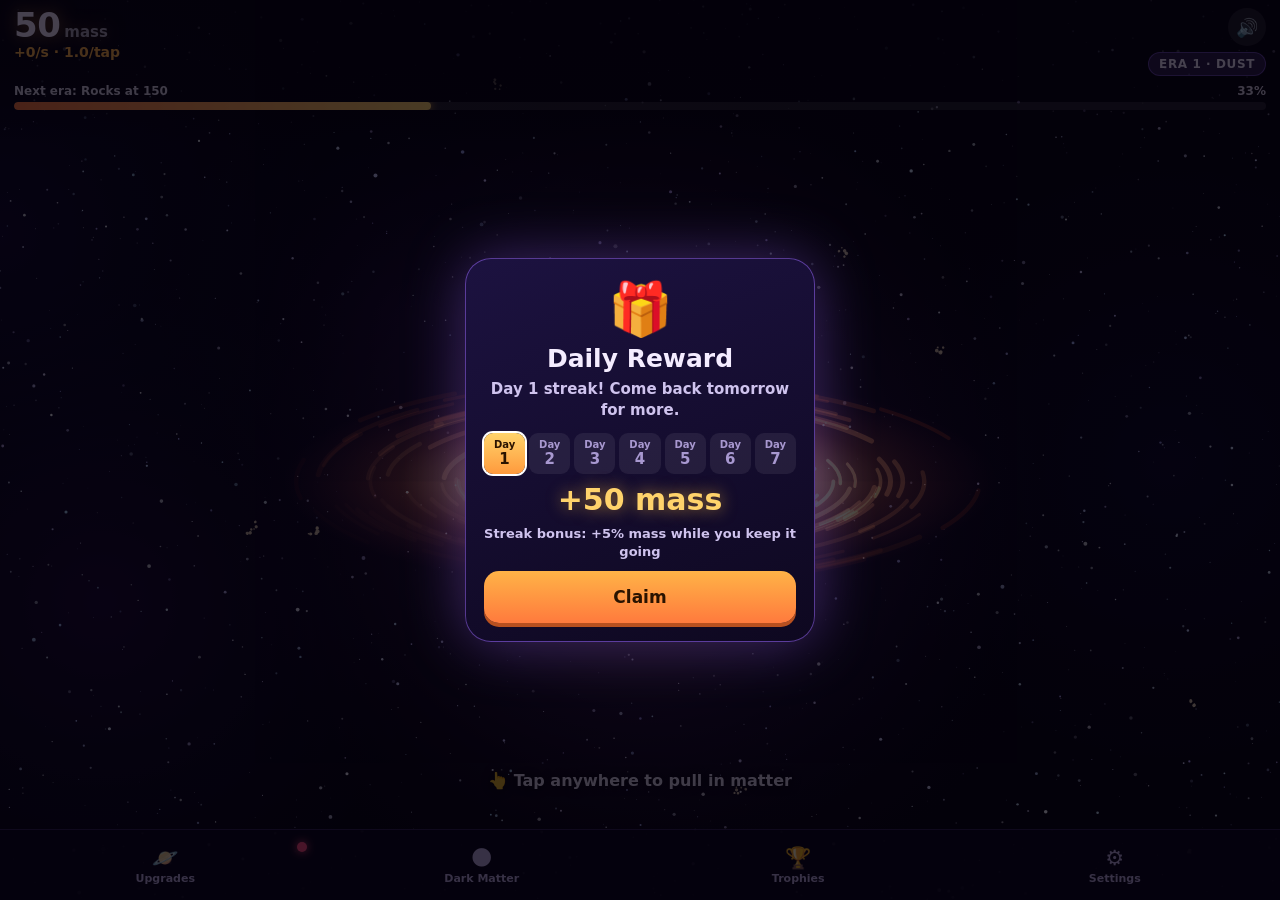
==== blackhole/index.html @ c4976c48 "Add Black Hole incremental game" ====
<!DOCTYPE html>
<html lang="en"><head>
<meta charset="utf-8">
<meta name="viewport" content="width=device-width,initial-scale=1,maximum-scale=1,user-scalable=no,viewport-fit=cover">
<meta name="apple-mobile-web-app-capable" content="yes">
<meta name="mobile-web-app-capable" content="yes">
<meta name="apple-mobile-web-app-status-bar-style" content="black-translucent">
<meta name="apple-mobile-web-app-title" content="Black Hole">
<meta name="theme-color" content="#05030c">
<title>Black Hole</title>
<link rel="icon" href="data:image/svg+xml,%3Csvg xmlns='http://www.w3.org/2000/svg' viewBox='0 0 100 100'%3E%3Crect width='100' height='100' fill='%2305030c'/%3E%3Cellipse cx='50' cy='50' rx='44' ry='14' fill='none' stroke='%23ffa040' stroke-width='6'/%3E%3Ccircle cx='50' cy='50' r='22' fill='%23000' stroke='%23ffe0a0' stroke-width='3'/%3E%3C/svg%3E">
<link rel="apple-touch-icon" id="ati" href="">
<style>
:root{--top:env(safe-area-inset-top,0px);--bot:env(safe-area-inset-bottom,0px);--acc:#ffb347;--pur:#9d6bff}
*{box-sizing:border-box;-webkit-tap-highlight-color:transparent;-webkit-user-select:none;user-select:none;-webkit-touch-callout:none}
html,body{margin:0;padding:0;width:100%;height:100%;overflow:hidden;overscroll-behavior:none;position:fixed;inset:0;background:#05030c}
body{font-family:-apple-system,"SF Pro Display",system-ui,"Segoe UI",sans-serif;color:#f4ecff;touch-action:none}
button{font-family:inherit;color:inherit;border:0;cursor:pointer;touch-action:manipulation;background:none}
#c{position:fixed;inset:0;width:100%;height:100%;display:block;touch-action:none}
#hud{position:fixed;left:0;right:0;top:0;padding:calc(var(--top) + 8px) 14px 6px;pointer-events:none;z-index:3;background:linear-gradient(rgba(5,3,12,.85),rgba(5,3,12,.55) 70%,rgba(5,3,12,0))}
.r1{display:flex;justify-content:space-between;align-items:flex-start}
#mass{font-size:34px;font-weight:800;letter-spacing:-.5px;line-height:1.05;text-shadow:0 0 18px rgba(255,170,80,.55);font-variant-numeric:tabular-nums}
#mass small{font-size:15px;font-weight:700;opacity:.7;margin-left:4px;letter-spacing:0}
#mps{font-size:14px;font-weight:700;color:var(--acc)}
.rt{display:flex;flex-direction:column;align-items:flex-end;gap:6px}
#mute{pointer-events:auto;width:38px;height:38px;border-radius:50%;background:rgba(255,255,255,.1);font-size:18px}
#era{font-size:12px;font-weight:800;letter-spacing:.6px;text-transform:uppercase;background:rgba(157,107,255,.25);border:1px solid rgba(157,107,255,.5);padding:4px 10px;border-radius:999px;white-space:nowrap}
#goal{margin-top:8px}
.gl{display:flex;justify-content:space-between;font-size:12px;font-weight:700;opacity:.9;margin-bottom:4px}
.bar{height:8px;border-radius:5px;background:rgba(255,255,255,.12);overflow:hidden}
.bar i{display:block;height:100%;width:0;border-radius:5px;background:linear-gradient(90deg,#ff7a3d,#ffd36b);box-shadow:0 0 10px #ffb347;transition:width .15s}
#combo{display:flex;align-items:center;gap:8px;margin-top:7px;opacity:0;transition:opacity .2s}
#combo .bar{flex:1;height:6px}
#combo .bar i{background:linear-gradient(90deg,#6bd2ff,#c18bff,#ff6bd6);box-shadow:0 0 10px #c18bff}
#comboTxt{font-size:13px;font-weight:900;color:#d7b8ff;min-width:92px;text-align:right}
#buffs{display:flex;gap:6px;flex-wrap:wrap;margin-top:6px}
.buff{font-size:12px;font-weight:900;padding:3px 9px;border-radius:999px;background:linear-gradient(90deg,#ffcf3d,#ff8a3d);color:#2a1300;box-shadow:0 0 12px rgba(255,190,60,.7)}
.buff.b2{background:linear-gradient(90deg,#ff5f9e,#a46bff);color:#fff}
#hint{position:fixed;left:0;right:0;text-align:center;font-size:16px;font-weight:800;pointer-events:none;z-index:2;opacity:.9;animation:pulse 1.4s ease-in-out infinite;text-shadow:0 0 10px #000}
@keyframes pulse{50%{opacity:.45;transform:scale(.97)}}
#toasts{position:fixed;left:0;right:0;top:calc(var(--top) + 152px);display:flex;flex-direction:column;align-items:center;gap:6px;pointer-events:none;z-index:15}
.toast{background:rgba(30,18,60,.95);border:1px solid rgba(255,211,107,.6);box-shadow:0 0 20px rgba(255,180,70,.35);padding:7px 14px;border-radius:14px;font-size:13px;font-weight:800;animation:tin .35s cubic-bezier(.2,1.5,.4,1),tout .4s 2.6s forwards;max-width:92%;text-align:center}
.toast small{display:block;font-size:12px;font-weight:700;color:#ffd36b}
@keyframes tin{from{transform:translateY(-20px) scale(.8);opacity:0}}
@keyframes tout{to{transform:translateY(-10px);opacity:0}}
#tabs{position:fixed;left:0;right:0;bottom:0;display:grid;grid-template-columns:repeat(4,1fr);gap:6px;padding:8px 10px calc(var(--bot) + 8px);background:rgba(10,6,24,.94);border-top:1px solid rgba(157,107,255,.25);z-index:6}
.tb{position:relative;height:54px;border-radius:14px;display:flex;flex-direction:column;align-items:center;justify-content:center;font-size:11px;font-weight:800;color:#bfb0e0;gap:2px}
.tb i{font-style:normal;font-size:21px}
.tb.on{background:rgba(157,107,255,.25);color:#fff;box-shadow:inset 0 0 0 1px rgba(157,107,255,.6)}
.dot{position:absolute;top:4px;right:14px;width:10px;height:10px;border-radius:50%;background:#ff4d7a;box-shadow:0 0 8px #ff4d7a;display:none}
#panel{position:fixed;left:0;right:0;bottom:0;height:58%;z-index:5;background:rgba(14,9,32,.97);border-radius:24px 24px 0 0;border-top:1px solid rgba(157,107,255,.35);box-shadow:0 -10px 40px rgba(0,0,0,.6);display:flex;flex-direction:column;transform:translateY(110%);transition:transform .28s cubic-bezier(.2,1,.3,1)}
#panel.open{transform:none}
.ph{display:flex;align-items:center;justify-content:space-between;padding:14px 14px 6px 18px}
.ph b{font-size:22px;font-weight:900}
.x{width:38px;height:38px;border-radius:50%;background:rgba(255,255,255,.08);font-size:16px;font-weight:900}
.pb{flex:1;overflow-y:auto;-webkit-overflow-scrolling:touch;touch-action:pan-y;overscroll-behavior:contain;padding:4px 12px 16px}
.seg{display:flex;background:rgba(255,255,255,.07);border-radius:12px;padding:3px;gap:3px}
.seg button{flex:1;height:32px;border-radius:9px;font-weight:800;font-size:13px;color:#bfb0e0;min-width:48px}
.seg button.on{background:var(--pur);color:#fff}
.sh{display:flex;align-items:center;justify-content:space-between;margin:6px 2px 10px;gap:10px}
.sh span{font-size:13px;font-weight:800;color:#a898d0;text-transform:uppercase;letter-spacing:.6px}
.it{display:flex;align-items:center;gap:10px;background:rgba(255,255,255,.05);border:1px solid rgba(255,255,255,.06);border-radius:16px;padding:10px;margin-bottom:8px}
.it.lock{opacity:.45}
.ic{width:44px;height:44px;border-radius:12px;background:rgba(157,107,255,.18);display:flex;align-items:center;justify-content:center;font-size:24px;flex:none;position:relative}
.ic em{position:absolute;bottom:-5px;right:-5px;font-style:normal;font-size:10px;font-weight:900;background:#ffd36b;color:#2a1300;border-radius:7px;padding:1px 4px}
.tx{flex:1;min-width:0}
.tx b{display:block;font-size:15px;font-weight:800;white-space:nowrap;overflow:hidden;text-overflow:ellipsis}
.tx small{display:block;font-size:12px;color:#b5a8d8;font-weight:600;margin-top:1px}
.tx .ms{height:4px;border-radius:2px;background:rgba(255,255,255,.1);margin-top:5px;overflow:hidden}
.tx .ms i{display:block;height:100%;background:#ffd36b}
.bb{min-width:84px;height:46px;border-radius:13px;background:linear-gradient(#ffb347,#ff7a3d);color:#2a1300;font-weight:900;font-size:14px;line-height:1.1;padding:0 8px;flex:none;box-shadow:0 3px 0 #b8501f}
.bb small{display:block;font-size:10px;font-weight:800;opacity:.75}
.bb:active{transform:translateY(2px);box-shadow:0 1px 0 #b8501f}
.bb:disabled{background:rgba(255,255,255,.1);color:#8f84ad;box-shadow:none}
.bb.dm{background:linear-gradient(#b48cff,#7a4fe0);color:#fff;box-shadow:0 3px 0 #4b2bb3}
.bb.qf{background:linear-gradient(#6be4ff,#3a8fe0);color:#04203a;box-shadow:0 3px 0 #1d5aa0}
.card{background:linear-gradient(135deg,rgba(157,107,255,.22),rgba(255,122,61,.15));border:1px solid rgba(157,107,255,.4);border-radius:18px;padding:14px;margin-bottom:12px}
.card h3{margin:0 0 4px;font-size:18px;font-weight:900}
.card p{margin:0 0 8px;font-size:13px;color:#cfc3ee;font-weight:600;line-height:1.4}
.big{width:100%;height:50px;border-radius:14px;background:linear-gradient(#b48cff,#6a3fd6);color:#fff;font-weight:900;font-size:17px;box-shadow:0 4px 0 #3f2296;margin-top:8px}
.big:disabled{background:rgba(255,255,255,.1);color:#8f84ad;box-shadow:none}
.big.qf{background:linear-gradient(#6be4ff,#3a8fe0);color:#04203a;box-shadow:0 4px 0 #1d5aa0}
.dmc{font-size:15px;font-weight:900;color:#d7b8ff}
.row3{display:grid;grid-template-columns:repeat(3,1fr);gap:8px;margin-bottom:6px}
.sk{background:rgba(255,255,255,.05);border:1px solid rgba(255,255,255,.08);border-radius:14px;padding:8px 6px;text-align:center;display:flex;flex-direction:column;align-items:center;gap:3px}
.sk.lock{opacity:.35}
.sk .si{font-size:24px}
.sk b{font-size:12px;font-weight:800;line-height:1.15}
.sk small{font-size:10.5px;color:#b5a8d8;font-weight:600;line-height:1.25;min-height:27px}
.sk .bb{min-width:0;width:100%;height:36px;font-size:13px}
.tier{font-size:11px;font-weight:800;color:#a898d0;text-transform:uppercase;letter-spacing:.6px;margin:10px 2px 6px;text-align:center}
.conn{height:10px;width:2px;background:rgba(157,107,255,.5);margin:0 auto}
.ach{display:grid;grid-template-columns:repeat(2,1fr);gap:8px}
.ac{background:rgba(255,255,255,.04);border-radius:14px;padding:10px;display:flex;gap:8px;align-items:center;border:1px solid rgba(255,255,255,.06)}
.ac.got{background:rgba(255,211,107,.12);border-color:rgba(255,211,107,.45)}
.ac i{font-style:normal;font-size:22px;filter:grayscale(1);opacity:.5}
.ac.got i{filter:none;opacity:1}
.ac b{display:block;font-size:12.5px;font-weight:800}
.ac small{display:block;font-size:11px;color:#b5a8d8;font-weight:600}
.srow{display:flex;justify-content:space-between;align-items:center;background:rgba(255,255,255,.05);border-radius:14px;padding:12px 14px;margin-bottom:8px;font-weight:800}
.tg{width:56px;height:32px;border-radius:16px;background:rgba(255,255,255,.15);position:relative}
.tg::after{content:'';position:absolute;top:3px;left:3px;width:26px;height:26px;border-radius:50%;background:#fff;transition:left .2s}
.tg.on{background:#7a4fe0}.tg.on::after{left:27px}
.stats{font-size:13px;line-height:1.85;color:#cfc3ee;font-weight:600;padding:4px 4px 10px}
.stats b{color:#fff}
.danger{width:100%;height:48px;border-radius:14px;background:rgba(255,77,122,.15);color:#ff6b8f;font-weight:900;font-size:15px;border:1px solid rgba(255,77,122,.4)}
.mod{position:fixed;inset:0;z-index:20;display:none;align-items:center;justify-content:center;background:rgba(3,1,10,.72);padding:22px}
.mod.open{display:flex}
.mbox{background:linear-gradient(160deg,#1c1240,#0e0820);border:1px solid rgba(157,107,255,.5);box-shadow:0 0 60px rgba(157,107,255,.35);border-radius:26px;padding:22px 18px 18px;width:100%;max-width:350px;text-align:center;animation:pop .4s cubic-bezier(.2,1.5,.4,1)}
@keyframes pop{from{transform:scale(.6);opacity:0}}
.mbox .em{font-size:52px;line-height:1.1}
.mbox h2{margin:6px 0;font-size:25px;font-weight:900}
.mbox p{margin:6px 0;font-size:15px;color:#cfc3ee;font-weight:600;line-height:1.4}
.mbox .amt{font-size:30px;font-weight:900;color:#ffd36b;text-shadow:0 0 16px rgba(255,190,60,.6);margin:8px 0}
.mb{display:block;width:100%;min-height:52px;border-radius:15px;background:linear-gradient(#ffb347,#ff7a3d);color:#2a1300;font-weight:900;font-size:17px;margin-top:10px;box-shadow:0 4px 0 #b8501f;padding:6px 10px}
.mb small{display:block;font-size:12px;font-weight:700;opacity:.8}
.mb.alt{background:rgba(255,255,255,.1);color:#fff;box-shadow:none}
.mb.pur{background:linear-gradient(#b48cff,#6a3fd6);color:#fff;box-shadow:0 4px 0 #3f2296}
.mb.red{background:linear-gradient(#ff6b8f,#d63a62);color:#fff;box-shadow:0 4px 0 #8f1f3c}
.mb.blu{background:linear-gradient(#6be4ff,#3a8fe0);color:#04203a;box-shadow:0 4px 0 #1d5aa0}
.days{display:grid;grid-template-columns:repeat(7,1fr);gap:4px;margin:12px 0 4px}
.days div{border-radius:9px;background:rgba(255,255,255,.07);padding:6px 0;font-size:10px;font-weight:800;color:#a898d0}
.days div.d{background:linear-gradient(#ffd36b,#ff9a3d);color:#2a1300}
.days div.t{box-shadow:0 0 0 2px #fff}
.days b{display:block;font-size:15px}
</style>
</head>
<body>
<canvas id="c"></canvas>
<div id="hud">
  <div class="r1">
    <div><div id="mass">0</div><div id="mps">0 mass/s</div></div>
    <div class="rt"><button id="mute">🔊</button><div id="era">Era 1 · Dust</div></div>
  </div>
  <div id="goal"><div class="gl"><span id="goalTxt">Next era</span><span id="goalPct">0%</span></div><div class="bar"><i id="goalBar"></i></div></div>
  <div id="combo"><div class="bar"><i id="comboBar"></i></div><span id="comboTxt">COMBO ×1.0</span></div>
  <div id="buffs"></div>
</div>
<div id="hint">👆 Tap anywhere to pull in matter</div>
<div id="toasts"></div>
<div id="panel"><div class="ph"><b id="ptitle">Upgrades</b><button class="x" id="pclose">✕</button></div><div class="pb" id="pbody"></div></div>
<nav id="tabs">
  <button class="tb" data-t="up"><i>🪐</i>Upgrades<span class="dot" id="d_up"></span></button>
  <button class="tb" data-t="dm"><i>🌑</i>Dark Matter<span class="dot" id="d_dm"></span></button>
  <button class="tb" data-t="ach"><i>🏆</i>Trophies<span class="dot" id="d_ach"></span></button>
  <button class="tb" data-t="set"><i>⚙️</i>Settings<span class="dot" id="d_set"></span></button>
</nav>
<div class="mod" id="modal"><div class="mbox" id="mbox"></div></div>
<script>
(function(){
'use strict';
var KEY='blackhole_v1';
var SUF=['','K','M','B','T','Qa','Qi','Sx','Sp','Oc','No','Dc'];
// ---------- data ----------
var ERAS=[
 {n:'Dust',at:0,hue:230,d:'Specks of cosmic dust'},
 {n:'Rocks',at:150,hue:25,d:'Space rocks tumble in'},
 {n:'Asteroids',at:4e3,hue:35,d:'Cratered asteroids incoming'},
 {n:'Moons',at:9e4,hue:210,d:'Whole moons, swallowed whole'},
 {n:'Planets',at:2.5e6,hue:190,d:'Worlds spiral to their doom'},
 {n:'Stars',at:8e7,hue:45,d:'Stars are now on the menu'},
 {n:'Solar Systems',at:3e9,hue:30,d:'Entire solar systems'},
 {n:'Nebulae',at:1.2e11,hue:300,d:'Stellar nurseries, devoured'},
 {n:'Galaxies',at:5e12,hue:260,d:'Billions of stars per bite'},
 {n:'Galaxy Clusters',at:2.5e14,hue:200,d:'Thousands of galaxies at once'},
 {n:'The Universe',at:1.5e16,hue:320,d:'Nothing is left. Only you.'}
];
var GENS=[
 ['Gravity Well','🌀',15,0.3],['Dust Collector','🧹',120,2.5],['Rock Magnet','🧲',1300,18],['Orbital Tether','🛰️',1.4e4,130],
 ['Tidal Ripper','🌊',1.6e5,1000],['Stellar Siphon','☀️',2e6,8000],['Wormhole Pump','🕳️',2.6e7,6.5e4],['Quasar Jet','💫',3.5e8,5.2e5],
 ['Dark Flow','🌑',5e9,4.2e6],['Cosmic String','🧵',8e10,3.4e7],['Entropy Engine','⚙️',1.4e12,2.8e8],['Hawking Furnace','🔥',2.6e13,2.3e9]
];
var GR=1.15, MILE=[25,50,100,150,200,250,300,400,500,600,700,800,900,1000];
var AUTO=[0,1,2,3,5,8,12];
var SK=[
 {r:0,k:'tap',n:'Dark Fingers',i:'👆',max:10,c:function(l){return Math.pow(2,l);},d:function(l){return 'Taps ×'+Math.pow(2,l+1)+(l?' (now ×'+Math.pow(2,l)+')':'');}},
 {r:0,k:'amp',n:'Gravity Amp',i:'🧲',max:30,c:function(l){return Math.ceil(2*Math.pow(1.6,l));},d:function(l){return 'Mass/sec ×1.5 each (now ×'+fmt(Math.pow(1.5,l))+')';}},
 {r:0,k:'mag',n:'Star Magnet',i:'⭐',max:5,c:function(l){return 3*Math.pow(2,l);},d:function(l){return 'Golden stars +25% more often (now +'+(25*l)+'%)';}},
 {r:1,k:'auto',n:'Phantom Taps',i:'👻',max:6,c:function(l){return Math.ceil(5*Math.pow(2.3,l));},d:function(l){return 'Auto-taps '+AUTO[Math.min(6,l+1)]+'/s'+(l?' (now '+AUTO[l]+')':'');}},
 {r:1,k:'combo',n:'Combo Overdrive',i:'⚡',max:5,c:function(l){return Math.ceil(4*Math.pow(2.2,l));},d:function(l){return 'Max combo ×'+comboMaxMult(l+1).toFixed(0)+' (now ×'+comboMaxMult(l).toFixed(0)+')';}},
 {r:1,k:'fren',n:'Frenzy Mastery',i:'🌟',max:5,c:function(l){return 5*Math.pow(2,l);},d:function(l){return 'Frenzies last '+(30+10*(l+1))+'s (now '+(30+10*l)+'s)';}},
 {r:2,k:'head',n:'Head Start',i:'🚀',max:5,c:function(l){return 10*Math.pow(3,l);},d:function(l){return 'Start runs in '+ERAS[l+1].n+(l?' (now '+ERAS[l].n+')':'');}},
 {r:2,k:'time',n:'Time Dilation',i:'⏳',max:4,c:function(l){return Math.ceil(8*Math.pow(2.5,l));},d:function(l){return 'Offline '+(8+4*(l+1))+'h at '+(50+12.5*(l+1))+'%';}},
 {r:2,k:'cheap',n:'Cheap Physics',i:'💸',max:8,c:function(l){return 6*Math.pow(2,l);},d:function(l){return 'Generators '+(5*(l+1))+'% cheaper (now '+(5*l)+'%)';}},
 {r:3,k:'nova',n:'Supernova Insight',i:'💥',max:3,c:function(l){return 20*Math.pow(3,l);},d:function(l){return 'Supernova rewards ×'+(l+2)+', more often';}},
 {r:3,k:'divi',n:'Dark Dividend',i:'🌑',max:10,c:function(l){return Math.ceil(15*Math.pow(2.2,l));},d:function(l){return 'Dark Matter gain +'+(25*(l+1))+'% (now +'+(25*l)+'%)';}},
 {r:3,k:'luck',n:'Event Horizon',i:'🍀',max:5,c:function(l){return Math.ceil(18*Math.pow(2.2,l));},d:function(l){return 'Golden star rewards ×'+(1+0.5*(l+1));}}
];
var QK=[
 {k:'res',n:'Foam Resonance',i:'🔮',max:10,c:function(l){return Math.pow(2,l);},d:function(l){return 'Dark Matter gain ×'+Math.pow(2,l+1);}},
 {k:'echo',n:'Echo Universe',i:'🔁',max:10,c:function(l){return Math.pow(2,l);},d:function(l){return 'Mass/sec ×'+Math.pow(3,l+1);}},
 {k:'seed',n:'Seed Matter',i:'🌱',max:5,c:function(l){return 2*Math.pow(3,l);},d:function(l){return 'Start multiverses with '+fmt(10*Math.pow(4,l))+' DM';}},
 {k:'eter',n:'Eternal Trophies',i:'🏆',max:1,c:function(){return 3;},d:function(){return 'Trophy bonus ×2';}},
 {k:'pat',n:'Infinite Patience',i:'♾️',max:1,c:function(){return 2;},d:function(){return 'Offline cap 24h at 100%';}}
];
var ACH=[];
function A(id,i,n,d,f){ACH.push({id:id,i:i,n:n,d:d,f:f});}
[[1e3,'Snack'],[1e6,'Hungry'],[1e9,'Ravenous'],[1e12,'Insatiable'],[1e15,'Cosmic Appetite'],[1e18,'Devourer'],[1e21,'Omnivore'],[1e25,'All-Consuming']].forEach(function(a,j){A('m'+j,'🍽️',a[1],'Devour '+fmt(a[0])+' total mass',function(){return S.total>=a[0];});});
ERAS.forEach(function(e,j){if(j)A('e'+j,'🌌',e.n+'!','Reach the '+e.n+' era',function(){return S.maxEra>=j;});});
[[100,'Poke'],[1000,'Tapper'],[10000,'Tap God']].forEach(function(a,j){A('t'+j,'👆',a[1],'Tap '+fmt(a[0])+' times',function(){return S.st.taps>=a[0];});});
[[25,'Combo Starter'],[50,'Combo Master'],[150,'Combo Legend']].forEach(function(a,j){A('c'+j,'⚡',a[1],'Reach a '+a[0]+'x tap combo',function(){return S.st.bestCombo>=a[0];});});
[[1,'Shooting Star'],[10,'Stargazer'],[50,'Star Catcher']].forEach(function(a,j){A('g'+j,'⭐',a[1],'Catch '+a[0]+' golden star'+(a[0]>1?'s':''),function(){return S.st.stars>=a[0];});});
[[1,'Kaboom'],[10,'Nova Addict']].forEach(function(a,j){A('n'+j,'💥',a[1],'Trigger '+a[0]+' supernova'+(a[0]>1?'s':''),function(){return S.st.novas>=a[0];});});
[[10,'Machinery'],[50,'Factory'],[150,'Megastructure'],[400,'Dyson Swarm']].forEach(function(a,j){A('o'+j,'🛠️',a[1],'Own '+a[0]+' generators',function(){return totalGens()>=a[0];});});
A('all','🧩','Full Set','Own every generator',function(){return S.gens.every(function(x){return x>0;});});
[[1,'Big Crunch'],[5,'Cyclic Cosmos'],[25,'Eternal Return']].forEach(function(a,j){A('b'+j,'🌑',a[1],'Big Crunch '+a[0]+' time'+(a[0]>1?'s':''),function(){return S.crunches>=a[0];});});
A('mv','🔮','Multiverse','Collapse the multiverse',function(){return S.mvs>=1;});
A('s3','📅','Regular','3-day streak',function(){return S.streak>=3;});
A('s7','🗓️','Devoted','7-day streak',function(){return S.streak>=7;});
A('off','😴','Nap Time','Return after 1h away',function(){return S.st.napped;});

// ---------- utils ----------
function fmt(n){
  if(!isFinite(n))return '∞';if(n<0)return '-'+fmt(-n);
  if(n<1000){if(n<10&&n%1>0.05)return (Math.floor(n*10)/10).toFixed(1);return String(Math.floor(n));}
  var e=Math.floor(Math.log10(n)/3);
  if(e<SUF.length){var v=n/Math.pow(10,3*e);return (v<10?(Math.floor(v*100)/100).toFixed(2):v<100?(Math.floor(v*10)/10).toFixed(1):String(Math.floor(v)))+SUF[e];}
  var x=Math.floor(Math.log10(n)),m=n/Math.pow(10,x);return (Math.floor(m*100)/100).toFixed(2)+'e'+x;
}
function fmtTime(s){s=Math.floor(s);var h=Math.floor(s/3600),m=Math.floor(s%3600/60),x=s%60;return h?h+'h '+m+'m':m?m+'m '+x+'s':x+'s';}
function srand(seed){seed=Math.floor(seed)%2147483646+1;return function(){seed=(seed*16807)%2147483647;return (seed-1)/2147483646;};}
var $=function(id){return document.getElementById(id);};
function today(d){d=d||new Date();return d.getFullYear()+'-'+(d.getMonth()+1)+'-'+d.getDate();}

// ---------- state ----------
function fresh(){return{mass:0,total:0,run:0,gens:GENS.map(function(){return 0;}),tap:0,grip:0,dm:0,dmTotal:0,dmMv:0,qf:0,qfTotal:0,crunches:0,mvs:0,sk:{},qk:{},ach:{},achSeen:0,era:0,maxEra:0,mvMaxEra:0,day:'',streak:0,last:Date.now(),sound:true,vib:true,buy:1,st:{taps:0,stars:0,novas:0,bestCombo:0,time:0,runTime:0,napped:false}};}
var S=fresh();
var combo=0,lastTap=-9,buffs=[],T=0,autoAcc=0,starT=40,novaT=200,achT=0;
var events=[];
function sk(k){return S.sk[k]||0;}
function qk(k){return S.qk[k]||0;}
function achCount(){var n=0;for(var k in S.ach)if(S.ach[k])n++;return n;}
function totalGens(){return S.gens.reduce(function(a,b){return a+b;},0);}
function comboMaxMult(l){return 2+l;}
function comboMax(){return 50*(1+sk('combo'));}
function comboMult(){return 1+combo/comboMax()*(comboMaxMult(sk('combo'))-1);}
function G(){return (1+0.02*achCount()*(qk('eter')?2:1))*(1+0.1*S.dmTotal)*(1+0.05*Math.min(7,S.streak));}
function buffMult(kind){var m=1;buffs.forEach(function(b){if(b.k==='frenzy')m*=7;if(b.k==='shock'&&kind==='gps')m*=5;if(b.k==='tapf'&&kind==='tap')m*=10;});return m;}
function mileMult(l){var m=1;for(var i=0;i<MILE.length;i++)if(l>=MILE[i])m*=2;return m;}
function nextMile(l){for(var i=0;i<MILE.length;i++)if(l<MILE[i])return MILE[i];return 0;}
function genProd(i){return GENS[i][3]*S.gens[i]*mileMult(S.gens[i]);}
function gpsBase(){var s=0;for(var i=0;i<GENS.length;i++)s+=genProd(i);return s*Math.pow(1.5,sk('amp'))*Math.pow(3,qk('echo'))*G();}
function gps(){return gpsBase()*buffMult('gps');}
function tapBase(){return (1+S.tap)*Math.pow(2,Math.floor(S.tap/25))*Math.pow(2,sk('tap'))*G()+gpsBase()*0.01*S.grip;}
function tapVal(withCombo){return tapBase()*(withCombo?comboMult():1)*buffMult('tap');}
function disc(){return 1-0.05*sk('cheap');}
function genCost(i,lv){return GENS[i][2]*Math.pow(GR,lv)*disc();}
function tapCost(l){return 20*Math.pow(1.55,l);}
function gripCost(l){return 2000*Math.pow(4,l);}
var GRIPMAX=30;
function bulk(c0,r,mode,cap){
  if(mode==='max'){var n=Math.floor(Math.log(1+S.mass*(r-1)/c0)/Math.log(r));n=Math.max(0,Math.min(n,cap));if(n<1)return{n:1,cost:c0,ok:false};return{n:n,cost:c0*(Math.pow(r,n)-1)/(r-1),ok:true};}
  var k=Math.min(mode,cap);if(k<1)k=1;var c=c0*(Math.pow(r,k)-1)/(r-1);return{n:k,cost:c,ok:S.mass>=c};
}
var CR=1.3e9;
function dmMult(){return (1+0.25*sk('divi'))*Math.pow(2,qk('res'));}
var DMK=3.5;
function dmBase(){return Math.floor(DMK*Math.cbrt(S.run/CR)+1e-9);}
function dmAt(b){return CR*Math.pow(b/DMK,3);}
function dmGain(){return Math.floor(dmBase()*dmMult());}
function canMv(){return S.mvMaxEra>=10;}
function qfGain(){return Math.max(canMv()?1:0,Math.floor(Math.sqrt(S.dmMv/1000)));}
function offlineCap(){return qk('pat')?24*3600:(8+4*sk('time'))*3600;}
function offlineEff(){return qk('pat')?1:0.5+0.125*sk('time');}
function addMass(v){S.mass+=v;S.total+=v;S.run+=v;}
function eraOf(m){var e=0;for(var i=0;i<ERAS.length;i++)if(m>=ERAS[i].at)e=i;return e;}
function eraProg(){var e=S.era;if(e>=ERAS.length-1)return 1;var a=Math.max(1,ERAS[e].at),b=ERAS[e+1].at;var p=(Math.log(Math.max(1,S.run))-Math.log(a))/(Math.log(b)-Math.log(a));if(e===0)p=S.run/b;return Math.max(0,Math.min(1,p));}

// ---------- actions ----------
function doTap(x,y,auto,bonus){
  var v=tapVal(!auto)*(bonus||1);addMass(v);
  if(!auto){combo=Math.min(comboMax(),combo+1);lastTap=T;S.st.taps++;if(combo>S.st.bestCombo)S.st.bestCombo=Math.floor(combo);}
  if(x!==undefined){fx.tap(x,y,v,auto,bonus);}
  return v;
}
function buyGen(i){
  var c0=genCost(i,S.gens[i]),b=bulk(c0,GR,S.buy,100000);if(!b.ok||S.mass<b.cost){sErr();return false;}
  S.mass-=b.cost;var before=S.gens[i];S.gens[i]+=b.n;sBuy();buzz(8);
  if(nextMile(before)&&S.gens[i]>=nextMile(before)){toast('✨ '+GENS[i][0]+' milestone!','Production ×2');sAch();}
  return true;
}
function buyTap(){var b=bulk(tapCost(S.tap),1.55,S.buy,100000);if(!b.ok||S.mass<b.cost){sErr();return false;}S.mass-=b.cost;S.tap+=b.n;sBuy();buzz(8);return true;}
function buyGrip(){if(S.grip>=GRIPMAX)return false;var c=gripCost(S.grip);if(S.mass<c){sErr();return false;}S.mass-=c;S.grip++;sBuy();buzz(8);return true;}
function buySk(k){var s=SK.filter(function(x){return x.k===k;})[0],l=sk(k);if(!s||l>=s.max||!rowOpen(s.r))return false;var c=s.c(l);if(S.dm<c){sErr();return false;}S.dm-=c;S.sk[k]=l+1;sAch();buzz(15);return true;}
function rowOpen(r){if(r===0)return true;return SK.some(function(s){return s.r===r-1&&sk(s.k)>0;});}
function buyQk(k){var s=QK.filter(function(x){return x.k===k;})[0],l=qk(k);if(!s||l>=s.max)return false;var c=s.c(l);if(S.qf<c){sErr();return false;}S.qf-=c;S.qk[k]=l+1;sAch();buzz(15);return true;}
function resetRun(){
  S.mass=0;S.run=0;S.gens=GENS.map(function(){return 0;});S.tap=0;S.grip=0;buffs=[];combo=0;S.st.runTime=0;
  var h=Math.min(sk('head'),ERAS.length-1);S.era=h;if(h>0){S.run=ERAS[h].at;S.mass=ERAS[h].at*0.2;}
  events=[];fx.clear();
}
function bigCrunch(){
  var g=dmGain();if(g<1)return 0;
  S.dm+=g;S.dmTotal+=g;S.dmMv+=g;S.crunches++;resetRun();
  fx.crunch('BIG CRUNCH','+'+fmt(g)+' Dark Matter');sCrunch();buzz([40,60,80]);save();return g;
}
function multiverse(){
  if(!canMv())return 0;var g=qfGain();
  S.qf+=g;S.qfTotal+=g;S.mvs++;S.dm=qk('seed')?10*Math.pow(4,qk('seed')-1):0;S.dmTotal=S.dm;S.dmMv=0;S.sk={};S.mvMaxEra=0;
  resetRun();fx.crunch('MULTIVERSE','+'+g+' Quantum Foam');sCrunch();buzz([60,80,120]);save();return g;
}
function setEra(e){
  if(e<=S.era)return;S.era=e;if(e>S.maxEra)S.maxEra=e;if(e>S.mvMaxEra)S.mvMaxEra=e;
  fx.eraUp(e);sEra();buzz([30,50,60]);
}
function spawnStar(){events.push({k:'star',x:-30,y:0,vx:0,vy:0,life:9,init:false});}
function spawnNova(){events.push({k:'nova',x:0,y:0,life:16,init:false});}
function catchEvent(e){
  events.splice(events.indexOf(e),1);
  if(e.k==='star'){
    S.st.stars++;var r=Math.random(),lm=1+0.5*sk('luck');
    if(r<0.5){var v=Math.max(gps()*120,tapVal(false)*60,50)*lm;addMass(v);fx.big(e.x,e.y,'LUCKY! +'+fmt(v),'#ffd36b');}
    else if(r<0.85){addBuff('frenzy',30+10*sk('fren'));fx.big(e.x,e.y,'FRENZY ×7!','#ffd36b');}
    else{addBuff('tapf',15+5*sk('fren'));fx.big(e.x,e.y,'TAP STORM ×10!','#ff8bd6');}
    sStar();buzz([15,30,15]);fx.shake(10);
  }else{S.st.novas++;sStar();novaModal();}
}
function addBuff(k,t){var b=buffs.filter(function(x){return x.k===k;})[0];if(b){b.t=Math.max(b.t,t);b.max=b.t;}else buffs.push({k:k,t:t,max:t});}
function novaModal(){
  var m=1+sk('nova'),g=gps(),safe=Math.max(g*360,tapVal(false)*150,100)*m;
  queueModal(function(){showModal('<div class="em">💥</div><h2>Supernova!</h2><p>A star is collapsing next to you. How do you feed?</p>'+
   '<button class="mb" id="o1">Harvest the core<small>+'+fmt(safe)+' mass now</small></button>'+
   '<button class="mb pur" id="o2">Ride the shockwave<small>Mass/sec ×5 for '+(60*m)+'s</small></button>'+
   '<button class="mb blu" id="o3">Gamble the remnant<small>50%: +'+fmt(safe*4)+' · 50%: +'+fmt(safe*0.25)+'</small></button>',
   {o1:function(){addMass(safe);fx.big(W/2,cy,'+'+fmt(safe),'#ffd36b');fx.shake(12);sCoin();},
    o2:function(){addBuff('shock',60*m);fx.big(W/2,cy,'SHOCKWAVE ×5!','#c18bff');sCoin();},
    o3:function(){var w=Math.random()<0.5,v=w?safe*4:safe*0.25;addMass(v);fx.big(W/2,cy,(w?'JACKPOT! +':'Fizzle… +')+fmt(v),w?'#ffd36b':'#aaa');fx.shake(w?18:4);if(w)sCoin();else sErr();}});});
}
function tick(dt){
  T+=dt;S.st.time+=dt;S.st.runTime+=dt;
  addMass(gps()*dt);
  if(T-lastTap>0.6)combo=Math.max(0,combo-(6+combo*0.7)*dt);
  var ar=AUTO[Math.min(6,sk('auto'))];if(ar){autoAcc+=ar*dt;var n=0;while(autoAcc>=1&&n<30){autoAcc--;n++;doTap(undefined,undefined,true);fx.autoTap();}}
  for(var i=buffs.length-1;i>=0;i--){buffs[i].t-=dt;if(buffs[i].t<=0)buffs.splice(i,1);}
  starT-=dt*(1+0.25*sk('mag'));if(starT<=0){starT=55+Math.random()*60;if(!events.some(function(e){return e.k==='star';}))spawnStar();}
  if(S.era>=2){novaT-=dt*(1+0.3*sk('nova'));if(novaT<=0){novaT=240+Math.random()*180;if(!events.some(function(e){return e.k==='nova';}))spawnNova();}}
  var e=eraOf(S.run);if(e>S.era)setEra(e);
  achT-=dt;if(achT<=0){achT=0.5;checkAch();if(!S.crunchNote&&dmGain()>=1){S.crunchNote=1;toast('🌑 Big Crunch unlocked!','Open the Dark Matter tab to prestige');sAch();}}
}
function checkAch(){ACH.forEach(function(a){if(!S.ach[a.id]&&a.f()){S.ach[a.id]=1;toast('🏆 '+a.n,a.d+' · +2% mass forever');sAch();}});}
// ---------- rendering ----------
var cv=$('c'),ctx=cv.getContext('2d'),W=390,H=700,DPR=1,cx=195,cy=300,cyT=300,baseR=40;
var bg=document.createElement('canvas');
var disk=[],objs=[],parts=[],streaks=[],texts=[],rings=[];
var cam=1,camT=0,flash=0,shakeA=0,banner=null,pulse=0,quality=1,frameAvg=16,lowT=0;
var CAP={objs:22,parts:220,streaks:120,disk:170};
function initDisk(){disk=[];var n=Math.floor(CAP.disk*quality);for(var i=0;i<n;i++)disk.push({f:1.3+Math.pow(Math.random(),1.6)*1.9,a:Math.random()*6.283,s:0.6+Math.random()*1.6,t:Math.random()});}
function renderBg(){
  bg.width=Math.round(W*DPR);bg.height=Math.round(H*DPR);var g=bg.getContext('2d');g.setTransform(DPR,0,0,DPR,0,0);
  g.fillStyle='#05030c';g.fillRect(0,0,W,H);
  var hue=ERAS[S.era].hue,r=srand(77+S.era*13);
  for(var i=0;i<5;i++){var x=r()*W,y=r()*H,rad=120+r()*220,gr=g.createRadialGradient(x,y,0,x,y,rad);gr.addColorStop(0,'hsla('+(hue+(r()-.5)*80)+',70%,45%,'+(0.10+r()*0.08)+')');gr.addColorStop(1,'hsla('+hue+',70%,30%,0)');g.fillStyle=gr;g.fillRect(0,0,W,H);}
  for(i=0;i<Math.floor(W*H/700);i++){var s=r()*r()*1.8+0.3;g.fillStyle='hsla('+(200+r()*60)+',80%,'+(80+r()*20)+'%,'+(0.3+r()*0.7)+')';g.beginPath();g.arc(r()*W,r()*H,s,0,7);g.fill();}
}
function layout(){
  var hud=$('hud').getBoundingClientRect(),tabs=$('tabs').getBoundingClientRect(),pn=$('panel'),open=pn.classList.contains('open');
  var top=hud.bottom-10,bot=open?H-pn.offsetHeight:tabs.top;
  cyT=(top+bot)/2;baseR=Math.max(26,Math.min(W*0.15,(bot-top)*0.17));
  $('hint').style.top=(bot-(open?34:58))+'px';
}
function resize(){
  W=window.innerWidth;H=window.innerHeight;DPR=Math.min(2.5,window.devicePixelRatio||1);
  cv.width=Math.round(W*DPR);cv.height=Math.round(H*DPR);cx=W/2;renderBg();layout();if(!disk.length)initDisk();cy=cyT;
}
function holeR(){return baseR*(0.75+0.5*eraProg())*(1+pulse*0.08);}
function spawnObj(e,offscreen){
  var d=Math.hypot(W,H)/2+40;var o={e:e,r:offscreen===false?baseR*3+Math.random()*d*0.6:d,a:Math.random()*6.283,sz:0,rot:Math.random()*6.28,rv:(Math.random()-.5)*2,seed:Math.floor(Math.random()*1e6),yank:0,sp:0.7+Math.random()*0.6};
  o.sz=(e===0?7:e<=2?9:e<=4?11:e<=7?14:17)*(0.7+Math.random()*0.6);objs.push(o);return o;
}
var fx={
  tap:function(x,y,v,auto){
    var hit=null,i;if(!auto){for(i=0;i<objs.length;i++){var o=objs[i],p=objPos(o);if(Math.hypot(p.x-x,p.y-y)<o.sz*1.6+16&&!o.yank){hit=o;break;}}}
    var n=auto?2:Math.round(5*quality)+2;
    for(var k=0;k<n&&streaks.length<CAP.streaks*quality;k++){var dx=x-cx,dy=(y-cy)/0.6;streaks.push({r:Math.hypot(dx,dy)+(Math.random()-.5)*30,a:Math.atan2(dy,dx)+(Math.random()-.5)*0.4,v:0,h:20+Math.random()*30,l:0});}
    if(!auto){texts.push({x:x+(Math.random()-.5)*20,y:y-20,t:'+'+fmt(v),life:0.9,c:combo>20?'#e0c4ff':'#fff',sz:combo>40?24:20});pulse=Math.min(1,pulse+0.25);sTap();buzz(4);
      if(hit){hit.yank=1;var bv=tapVal(true)*2;addMass(bv);texts.push({x:x,y:y-44,t:'YANK +'+fmt(bv),life:1,c:'#ffd36b',sz:18});}}
  },
  autoTap:function(){if(Math.random()<0.5){var a=Math.random()*6.28,d=baseR*4;fx.tap(cx+Math.cos(a)*d,cy+Math.sin(a)*d*0.6,0,true);}},
  big:function(x,y,t,c){texts.push({x:x,y:y,t:t,life:2,c:c,sz:28,big:1});rings.push({x:x,y:y,r:10,life:0.6,c:c});burst(x,y,c,30,420);},
  shake:function(a){shakeA=Math.max(shakeA,a);},
  eraUp:function(e){cam=1.25/0.75;camT=1;flash=0.9;banner={t:0,e:e};renderBg();shakeA=16;rings.push({x:cx,y:cy,r:baseR,life:1,c:'#fff'});objs.forEach(function(o){o.r*=0.6;});},
  crunch:function(t,s){flash=1;shakeA=24;banner={t:0,title:t,sub:s};camT=1;cam=0.4;renderBg();},
  clear:function(){objs=[];streaks=[];}
};
function burst(x,y,c,n,sp){for(var i=0;i<n&&parts.length<CAP.parts*quality;i++){var a=Math.random()*6.283,v=sp*(0.3+Math.random()*0.7);parts.push({x:x,y:y,vx:Math.cos(a)*v,vy:Math.sin(a)*v,life:0.5+Math.random()*0.6,c:c,s:1.5+Math.random()*2.5});}}
function objPos(o){return{x:cx+Math.cos(o.a)*o.r,y:cy+Math.sin(o.a)*o.r*0.62};}
var spawnAcc=0,thumpT=0;
function update(dt){
  cy+=(cyT-cy)*Math.min(1,dt*6);
  pulse*=Math.pow(0.02,dt);
  if(camT>0)camT=Math.max(0,camT-dt/1.4);
  var hr=holeR(),i;
  for(i=0;i<disk.length;i++){var d=disk[i];d.a+=dt*1.9*d.s/Math.pow(d.f,1.5);}
  var rate=0.8+Math.min(3,Math.log10(1+gps())*0.5);spawnAcc+=dt*rate;
  while(spawnAcc>=1){spawnAcc--;if(objs.length<CAP.objs*quality){var e=S.era;if(e>0&&Math.random()<0.25)e=e-1;spawnObj(e);}}
  for(i=objs.length-1;i>=0;i--){var o=objs[i];var sp=(18+9000/(o.r+30))*o.sp*(o.yank?7:1);o.r-=sp*dt;o.a+=dt*(o.yank?3:1)*Math.min(4,70/Math.pow(Math.max(o.r,10),0.85))*o.sp;o.rot+=o.rv*dt;
    if(o.r<hr*1.02){var p=objPos(o);objs.splice(i,1);burst(p.x,p.y,eraColor(o.e),Math.round(8*quality),160);pulse=Math.min(1,pulse+0.15);
      if(T-thumpT>0.12){thumpT=T;sThump();}
      if(Math.random()<0.35||o.yank){var v=Math.max(1,gps()/Math.max(0.5,rate));texts.push({x:p.x,y:p.y-14,t:'+'+fmt(v),life:0.8,c:'#ffd9a0',sz:14});}}}
  for(i=streaks.length-1;i>=0;i--){var s=streaks[i];s.v+=(900+6e5/(s.r*s.r+400))*dt;s.r-=s.v*dt;s.a+=dt*Math.min(9,260/Math.max(s.r,20));s.l+=dt;if(s.r<hr||s.l>3)streaks.splice(i,1);}
  for(i=parts.length-1;i>=0;i--){var P=parts[i];P.life-=dt;if(P.life<=0){parts.splice(i,1);continue;}var dx=cx-P.x,dy=cy-P.y,dd=Math.max(30,Math.hypot(dx,dy));P.vx+=dx/dd*600*dt;P.vy+=dy/dd*600*dt;P.vx*=Math.pow(0.4,dt);P.vy*=Math.pow(0.4,dt);P.x+=P.vx*dt;P.y+=P.vy*dt;}
  for(i=texts.length-1;i>=0;i--){var X=texts[i];X.life-=dt;X.y-=(X.big?30:60)*dt;if(X.life<=0)texts.splice(i,1);}
  for(i=rings.length-1;i>=0;i--){var R=rings[i];R.life-=dt;R.r+=(R.c==='#fff'?700:300)*dt;if(R.life<=0)rings.splice(i,1);}
  for(i=events.length-1;i>=0;i--){var ev=events[i];
    if(!ev.init){ev.init=true;if(ev.k==='star'){var lr=Math.random()<0.5;ev.x=lr?-30:W+30;ev.y=H*0.25+Math.random()*H*0.35;ev.vx=(lr?1:-1)*(W+60)/7.5;ev.vy=(Math.random()-.5)*40;}else{ev.x=50+Math.random()*(W-100);ev.y=Math.max(cy-baseR*4,170)+Math.random()*baseR*2;}}
    ev.life-=dt;if(ev.k==='star'){ev.x+=ev.vx*dt;ev.y+=ev.vy*dt+Math.sin(T*3)*0.4;if(Math.random()<0.6&&parts.length<CAP.parts)parts.push({x:ev.x,y:ev.y,vx:-ev.vx*0.1+(Math.random()-.5)*30,vy:(Math.random()-.5)*30,life:0.6,c:'#ffd36b',s:2});}
    if(ev.life<=0)events.splice(i,1);}
  flash=Math.max(0,flash-dt*1.2);shakeA*=Math.pow(0.004,dt);
  if(banner){banner.t+=dt;if(banner.t>3.2)banner=null;}
  if(frameAvg>26){lowT+=dt;if(lowT>2&&quality>0.5){quality=0.5;initDisk();lowT=0;}}else lowT=0;
}
function eraColor(e){return ['#c9b79c','#a08a73','#9c8f80','#d8d8e0','#6bc7ff','#ffd36b','#ffb347','#ff7ad9','#b48cff','#7ad7ff','#ff9af0'][e];}
function camScale(){if(camT<=0)return 1;var p=camT,ee=p*p*(3-2*p);return 1+(cam-1)*ee;}
function render(){
  var g=ctx;g.setTransform(DPR,0,0,DPR,0,0);
  var z=camScale(),sx=0,sy=0;if(shakeA>0.4){sx=(Math.random()-.5)*shakeA;sy=(Math.random()-.5)*shakeA;}
  g.save();g.translate(sx,sy);
  g.save();g.translate(cx,cy);g.scale(z,z);g.translate(-cx,-cy);g.drawImage(bg,0,0,W,H);
  var hr=holeR(),i;
  var gl=g.createRadialGradient(cx,cy,hr*0.8,cx,cy,hr*4.2);gl.addColorStop(0,'rgba(255,150,60,.35)');gl.addColorStop(0.4,'rgba(200,90,255,.10)');gl.addColorStop(1,'rgba(0,0,0,0)');g.fillStyle=gl;g.fillRect(cx-hr*4.3,cy-hr*4.3,hr*8.6,hr*8.6);
  for(i=0;i<objs.length;i++)drawObj(g,objs[i],hr);
  g.globalCompositeOperation='lighter';g.lineCap='round';
  for(i=0;i<streaks.length;i++){var s=streaks[i],x1=cx+Math.cos(s.a)*s.r,y1=cy+Math.sin(s.a)*s.r*0.6,x0=cx+Math.cos(s.a-0.15)*(s.r+s.v*0.03+6),y0=cy+Math.sin(s.a-0.15)*(s.r+s.v*0.03+6)*0.6;g.strokeStyle='hsla('+s.h+',100%,70%,.85)';g.lineWidth=2.2;g.beginPath();g.moveTo(x0,y0);g.lineTo(x1,y1);g.stroke();}
  band(g,hr,0.3,true,0.9);
  drawDisk(g,hr,true);
  halo(g,hr,true,0.85);halo(g,hr,false,0.3);
  g.globalCompositeOperation='source-over';
  var cg=g.createRadialGradient(cx,cy,hr*0.6,cx,cy,hr*1.08);cg.addColorStop(0,'#000');cg.addColorStop(0.9,'#000');cg.addColorStop(1,'rgba(0,0,0,0)');g.fillStyle=cg;g.beginPath();g.arc(cx,cy,hr*1.08,0,7);g.fill();
  g.globalCompositeOperation='lighter';
  g.strokeStyle='rgba(255,236,200,'+(0.8+pulse*0.2)+')';g.lineWidth=Math.max(1.5,hr*0.04);g.shadowColor='#ffb347';g.shadowBlur=16;g.beginPath();g.arc(cx,cy,hr*1.01,0,7);g.stroke();g.shadowBlur=0;
  band(g,hr,0.3,false,1);
  drawDisk(g,hr,false);
  for(i=0;i<parts.length;i++){var P=parts[i];g.globalAlpha=Math.min(1,P.life*2);g.fillStyle=P.c;g.beginPath();g.arc(P.x,P.y,P.s,0,7);g.fill();}
  g.globalAlpha=1;g.globalCompositeOperation='source-over';
  for(i=0;i<rings.length;i++){var R=rings[i];g.strokeStyle=R.c;g.globalAlpha=Math.max(0,Math.min(1,R.life));g.lineWidth=3;g.beginPath();g.arc(R.x,R.y,R.r,0,7);g.stroke();}
  g.globalAlpha=1;g.restore();
  for(i=0;i<events.length;i++)drawEvent(g,events[i]);
  g.textAlign='center';g.textBaseline='middle';g.lineJoin='round';
  for(i=0;i<texts.length;i++){var X=texts[i];g.globalAlpha=Math.min(1,X.life*2.2);g.font='900 '+X.sz+'px -apple-system,system-ui,sans-serif';g.lineWidth=4;g.strokeStyle='rgba(0,0,0,.6)';g.strokeText(X.t,X.x,X.y);g.fillStyle=X.c;g.fillText(X.t,X.x,X.y);}
  g.globalAlpha=1;g.restore();
  if(banner)drawBanner(g);
  if(flash>0){g.fillStyle='rgba(255,240,220,'+(flash*0.7)+')';g.fillRect(0,0,W,H);}
}
function band(g,hr,ys,back,al){
  g.save();g.beginPath();if(back)g.rect(cx-hr*4,cy-hr*4,hr*8,hr*4);else g.rect(cx-hr*4,cy,hr*8,hr*4);g.clip();
  g.translate(cx,cy);g.scale(1,ys);var R1=hr*3.3,gr=g.createRadialGradient(0,0,hr*1.18,0,0,R1);
  gr.addColorStop(0,'rgba(255,255,255,0)');gr.addColorStop(0.05,'rgba(255,250,235,'+al+')');gr.addColorStop(0.22,'rgba(255,200,110,'+(al*0.75)+')');gr.addColorStop(0.5,'rgba(240,110,50,'+(al*0.35)+')');gr.addColorStop(1,'rgba(160,40,80,0)');
  g.fillStyle=gr;g.beginPath();g.arc(0,0,R1,0,7);g.fill();g.restore();
}
function halo(g,hr,top,al){
  g.save();g.beginPath();if(top)g.rect(cx-hr*3,cy-hr*3,hr*6,hr*3);else g.rect(cx-hr*3,cy,hr*6,hr*3);g.clip();
  g.translate(cx,cy);g.scale(1,top?0.9:0.8);var R1=hr*1.85,gr=g.createRadialGradient(0,0,hr*1.02,0,0,R1);
  gr.addColorStop(0,'rgba(255,255,255,0)');gr.addColorStop(0.06,'rgba(255,245,220,'+al+')');gr.addColorStop(0.3,'rgba(255,170,80,'+(al*0.45)+')');gr.addColorStop(1,'rgba(200,60,60,0)');
  g.fillStyle=gr;g.beginPath();g.arc(0,0,R1,0,7);g.fill();g.restore();
}
function drawDisk(g,hr,back){
  g.lineCap='round';
  for(var i=0;i<disk.length;i++){var d=disk[i],sn=Math.sin(d.a);if(back?sn>=0:sn<0)continue;
    var k=(d.f-1.3)/1.9,l=92-k*40,h=42-k*28+d.t*10,al=(0.75-k*0.5)*(0.55+0.45*Math.cos(d.a+0.6));
    var len=0.25+0.25*d.s/d.f;
    g.strokeStyle='hsla('+h+',100%,'+l+'%,'+al+')';g.lineWidth=Math.max(1,(0.8+d.s*0.6)*(hr/45));
    g.beginPath();g.ellipse(cx,cy,d.f*hr,d.f*hr*0.3,0,d.a-len,d.a);g.stroke();}
}
function drawEvent(g,e){
  if(!e.init)return;
  if(e.k==='star'){var r=18+Math.sin(T*8)*2;var gl=g.createRadialGradient(e.x,e.y,0,e.x,e.y,r*3);gl.addColorStop(0,'rgba(255,230,120,.9)');gl.addColorStop(1,'rgba(255,180,40,0)');g.fillStyle=gl;g.beginPath();g.arc(e.x,e.y,r*3,0,7);g.fill();
    g.save();g.translate(e.x,e.y);g.rotate(T*2);g.fillStyle='#fff3b0';g.strokeStyle='#ffb020';g.lineWidth=2;g.beginPath();for(var i=0;i<10;i++){var a=i*Math.PI/5-Math.PI/2,rr=i%2?r*0.45:r;g.lineTo(Math.cos(a)*rr,Math.sin(a)*rr);}g.closePath();g.fill();g.stroke();g.restore();}
  else{var p=0.5+0.5*Math.sin(T*5),rad=16+p*6;g.globalAlpha=Math.min(1,e.life/2);var ng=g.createRadialGradient(e.x,e.y,0,e.x,e.y,rad*3.5);ng.addColorStop(0,'rgba(255,255,255,1)');ng.addColorStop(0.25,'rgba(120,200,255,.8)');ng.addColorStop(0.6,'rgba(255,80,160,.3)');ng.addColorStop(1,'rgba(255,80,160,0)');g.fillStyle=ng;g.beginPath();g.arc(e.x,e.y,rad*3.5,0,7);g.fill();
    g.strokeStyle='rgba(255,255,255,'+(0.6*(1-p))+')';g.lineWidth=2;g.beginPath();g.arc(e.x,e.y,rad*2+p*20,0,7);g.stroke();
    g.font='800 12px -apple-system,system-ui,sans-serif';g.textAlign='center';g.fillStyle='#fff';g.fillText('SUPERNOVA · TAP',e.x,e.y+rad*2.6);g.globalAlpha=1;}
}
function drawBanner(g){
  var b=banner,t=b.t,a=t<0.3?t/0.3:t>2.6?Math.max(0,(3.2-t)/0.6):1,sc=t<0.3?0.6+0.4*(t/0.3)+0.15*Math.sin(t/0.3*Math.PI):1;
  var y=cy;
  g.save();g.globalAlpha=a;g.fillStyle='rgba(5,3,12,.55)';g.fillRect(0,y-60,W,120);
  g.translate(W/2,y);g.scale(sc,sc);g.textAlign='center';g.textBaseline='middle';
  var title=b.title?b.title:'ERA UNLOCKED',name=b.title?b.sub:ERAS[b.e].n,sub=b.title?'The universe is reborn':ERAS[b.e].d;
  g.font='800 14px -apple-system,system-ui,sans-serif';g.fillStyle='#ffd36b';g.fillText(title.split('').join(' '),0,-34);
  var fs=Math.min(44,W*0.85/Math.max(6,name.length)*1.7);g.font='900 '+fs+'px -apple-system,system-ui,sans-serif';g.shadowColor='#b48cff';g.shadowBlur=24;g.fillStyle='#fff';g.fillText(name,0,4);g.shadowBlur=0;
  g.font='700 14px -apple-system,system-ui,sans-serif';g.fillStyle='#cfc3ee';g.fillText(sub,0,40);g.restore();
}
function drawObj(g,o,hr){
  var p=objPos(o),sc=1,st=1,dd=o.r;
  if(dd<hr*3.2){var k=Math.max(0,(dd-hr)/(hr*2.2));sc=0.25+0.75*k;st=1+(1-k)*1.8;}
  var far=Math.min(1,o.r/(Math.hypot(W,H)/2));sc*=1-far*0.25;
  var ang=Math.atan2(p.y-cy,p.x-cx);
  g.save();g.translate(p.x,p.y);g.rotate(ang);g.scale(st*sc,sc/Math.sqrt(st));g.rotate(-ang+o.rot);
  var s=o.sz,r=srand(o.seed),e=o.e,i;
  if(e===0){g.fillStyle='rgba(220,200,170,.9)';for(i=0;i<6;i++){g.beginPath();g.arc((r()-.5)*s*1.6,(r()-.5)*s*1.6,0.8+r()*1.6,0,7);g.fill();}}
  else if(e===1||e===2){var n=7+Math.floor(r()*3),sz=e===1?s*0.8:s*1.15;g.fillStyle=e===1?'#8a7766':'#7d746c';g.strokeStyle='#4a3f36';g.lineWidth=1.2;g.beginPath();for(i=0;i<n;i++){var a=i/n*6.283,rr=sz*(0.65+r()*0.4);g.lineTo(Math.cos(a)*rr,Math.sin(a)*rr);}g.closePath();g.fill();g.stroke();
    g.fillStyle='rgba(255,255,255,.18)';g.beginPath();g.arc(-sz*0.25,-sz*0.25,sz*0.3,0,7);g.fill();
    if(e===2){g.fillStyle='rgba(40,30,25,.45)';for(i=0;i<3;i++){g.beginPath();g.arc((r()-.5)*sz,(r()-.5)*sz,sz*(0.12+r()*0.12),0,7);g.fill();}}}
  else if(e===3){var gr=g.createRadialGradient(-s*0.4,-s*0.4,s*0.1,0,0,s*1.2);gr.addColorStop(0,'#f4f4f8');gr.addColorStop(1,'#6c6c7a');g.fillStyle=gr;g.beginPath();g.arc(0,0,s,0,7);g.fill();g.fillStyle='rgba(80,80,95,.4)';for(i=0;i<5;i++){g.beginPath();g.arc((r()-.5)*s*1.2,(r()-.5)*s*1.2,s*(0.1+r()*0.15),0,7);g.fill();}}
  else if(e===4){var h=Math.floor(r()*360),pr=s*1.15;g.save();g.beginPath();g.arc(0,0,pr,0,7);g.clip();for(i=-4;i<4;i++){g.fillStyle='hsl('+(h+i*12)+','+(50+r()*30)+'%,'+(40+r()*25)+'%)';g.fillRect(-pr,i*pr/4,pr*2,pr/4+1);}var sh=g.createRadialGradient(-pr*0.4,-pr*0.4,pr*0.2,0,0,pr*1.1);sh.addColorStop(0,'rgba(255,255,255,.25)');sh.addColorStop(1,'rgba(0,0,0,.55)');g.fillStyle=sh;g.fillRect(-pr,-pr,pr*2,pr*2);g.restore();
    if(r()<0.45){g.strokeStyle='hsla('+(h+40)+',60%,75%,.85)';g.lineWidth=pr*0.18;g.beginPath();g.ellipse(0,0,pr*1.8,pr*0.45,-0.35,0,7);g.stroke();}}
  else if(e===5){var cols=[['#fff7d0','#ffcc40'],['#e8f4ff','#6bb0ff'],['#ffe0d0','#ff6a3d']][Math.floor(r()*3)],sr=s*0.9;var sg=g.createRadialGradient(0,0,0,0,0,sr*2.6);sg.addColorStop(0,cols[0]);sg.addColorStop(0.3,cols[1]);sg.addColorStop(1,'rgba(0,0,0,0)');g.globalCompositeOperation='lighter';g.fillStyle=sg;g.beginPath();g.arc(0,0,sr*2.6,0,7);g.fill();g.strokeStyle=cols[0];g.lineWidth=1;g.globalAlpha=0.7;g.beginPath();g.moveTo(-sr*2.4,0);g.lineTo(sr*2.4,0);g.moveTo(0,-sr*2.4);g.lineTo(0,sr*2.4);g.stroke();g.globalAlpha=1;g.globalCompositeOperation='source-over';}
  else if(e===6){g.strokeStyle='rgba(255,255,255,.22)';g.lineWidth=0.8;for(i=1;i<=3;i++){g.beginPath();g.ellipse(0,0,s*0.55*i,s*0.4*i,0,0,7);g.stroke();var a2=T*(1.5/i)+r()*6;g.fillStyle='hsl('+Math.floor(r()*360)+',70%,65%)';g.beginPath();g.arc(Math.cos(a2)*s*0.55*i,Math.sin(a2)*s*0.4*i,1.6+r()*1.4,0,7);g.fill();}var cg2=g.createRadialGradient(0,0,0,0,0,s*0.6);cg2.addColorStop(0,'#fff');cg2.addColorStop(0.4,'#ffcc40');cg2.addColorStop(1,'rgba(255,150,0,0)');g.fillStyle=cg2;g.beginPath();g.arc(0,0,s*0.6,0,7);g.fill();}
  else if(e===7){g.globalCompositeOperation='lighter';var hb=Math.floor(r()*360);for(i=0;i<5;i++){var bx=(r()-.5)*s*2,by=(r()-.5)*s*1.4,br=s*(0.7+r()*0.7),ng=g.createRadialGradient(bx,by,0,bx,by,br);ng.addColorStop(0,'hsla('+(hb+i*35)+',90%,65%,.45)');ng.addColorStop(1,'hsla('+(hb+i*35)+',90%,50%,0)');g.fillStyle=ng;g.beginPath();g.arc(bx,by,br,0,7);g.fill();}g.fillStyle='#fff';for(i=0;i<4;i++){g.beginPath();g.arc((r()-.5)*s*1.6,(r()-.5)*s,0.9,0,7);g.fill();}g.globalCompositeOperation='source-over';}
  else if(e===8){drawGalaxy(g,s*1.3,r,Math.floor(r()*360));}
  else if(e===9){for(i=0;i<5;i++){g.save();g.translate((r()-.5)*s*2.2,(r()-.5)*s*1.6);g.rotate(r()*6);drawGalaxy(g,s*0.55,r,Math.floor(r()*360));g.restore();}}
  else{var ur=s*1.3;var ug=g.createRadialGradient(0,0,ur*0.2,0,0,ur);ug.addColorStop(0,'rgba(40,20,80,.9)');ug.addColorStop(0.85,'rgba(120,60,200,.6)');ug.addColorStop(1,'rgba(255,150,255,.9)');g.fillStyle=ug;g.beginPath();g.arc(0,0,ur,0,7);g.fill();g.strokeStyle='rgba(160,220,255,.55)';g.lineWidth=0.8;g.beginPath();var pts=[];for(i=0;i<7;i++){var a3=r()*6.28,d3=r()*ur*0.8;pts.push([Math.cos(a3)*d3,Math.sin(a3)*d3]);}for(i=0;i<pts.length;i++){var q=pts[(i+2)%pts.length];g.moveTo(pts[i][0],pts[i][1]);g.lineTo(q[0],q[1]);}g.stroke();g.fillStyle='#fff';pts.forEach(function(pp){g.beginPath();g.arc(pp[0],pp[1],1.2,0,7);g.fill();});g.strokeStyle='hsla('+((T*60)%360)+',100%,80%,.8)';g.lineWidth=1.5;g.beginPath();g.arc(0,0,ur,0,7);g.stroke();}
  g.restore();
}
function drawGalaxy(g,s,r,h){g.globalCompositeOperation='lighter';var cgx=g.createRadialGradient(0,0,0,0,0,s*0.5);cgx.addColorStop(0,'rgba(255,245,220,1)');cgx.addColorStop(1,'rgba(255,200,150,0)');g.fillStyle=cgx;g.beginPath();g.arc(0,0,s*0.5,0,7);g.fill();
  for(var arm=0;arm<2;arm++)for(var i=0;i<14;i++){var t=i/14,a=arm*Math.PI+t*4.2,d=t*s*1.1;g.fillStyle='hsla('+(h+t*60)+',80%,'+(85-t*30)+'%,'+(0.9-t*0.5)+')';g.beginPath();g.arc(Math.cos(a)*d,Math.sin(a)*d*0.55,Math.max(0.6,1.8-t*1.2),0,7);g.fill();}
  g.globalCompositeOperation='source-over';}
cv.addEventListener('pointerdown',function(e){
  e.preventDefault();ac();var x=e.clientX,y=e.clientY;
  for(var i=0;i<events.length;i++){var ev=events[i];if(ev.init&&Math.hypot(ev.x-x,ev.y-y)<46){catchEvent(ev);return;}}
  doTap(x,y,false);
});
document.addEventListener('touchmove',function(e){if(!e.target.closest||!e.target.closest('.pb'))e.preventDefault();},{passive:false});
document.addEventListener('gesturestart',function(e){e.preventDefault();});
document.addEventListener('dblclick',function(e){e.preventDefault();});
// ---------- audio ----------
var AC=null,master=null,noiseBuf=null,drone=null;
function ac(){
  acted=true;
  if(!AC){try{AC=new(window.AudioContext||window.webkitAudioContext)();master=AC.createGain();master.gain.value=S.sound?0.7:0;master.connect(AC.destination);
    noiseBuf=AC.createBuffer(1,AC.sampleRate,AC.sampleRate);var d=noiseBuf.getChannelData(0);for(var i=0;i<d.length;i++)d[i]=Math.random()*2-1;}catch(e){AC=null;}}
  if(AC&&AC.state==='suspended'){try{AC.resume();}catch(e){}}
  if(AC&&!drone){try{var o1=AC.createOscillator(),o2=AC.createOscillator(),f=AC.createBiquadFilter(),gn=AC.createGain(),lfo=AC.createOscillator(),lg=AC.createGain();o1.type='sawtooth';o2.type='sawtooth';o1.frequency.value=41;o2.frequency.value=61.7;f.type='lowpass';f.frequency.value=140;gn.gain.value=0.035;lfo.frequency.value=0.13;lg.gain.value=0.02;lfo.connect(lg);lg.connect(gn.gain);o1.connect(f);o2.connect(f);f.connect(gn);gn.connect(master);o1.start();o2.start();lfo.start();drone=gn;}catch(e){drone=1;}}
  return AC;
}
function sndOk(){return S.sound&&AC&&AC.state==='running';}
function tone(f0,f1,dur,type,vol,delay){if(!sndOk())return;var t0=AC.currentTime+(delay||0),o=AC.createOscillator(),g=AC.createGain();o.type=type||'sine';o.frequency.setValueAtTime(f0,t0);o.frequency.exponentialRampToValueAtTime(Math.max(20,f1),t0+dur);g.gain.setValueAtTime(0.0001,t0);g.gain.exponentialRampToValueAtTime(vol,t0+Math.min(0.02,dur/4));g.gain.exponentialRampToValueAtTime(0.0001,t0+dur);o.connect(g);g.connect(master);o.start(t0);o.stop(t0+dur+0.05);}
function noise(f0,f1,dur,vol,type,q,delay){if(!sndOk())return;var t0=AC.currentTime+(delay||0),s=AC.createBufferSource(),f=AC.createBiquadFilter(),g=AC.createGain();s.buffer=noiseBuf;f.type=type||'bandpass';f.Q.value=q||1.2;f.frequency.setValueAtTime(f0,t0);f.frequency.exponentialRampToValueAtTime(f1,t0+dur);g.gain.setValueAtTime(0.0001,t0);g.gain.exponentialRampToValueAtTime(vol,t0+dur*0.15);g.gain.exponentialRampToValueAtTime(0.0001,t0+dur);s.connect(f);f.connect(g);g.connect(master);s.start(t0,Math.random()*0.5);s.stop(t0+dur+0.05);}
var tapSndT=0;
function sTap(){if(T-tapSndT<0.035)return;tapSndT=T;var c=Math.min(1,combo/comboMax());noise(1400+c*1200,180,0.2,0.16,'bandpass',1.5);tone(120+c*80,50,0.14,'sine',0.12);}
function sThump(){tone(95,32,0.3,'sine',0.22);}
function sBuy(){tone(420,760,0.09,'triangle',0.09);}
function sErr(){tone(140,90,0.12,'square',0.03);}
function sEra(){noise(300,40,2.4,0.5,'lowpass',0.7);tone(55,30,2.2,'sine',0.35);[220,277,330,440,554].forEach(function(f,i){tone(f,f*1.01,1.6,'triangle',0.06,0.15+i*0.08);});}
function sStar(){[1320,1760,2093,2637].forEach(function(f,i){tone(f,f,0.25,'sine',0.08,i*0.06);});}
function sCoin(){tone(880,1760,0.25,'triangle',0.1);noise(3000,6000,0.3,0.05,'highpass',0.5);}
function sAch(){tone(660,660,0.12,'triangle',0.09);tone(990,990,0.25,'triangle',0.09,0.1);}
function sCrunch(){tone(400,25,2,'sawtooth',0.15);noise(2000,40,2.2,0.5,'lowpass',0.8);}
var acted=false;
function buzz(p){if(acted&&S.vib&&navigator.vibrate){try{navigator.vibrate(p);}catch(e){}}}
function setSound(on){S.sound=on;if(master)master.gain.value=on?0.7:0;$('mute').textContent=on?'🔊':'🔇';}
$('mute').addEventListener('click',function(){ac();setSound(!S.sound);save();if(curTab==='set')buildSet();});

// ---------- UI ----------
var curTab=null;
document.querySelectorAll('.tb').forEach(function(b){b.addEventListener('click',function(){ac();var t=b.dataset.t;if(curTab===t)closePanel();else openTab(t);});});
$('pclose').addEventListener('click',closePanel);
function openTab(t){curTab=t;document.querySelectorAll('.tb').forEach(function(b){b.classList.toggle('on',b.dataset.t===t);});$('panel').classList.add('open');$('ptitle').textContent={up:'Upgrades',dm:'Dark Matter',ach:'Trophies',set:'Settings'}[t];build();layout();}
function closePanel(){curTab=null;$('panel').classList.remove('open');document.querySelectorAll('.tb').forEach(function(b){b.classList.remove('on');});layout();}
function build(){if(curTab==='up')buildUp();else if(curTab==='dm')buildDm();else if(curTab==='ach')buildAch();else if(curTab==='set')buildSet();}
function buildUp(){
  var h='<div class="sh"><span>Buy amount</span><div class="seg">'+[1,10,'max'].map(function(m){return '<button data-m="'+m+'" class="'+(String(S.buy)===String(m)?'on':'')+'">'+(m==='max'?'MAX':'×'+m)+'</button>';}).join('')+'</div></div><div id="uplist"></div>';
  $('pbody').innerHTML=h;
  $('pbody').querySelectorAll('.seg button').forEach(function(b){b.addEventListener('click',function(){S.buy=b.dataset.m==='max'?'max':+b.dataset.m;buildUp();});});
  renderUpList(true);
}
var upSig='';
function genEach(i){return GENS[i][3]*mileMult(S.gens[i])*Math.pow(1.5,sk('amp'))*Math.pow(3,qk('echo'))*G();}
function btnTxt(b){return (b.n>1?'×'+b.n+'<br>':'')+fmt(b.cost);}
function renderUpList(force){
  var el=$('uplist');if(!el)return;
  var vis=[],maxOwned=-1,i;for(i=0;i<GENS.length;i++)if(S.gens[i]>0)maxOwned=i;
  for(i=0;i<GENS.length;i++){if(i<=maxOwned+1||S.run>=GENS[i][2]*0.5)vis.push(i);}
  var lockedNext=vis.length<GENS.length?vis[vis.length-1]+1:-1;
  var sig=vis.join(',')+'|'+S.buy+'|'+S.gens.join(',')+'|'+S.tap+'|'+S.grip+'|'+S.era+'|'+achCount()+'|'+S.dmTotal;
  if(!force&&sig===upSig){refreshUp();return;}upSig=sig;
  var bt=bulk(tapCost(S.tap),1.55,S.buy,100000);
  var h='<div class="it"><div class="ic">👆'+(S.tap?'<em>'+S.tap+'</em>':'')+'</div><div class="tx"><b>Tap Power</b><small>Base tap '+fmt((1+S.tap)*Math.pow(2,Math.floor(S.tap/25))*Math.pow(2,sk('tap'))*G())+' · ×2 at '+(Math.floor(S.tap/25)+1)*25+'</small><div class="ms"><i style="width:'+((S.tap%25)/25*100)+'%"></i></div></div><button class="bb" data-a="tap">'+btnTxt(bt)+'</button></div>';
  h+='<div class="it"><div class="ic">🫳'+(S.grip?'<em>'+S.grip+'</em>':'')+'</div><div class="tx"><b>Gravity Grip</b><small>Taps also gain '+S.grip+'% → '+(S.grip+1)+'% of mass/sec</small></div><button class="bb" data-a="grip">'+(S.grip>=GRIPMAX?'MAX':fmt(gripCost(S.grip)))+'</button></div>';
  h+='<div class="sh"><span>Gravity generators</span></div>';
  vis.forEach(function(i){var gn=GENS[i],l=S.gens[i],b=bulk(genCost(i,l),GR,S.buy,100000),nm=nextMile(l),pi=MILE.indexOf(nm),prev=pi>0?MILE[pi-1]:0,pm=nm?(l-prev)/(nm-prev):1;
    h+='<div class="it"><div class="ic">'+gn[1]+(l?'<em>'+l+'</em>':'')+'</div><div class="tx"><b>'+gn[0]+'</b><small>+'+fmt(genEach(i))+'/s each'+(l?' · '+fmt(genEach(i)*l)+'/s':'')+(nm?' · ×2 at '+nm:'')+'</small><div class="ms"><i style="width:'+(pm*100).toFixed(0)+'%"></i></div></div><button class="bb" data-g="'+i+'">'+btnTxt(b)+'</button></div>';});
  if(lockedNext>=0)h+='<div class="it lock"><div class="ic">❔</div><div class="tx"><b>???</b><small>Devour '+fmt(GENS[lockedNext][2]*0.5)+' mass this run to reveal</small></div></div>';
  el.innerHTML=h;
  el.querySelectorAll('[data-g]').forEach(function(b){b.addEventListener('click',function(){if(buyGen(+b.dataset.g))renderUpList(true);});});
  el.querySelector('[data-a="tap"]').addEventListener('click',function(){if(buyTap())renderUpList(true);});
  el.querySelector('[data-a="grip"]').addEventListener('click',function(){if(buyGrip())renderUpList(true);});
  refreshUp();
}
function refreshUp(){
  var el=$('uplist');if(!el)return;
  el.querySelectorAll('[data-g]').forEach(function(b){var i=+b.dataset.g,bb=bulk(genCost(i,S.gens[i]),GR,S.buy,100000);b.disabled=!(bb.ok&&S.mass>=bb.cost);var t=btnTxt(bb);if(b._t!==t){b.innerHTML=t;b._t=t;}});
  var tb=el.querySelector('[data-a="tap"]');if(tb){var bt=bulk(tapCost(S.tap),1.55,S.buy,100000);tb.disabled=!(bt.ok&&S.mass>=bt.cost);var t2=btnTxt(bt);if(tb._t!==t2){tb.innerHTML=t2;tb._t=t2;}}
  var gb=el.querySelector('[data-a="grip"]');if(gb)gb.disabled=S.grip>=GRIPMAX||S.mass<gripCost(S.grip);
}
function fmt2(n){return n<100?(Math.round(n*100)/100).toString():fmt(n);}
function dmProg(){var b=dmBase(),lo=dmAt(b),hi=dmAt(b+1);return{p:Math.max(0,Math.min(1,(S.run-lo)/(hi-lo))),hi:hi};}
function buildDm(){
  var g=dmGain(),dp=dmProg();
  var h='<div class="card"><h3>🌑 Big Crunch</h3><p>Collapse this universe: lose mass, generators &amp; tap upgrades. Keep Dark Matter, skills &amp; trophies. Every Dark Matter ever earned = <b>+10% mass forever</b>.</p>';
  h+='<div class="gl"><span>Crunch now: <b class="dmc" id="dmg">+'+fmt(g)+' DM</b></span><span id="dmn">next DM at '+fmt(dp.hi)+'</span></div><div class="bar"><i id="dmbar" style="width:'+(dp.p*100).toFixed(1)+'%;background:linear-gradient(90deg,#7a4fe0,#ff6bd6)"></i></div>';
  h+='<button class="big" id="crunch" disabled>Big Crunch</button></div>';
  h+='<div class="sh"><span>Dark Matter: <b class="dmc">'+fmt(S.dm)+'</b></span><span>Bonus ×'+fmt2(1+0.1*S.dmTotal)+'</span></div>';
  for(var r=0;r<4;r++){var open=rowOpen(r);
    h+='<div class="tier">'+['Tier I','Tier II · needs any Tier I skill','Tier III · needs any Tier II skill','Tier IV · needs any Tier III skill'][r]+'</div><div class="row3">';
    SK.filter(function(s){return s.r===r;}).forEach(function(s){var l=sk(s.k),mx=l>=s.max,c=s.c(l);
      h+='<div class="sk'+(open?'':' lock')+'"><div class="si">'+(open?s.i:'🔒')+'</div><b>'+s.n+'</b><small>'+(mx?'MAXED':s.d(l))+'</small><small style="min-height:0">Lv '+l+'/'+s.max+'</small><button class="bb dm" data-s="'+s.k+'" '+(mx||!open||S.dm<c?'disabled':'')+'>'+(mx?'MAX':fmt(c)+' DM')+'</button></div>';});
    h+='</div>';if(r<3)h+='<div class="conn"></div>';}
  h+='<div class="card" style="margin-top:14px;background:linear-gradient(135deg,rgba(107,228,255,.18),rgba(157,107,255,.18));border-color:rgba(107,228,255,.45)"><h3>🔮 Multiverse</h3>';
  if(S.mvs>0||canMv()){h+='<p>Collapse everything (Dark Matter and skills too) into Quantum Foam for meta upgrades. Quantum Foam: <b>'+S.qf+'</b></p><button class="big qf" id="mv" '+(canMv()?'':'disabled')+'>'+(canMv()?'COLLAPSE MULTIVERSE (+'+qfGain()+' QF)':'Reach The Universe era again')+'</button>';
    QK.forEach(function(q){var l=qk(q.k),mx=l>=q.max;h+='<div class="it" style="margin-top:8px"><div class="ic">'+q.i+'</div><div class="tx"><b>'+q.n+' · Lv '+l+'</b><small>'+q.d(l)+'</small></div><button class="bb qf" data-q="'+q.k+'" '+(mx||S.qf<q.c(l)?'disabled':'')+'>'+(mx?'MAX':q.c(l)+' QF')+'</button></div>';});}
  else h+='<p>🔒 Reach <b>The Universe</b> era to unlock a second prestige layer: Quantum Foam meta upgrades.</p>';
  h+='</div>';
  $('pbody').innerHTML=h;refreshDm();
  $('crunch').addEventListener('click',function(){var gg=dmGain();if(gg<1)return;queueModal(function(){showModal('<div class="em">🌑</div><h2>Big Crunch?</h2><p>Everything collapses back into a singularity. You gain</p><div class="amt" style="color:#d7b8ff">+'+fmt(gg)+' Dark Matter</div><p>+'+fmt(gg*10)+'% mass forever, plus points for skills</p><button class="mb pur" id="mOk">Collapse the universe</button><button class="mb alt" id="mNo">Not yet</button>',{mOk:function(){bigCrunch();build();},mNo:null});});});
  $('pbody').querySelectorAll('[data-s]').forEach(function(b){b.addEventListener('click',function(){if(buySk(b.dataset.s))buildDm();});});
  $('pbody').querySelectorAll('[data-q]').forEach(function(b){b.addEventListener('click',function(){if(buyQk(b.dataset.q))buildDm();});});
  var mv=$('mv');if(mv)mv.addEventListener('click',function(){queueModal(function(){showModal('<div class="em">🔮</div><h2>Collapse the Multiverse?</h2><p>Resets Dark Matter and skills too. You gain</p><div class="amt" style="color:#6be4ff">+'+qfGain()+' Quantum Foam</div><button class="mb blu" id="mOk">Collapse</button><button class="mb alt" id="mNo">Not yet</button>',{mOk:function(){multiverse();build();},mNo:null});});});
}
function refreshDm(){
  if(!$('dmg'))return;var g=dmGain(),dp=dmProg();
  $('dmg').textContent='+'+fmt(g)+' DM';$('dmn').textContent='next DM at '+fmt(dp.hi);$('dmbar').style.width=(dp.p*100).toFixed(1)+'%';
  var cb=$('crunch');cb.disabled=g<1;var t=g>=1?'BIG CRUNCH (+'+fmt(g)+' DM)':'Devour '+fmt(dmAt(1))+' this run ('+Math.floor(Math.min(1,S.run/dmAt(1))*100)+'%)';if(cb.textContent!==t)cb.textContent=t;
}
function buildAch(){
  var n=achCount();S.achSeen=n;
  var h='<div class="sh"><span>'+n+' / '+ACH.length+' unlocked</span><span>+'+(n*2*(qk('eter')?2:1))+'% mass</span></div><div class="ach">';
  ACH.forEach(function(a){var got=!!S.ach[a.id];h+='<div class="ac'+(got?' got':'')+'"><i>'+a.i+'</i><div><b>'+(got?a.n:'???')+'</b><small>'+a.d+'</small></div></div>';});
  $('pbody').innerHTML=h+'</div>';
}
function buildSet(){
  var st=S.st;
  var h='<div class="srow">🔊 Sound<button class="tg'+(S.sound?' on':'')+'" id="tgS"></button></div><div class="srow">📳 Vibration<button class="tg'+(S.vib?' on':'')+'" id="tgV"></button></div>';
  h+='<div class="sh"><span>Stats</span></div><div class="stats">Total mass devoured: <b>'+fmt(S.total)+'</b><br>This run: <b>'+fmt(S.run)+'</b> in <b>'+fmtTime(st.runTime)+'</b><br>Highest era: <b>'+ERAS[S.maxEra].n+'</b><br>Taps: <b>'+fmt(st.taps)+'</b> · Best combo: <b>'+Math.floor(st.bestCombo)+'</b><br>Golden stars: <b>'+st.stars+'</b> · Supernovas: <b>'+st.novas+'</b><br>Big Crunches: <b>'+S.crunches+'</b> · Multiverses: <b>'+S.mvs+'</b><br>Dark Matter earned: <b>'+fmt(S.dmTotal)+'</b> · Quantum Foam: <b>'+S.qfTotal+'</b><br>Daily streak: <b>'+S.streak+' day'+(S.streak===1?'':'s')+'</b> (+'+(5*Math.min(7,S.streak))+'% mass)<br>Offline: <b>'+(offlineCap()/3600)+'h</b> cap at <b>'+Math.round(offlineEff()*100)+'%</b><br>Trophies: <b>'+achCount()+'/'+ACH.length+'</b><br>Play time: <b>'+fmtTime(st.time)+'</b></div>';
  h+='<button class="danger" id="rst">Reset all progress</button><div class="stats" style="text-align:center">Black Hole v1 · autosaves on this device</div>';
  $('pbody').innerHTML=h;
  $('tgS').addEventListener('click',function(){ac();setSound(!S.sound);this.classList.toggle('on',S.sound);save();});
  $('tgV').addEventListener('click',function(){S.vib=!S.vib;this.classList.toggle('on',S.vib);buzz(20);save();});
  $('rst').addEventListener('click',function(){queueModal(function(){showModal('<div class="em">⚠️</div><h2>Reset everything?</h2><p>All mass, Dark Matter, Quantum Foam, trophies and stats will be erased forever.</p><button class="mb red" id="mOk">Yes, erase it all</button><button class="mb alt" id="mNo">Cancel</button>',{mOk:hardReset,mNo:null});});});
}
function hardReset(){try{localStorage.removeItem(KEY);}catch(e){}var snd=S.sound;S=fresh();S.sound=snd;S.day=today();S.streak=1;resetRun();renderBg();closePanel();save();}
function toast(t,s){var d=document.createElement('div');d.className='toast';d.innerHTML=t+(s?'<small>'+s+'</small>':'');var c=$('toasts');c.appendChild(d);while(c.children.length>2)c.removeChild(c.firstChild);setTimeout(function(){if(d.parentNode)d.parentNode.removeChild(d);},3100);}
var mq=[],mOpen=false;
function queueModal(fn){mq.push(fn);if(!mOpen)nextModal();}
function nextModal(){var fn=mq.shift();if(fn){mOpen=true;fn();}else{mOpen=false;$('modal').classList.remove('open');}}
function showModal(html,h){$('mbox').innerHTML=html;$('modal').classList.add('open');Object.keys(h||{}).forEach(function(id){var el=$(id);if(el)el.addEventListener('click',function(){var f=h[id];if(f)f();nextModal();});});}
function updHud(){
  $('mass').innerHTML=fmt(S.mass)+'<small>mass</small>';$('mps').textContent='+'+fmt(gps())+'/s · '+fmt(tapVal(true))+'/tap';
  $('era').textContent='Era '+(S.era+1)+' · '+ERAS[S.era].n;
  var p,txt;
  if(S.era>=4&&S.crunches===0&&dmGain()<1){p=S.run/dmAt(1);txt='Unlock Big Crunch: devour '+fmt(dmAt(1));}
  else if(S.era<ERAS.length-1){p=eraProg();txt='Next era: '+ERAS[S.era+1].n+' at '+fmt(ERAS[S.era+1].at);}
  else{p=dmProg().p;txt='Next Dark Matter';}
  if(S.era>=4&&S.crunches===0&&dmGain()>=1&&S.era<ERAS.length-1){p=eraProg();txt='Big Crunch ready! · Next era: '+ERAS[S.era+1].n;}
  p=Math.max(0,Math.min(1,p));$('goalTxt').textContent=txt;$('goalPct').textContent=Math.floor(p*100)+'%';$('goalBar').style.width=(p*100).toFixed(1)+'%';
  $('combo').style.opacity=combo>1?1:0;$('comboBar').style.width=(combo/comboMax()*100).toFixed(1)+'%';$('comboTxt').textContent='COMBO ×'+comboMult().toFixed(2);
  var bh='';buffs.forEach(function(b){bh+='<span class="buff'+(b.k==='frenzy'?'':' b2')+'">'+({frenzy:'FRENZY ×7',shock:'SHOCKWAVE ×5',tapf:'TAP STORM ×10'}[b.k])+' · '+Math.ceil(b.t)+'s</span>';});
  if($('buffs')._h!==bh){$('buffs').innerHTML=bh;$('buffs')._h=bh;}
  $('hint').style.display=S.st.taps<15?'block':'none';
  var mo=-1;S.gens.forEach(function(l,i){if(l>0)mo=i;});
  var any=S.gens.some(function(l,i){return (i<=mo+1||S.run>=GENS[i][2]*0.5)&&S.mass>=genCost(i,l);})||S.mass>=tapCost(S.tap);
  $('d_up').style.display=any&&curTab!=='up'?'block':'none';
  var dmAny=dmGain()>=1||SK.some(function(s){return rowOpen(s.r)&&sk(s.k)<s.max&&S.dm>=s.c(sk(s.k));});
  $('d_dm').style.display=dmAny&&curTab!=='dm'?'block':'none';
  $('d_ach').style.display=achCount()>S.achSeen&&curTab!=='ach'?'block':'none';
  if(curTab==='up')renderUpList(false);if(curTab==='dm')refreshDm();
}
function save(){S.last=Date.now();try{localStorage.setItem(KEY,JSON.stringify(S));}catch(e){}}
function load(){
  var d=null;try{d=JSON.parse(localStorage.getItem(KEY));}catch(e){}
  if(d&&typeof d==='object'){S=Object.assign(fresh(),d);S.st=Object.assign(fresh().st,d.st||{});S.sk=d.sk||{};S.qk=d.qk||{};S.ach=d.ach||{};while(S.gens.length<GENS.length)S.gens.push(0);return true;}
  S=fresh();return false;
}
function offline(sec,popup){
  var s=Math.min(sec,offlineCap()),v=gpsBase()*s*offlineEff();if(v<=0)return 0;addMass(v);
  if(sec>=3600)S.st.napped=true;
  if(popup)queueModal(function(){showModal('<div class="em">🌌</div><h2>Welcome back!</h2><p>While you were away for <b>'+fmtTime(s)+'</b>'+(sec>offlineCap()?' (cap reached)':'')+', your black hole devoured</p><div class="amt">+'+fmt(v)+' mass</div><p style="font-size:12px">Offline rate '+Math.round(offlineEff()*100)+'% · cap '+(offlineCap()/3600)+'h · upgrade with Time Dilation</p><button class="mb" id="mOk">Collect</button>',{mOk:function(){fx.big(W/2,cy,'+'+fmt(v),'#ffd36b');sCoin();}});});
  return v;
}
function daily(){
  var t=today();if(S.day===t)return false;
  var y=new Date();y.setDate(y.getDate()-1);
  S.streak=(S.day===today(y))?S.streak+1:1;S.day=t;
  var st=S.streak,reward=Math.max(50*Math.min(7,st),gpsBase()*300*Math.min(7,st));addMass(reward);
  var dd=((st-1)%7)+1,days='';for(var i=1;i<=7;i++)days+='<div class="'+(i<=dd?'d':'')+(i===dd?' t':'')+'">Day<b>'+i+'</b></div>';
  queueModal(function(){showModal('<div class="em">🎁</div><h2>Daily Reward</h2><p>Day <b>'+st+'</b> streak! Come back tomorrow for more.</p><div class="days">'+days+'</div><div class="amt">+'+fmt(reward)+' mass</div><p style="font-size:13px">Streak bonus: <b>+'+(5*Math.min(7,st))+'% mass</b> while you keep it going</p><button class="mb" id="mOk">Claim</button>',{mOk:function(){sCoin();fx.big(W/2,cy,'+'+fmt(reward),'#ffd36b');}});});
  return true;
}
// ---------- boot ----------
window.addEventListener('resize',resize);
resize();
var had=load();setSound(S.sound);renderBg();
if(had){var away=(Date.now()-(S.last||Date.now()))/1000;if(away>10)offline(away,away>=60);}
daily();
for(var i0=0;i0<8;i0++)spawnObj(S.era,false);
var lastT=performance.now(),uiAcc=0;
function frame(now){
  var dt=(now-lastT)/1000;lastT=now;
  if(dt>3){offline(dt,dt>=60);daily();dt=0;}
  dt=Math.min(dt,0.05);frameAvg=frameAvg*0.95+dt*1000*0.05;
  tick(dt);update(dt);render();
  uiAcc+=dt;if(uiAcc>0.1){uiAcc=0;updHud();}
  requestAnimationFrame(frame);
}
updHud();requestAnimationFrame(frame);
setInterval(save,5000);
document.addEventListener('visibilitychange',function(){if(document.hidden)save();});
window.addEventListener('pagehide',save);
try{var ic=document.createElement('canvas');ic.width=ic.height=180;var ig=ic.getContext('2d');ig.fillStyle='#05030c';ig.fillRect(0,0,180,180);var igr=ig.createRadialGradient(90,90,20,90,90,90);igr.addColorStop(0,'rgba(255,160,70,.6)');igr.addColorStop(1,'rgba(120,60,255,0)');ig.fillStyle=igr;ig.fillRect(0,0,180,180);ig.strokeStyle='#ffb347';ig.lineWidth=10;ig.beginPath();ig.ellipse(90,92,78,22,-0.2,Math.PI,Math.PI*2);ig.stroke();ig.fillStyle='#000';ig.beginPath();ig.arc(90,90,38,0,7);ig.fill();ig.strokeStyle='#ffe6c0';ig.lineWidth=4;ig.stroke();ig.strokeStyle='#ffb347';ig.lineWidth=10;ig.beginPath();ig.ellipse(90,92,78,22,-0.2,0.1,Math.PI-0.1);ig.stroke();$('ati').href=ic.toDataURL('image/png');}catch(e){}
window.__bh={get S(){return S;},tick:tick,sim:function(sec,step){step=step||0.1;for(var t=0;t<sec;t+=step)tick(step);updHud();},gps:gps,gpsBase:gpsBase,tapVal:tapVal,doTap:doTap,buyGen:buyGen,buyTap:buyTap,buyGrip:buyGrip,buySk:buySk,buyQk:buyQk,bigCrunch:bigCrunch,multiverse:multiverse,dmGain:dmGain,genCost:genCost,tapCost:tapCost,gripCost:gripCost,GENS:GENS,ERAS:ERAS,SK:SK,fmt:fmt,events:function(){return events;},spawnStar:spawnStar,spawnNova:spawnNova,catchEvent:catchEvent,buffs:function(){return buffs;},closeModals:function(){mq=[];nextModal();},modalOpen:function(){return mOpen;},save:save,openTab:openTab,closePanel:closePanel,combo:function(){return combo;},achCount:achCount,rowOpen:rowOpen,quality:function(){return quality;},setEra:setEra,updHud:updHud,spawnObj:spawnObj,objs:function(){return objs;}};
})();
</script>
</body></html>
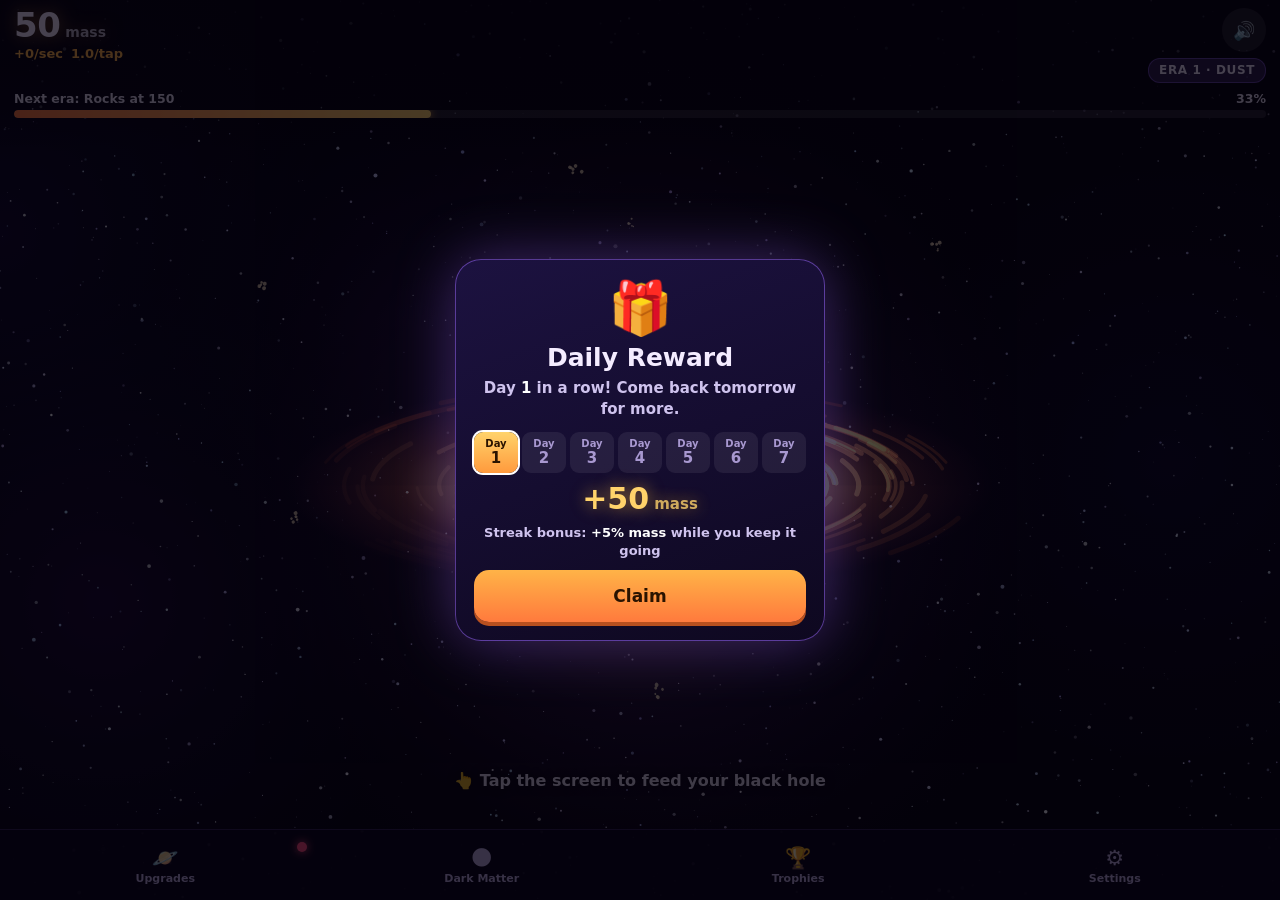
==== commit fde3c1c0: "Black Hole: The Infinite Update - endless Realms past The Universe (Realm Pull, Realm Map), endless " ====
--- a/blackhole/index.html
+++ b/blackhole/index.html
@@ -6,6 +6,7 @@
 <meta name="mobile-web-app-capable" content="yes">
 <meta name="apple-mobile-web-app-status-bar-style" content="black-translucent">
 <meta name="apple-mobile-web-app-title" content="Black Hole">
+<meta name="description" content="Black Hole: tap to feed a growing black hole. Eat the universe, then keep going through endless Realms.">
 <meta name="theme-color" content="#05030c">
 <title>Black Hole</title>
 <link rel="icon" href="data:image/svg+xml,%3Csvg xmlns='http://www.w3.org/2000/svg' viewBox='0 0 100 100'%3E%3Crect width='100' height='100' fill='%2305030c'/%3E%3Cellipse cx='50' cy='50' rx='44' ry='14' fill='none' stroke='%23ffa040' stroke-width='6'/%3E%3Ccircle cx='50' cy='50' r='22' fill='%23000' stroke='%23ffe0a0' stroke-width='3'/%3E%3C/svg%3E">
@@ -20,13 +21,14 @@
 #hud{position:fixed;left:0;right:0;top:0;padding:calc(var(--top) + 8px) 14px 6px;pointer-events:none;z-index:3;background:linear-gradient(rgba(5,3,12,.85),rgba(5,3,12,.55) 70%,rgba(5,3,12,0))}
 .r1{display:flex;justify-content:space-between;align-items:flex-start}
 #mass{font-size:34px;font-weight:800;letter-spacing:-.5px;line-height:1.05;text-shadow:0 0 18px rgba(255,170,80,.55);font-variant-numeric:tabular-nums}
-#mass small{font-size:15px;font-weight:700;opacity:.7;margin-left:4px;letter-spacing:0}
-#mps{font-size:14px;font-weight:700;color:var(--acc)}
-.rt{display:flex;flex-direction:column;align-items:flex-end;gap:6px}
-#mute{pointer-events:auto;width:38px;height:38px;border-radius:50%;background:rgba(255,255,255,.1);font-size:18px}
-#era{font-size:12px;font-weight:800;letter-spacing:.6px;text-transform:uppercase;background:rgba(157,107,255,.25);border:1px solid rgba(157,107,255,.5);padding:4px 10px;border-radius:999px;white-space:nowrap}
-#goal{margin-top:8px}
-.gl{display:flex;justify-content:space-between;font-size:12px;font-weight:700;opacity:.9;margin-bottom:4px}
+#mass small{font-size:14px;font-weight:700;opacity:.75;margin-left:5px;letter-spacing:0;display:inline-block}
+#mps{font-size:13px;font-weight:700;color:var(--acc);display:flex;flex-wrap:wrap;column-gap:8px;margin-top:2px}
+.rt{display:flex;flex-direction:column;align-items:flex-end;gap:6px;flex:none;max-width:46%}
+.r1>div:first-child{min-width:0;flex:1;padding-right:8px}
+#mute{pointer-events:auto;width:44px;height:44px;border-radius:50%;background:rgba(255,255,255,.1);font-size:18px}
+#era{font-size:12px;font-weight:800;letter-spacing:.6px;text-transform:uppercase;background:rgba(157,107,255,.25);border:1px solid rgba(157,107,255,.5);padding:4px 10px;border-radius:12px;text-align:center;line-height:1.25;transition:background .6s}
+#goal{margin-top:8px;pointer-events:auto}
+.gl{display:flex;justify-content:space-between;gap:8px;font-size:12.5px;font-weight:700;opacity:.95;margin-bottom:4px}
 .bar{height:8px;border-radius:5px;background:rgba(255,255,255,.12);overflow:hidden}
 .bar i{display:block;height:100%;width:0;border-radius:5px;background:linear-gradient(90deg,#ff7a3d,#ffd36b);box-shadow:0 0 10px #ffb347;transition:width .15s}
 #combo{display:flex;align-items:center;gap:8px;margin-top:7px;opacity:0;transition:opacity .2s}
@@ -38,24 +40,26 @@
 .buff.b2{background:linear-gradient(90deg,#ff5f9e,#a46bff);color:#fff}
 #hint{position:fixed;left:0;right:0;text-align:center;font-size:16px;font-weight:800;pointer-events:none;z-index:2;opacity:.9;animation:pulse 1.4s ease-in-out infinite;text-shadow:0 0 10px #000}
 @keyframes pulse{50%{opacity:.45;transform:scale(.97)}}
-#toasts{position:fixed;left:0;right:0;top:calc(var(--top) + 152px);display:flex;flex-direction:column;align-items:center;gap:6px;pointer-events:none;z-index:15}
+#toasts{position:fixed;left:0;right:0;top:calc(var(--top) + 160px);display:flex;flex-direction:column;align-items:center;gap:6px;pointer-events:none;z-index:15}
 .toast{background:rgba(30,18,60,.95);border:1px solid rgba(255,211,107,.6);box-shadow:0 0 20px rgba(255,180,70,.35);padding:7px 14px;border-radius:14px;font-size:13px;font-weight:800;animation:tin .35s cubic-bezier(.2,1.5,.4,1),tout .4s 2.6s forwards;max-width:92%;text-align:center}
-.toast small{display:block;font-size:12px;font-weight:700;color:#ffd36b}
+.toast small{display:block;font-size:12px;font-weight:700;color:#e8dcff}
+.toast .tb2{color:#ffd36b;font-size:12px}
 @keyframes tin{from{transform:translateY(-20px) scale(.8);opacity:0}}
 @keyframes tout{to{transform:translateY(-10px);opacity:0}}
 #tabs{position:fixed;left:0;right:0;bottom:0;display:grid;grid-template-columns:repeat(4,1fr);gap:6px;padding:8px 10px calc(var(--bot) + 8px);background:rgba(10,6,24,.94);border-top:1px solid rgba(157,107,255,.25);z-index:6}
 .tb{position:relative;height:54px;border-radius:14px;display:flex;flex-direction:column;align-items:center;justify-content:center;font-size:11px;font-weight:800;color:#bfb0e0;gap:2px}
 .tb i{font-style:normal;font-size:21px}
+.tb{white-space:nowrap}@media (max-width:350px){.tb{font-size:10px}#mass{font-size:30px}}
 .tb.on{background:rgba(157,107,255,.25);color:#fff;box-shadow:inset 0 0 0 1px rgba(157,107,255,.6)}
 .dot{position:absolute;top:4px;right:14px;width:10px;height:10px;border-radius:50%;background:#ff4d7a;box-shadow:0 0 8px #ff4d7a;display:none}
 #panel{position:fixed;left:0;right:0;bottom:0;height:58%;z-index:5;background:rgba(14,9,32,.97);border-radius:24px 24px 0 0;border-top:1px solid rgba(157,107,255,.35);box-shadow:0 -10px 40px rgba(0,0,0,.6);display:flex;flex-direction:column;transform:translateY(110%);transition:transform .28s cubic-bezier(.2,1,.3,1)}
 #panel.open{transform:none}
 .ph{display:flex;align-items:center;justify-content:space-between;padding:14px 14px 6px 18px}
 .ph b{font-size:22px;font-weight:900}
-.x{width:38px;height:38px;border-radius:50%;background:rgba(255,255,255,.08);font-size:16px;font-weight:900}
-.pb{flex:1;overflow-y:auto;-webkit-overflow-scrolling:touch;touch-action:pan-y;overscroll-behavior:contain;padding:4px 12px 16px}
+.x{width:44px;height:44px;border-radius:50%;background:rgba(255,255,255,.08);font-size:16px;font-weight:900}
+.pb{flex:1;overflow-y:auto;-webkit-overflow-scrolling:touch;touch-action:pan-y;overscroll-behavior:contain;padding:4px 12px calc(var(--bot) + 88px)}
 .seg{display:flex;background:rgba(255,255,255,.07);border-radius:12px;padding:3px;gap:3px}
-.seg button{flex:1;height:32px;border-radius:9px;font-weight:800;font-size:13px;color:#bfb0e0;min-width:48px}
+.seg button{flex:1;height:38px;border-radius:9px;font-weight:800;font-size:13px;color:#bfb0e0;min-width:52px;padding:0 8px;white-space:nowrap}
 .seg button.on{background:var(--pur);color:#fff}
 .sh{display:flex;align-items:center;justify-content:space-between;margin:6px 2px 10px;gap:10px}
 .sh span{font-size:13px;font-weight:800;color:#a898d0;text-transform:uppercase;letter-spacing:.6px}
@@ -68,11 +72,12 @@
 .tx small{display:block;font-size:12px;color:#b5a8d8;font-weight:600;margin-top:1px}
 .tx .ms{height:4px;border-radius:2px;background:rgba(255,255,255,.1);margin-top:5px;overflow:hidden}
 .tx .ms i{display:block;height:100%;background:#ffd36b}
-.bb{min-width:84px;height:46px;border-radius:13px;background:linear-gradient(#ffb347,#ff7a3d);color:#2a1300;font-weight:900;font-size:14px;line-height:1.1;padding:0 8px;flex:none;box-shadow:0 3px 0 #b8501f}
-.bb small{display:block;font-size:10px;font-weight:800;opacity:.75}
+.bb{min-width:86px;max-width:118px;min-height:48px;border-radius:13px;background:linear-gradient(#ffb347,#ff7a3d);color:#2a1300;font-weight:900;font-size:14px;line-height:1.1;padding:0 8px;flex:none;box-shadow:0 3px 0 #b8501f}
+.bb small{display:block;font-size:10.5px;font-weight:800;opacity:.8;white-space:nowrap;overflow:hidden;text-overflow:ellipsis}
 .bb:active{transform:translateY(2px);box-shadow:0 1px 0 #b8501f}
 .bb:disabled{background:rgba(255,255,255,.1);color:#8f84ad;box-shadow:none}
 .bb.dm{background:linear-gradient(#b48cff,#7a4fe0);color:#fff;box-shadow:0 3px 0 #4b2bb3}
+.bb.dm small{opacity:.92}
 .bb.qf{background:linear-gradient(#6be4ff,#3a8fe0);color:#04203a;box-shadow:0 3px 0 #1d5aa0}
 .card{background:linear-gradient(135deg,rgba(157,107,255,.22),rgba(255,122,61,.15));border:1px solid rgba(157,107,255,.4);border-radius:18px;padding:14px;margin-bottom:12px}
 .card h3{margin:0 0 4px;font-size:18px;font-weight:900}
@@ -85,9 +90,10 @@
 .sk{background:rgba(255,255,255,.05);border:1px solid rgba(255,255,255,.08);border-radius:14px;padding:8px 6px;text-align:center;display:flex;flex-direction:column;align-items:center;gap:3px}
 .sk.lock{opacity:.35}
 .sk .si{font-size:24px}
-.sk b{font-size:12px;font-weight:800;line-height:1.15}
-.sk small{font-size:10.5px;color:#b5a8d8;font-weight:600;line-height:1.25;min-height:27px}
-.sk .bb{min-width:0;width:100%;height:36px;font-size:13px}
+.sk b{font-size:12.5px;font-weight:800;line-height:1.15}
+.sk small{font-size:11px;color:#b5a8d8;font-weight:600;line-height:1.3;min-height:43px}
+.sk small.lv{min-height:0;color:#e2d6ff;font-weight:800}
+.sk .bb{min-width:0;max-width:none;width:100%;min-height:42px;font-size:12.5px;margin-top:auto}
 .tier{font-size:11px;font-weight:800;color:#a898d0;text-transform:uppercase;letter-spacing:.6px;margin:10px 2px 6px;text-align:center}
 .conn{height:10px;width:2px;background:rgba(157,107,255,.5);margin:0 auto}
 .ach{display:grid;grid-template-columns:repeat(2,1fr);gap:8px}
@@ -96,7 +102,7 @@
 .ac i{font-style:normal;font-size:22px;filter:grayscale(1);opacity:.5}
 .ac.got i{filter:none;opacity:1}
 .ac b{display:block;font-size:12.5px;font-weight:800}
-.ac small{display:block;font-size:11px;color:#b5a8d8;font-weight:600}
+.ac small{display:block;font-size:11.5px;color:#b5a8d8;font-weight:600}
 .srow{display:flex;justify-content:space-between;align-items:center;background:rgba(255,255,255,.05);border-radius:14px;padding:12px 14px;margin-bottom:8px;font-weight:800}
 .tg{width:56px;height:32px;border-radius:16px;background:rgba(255,255,255,.15);position:relative}
 .tg::after{content:'';position:absolute;top:3px;left:3px;width:26px;height:26px;border-radius:50%;background:#fff;transition:left .2s}
@@ -104,9 +110,9 @@
 .stats{font-size:13px;line-height:1.85;color:#cfc3ee;font-weight:600;padding:4px 4px 10px}
 .stats b{color:#fff}
 .danger{width:100%;height:48px;border-radius:14px;background:rgba(255,77,122,.15);color:#ff6b8f;font-weight:900;font-size:15px;border:1px solid rgba(255,77,122,.4)}
-.mod{position:fixed;inset:0;z-index:20;display:none;align-items:center;justify-content:center;background:rgba(3,1,10,.72);padding:22px}
+.mod{position:fixed;inset:0;z-index:20;display:none;align-items:center;justify-content:center;background:rgba(3,1,10,.72);padding:calc(var(--top) + 14px) 18px calc(var(--bot) + 14px)}
 .mod.open{display:flex}
-.mbox{background:linear-gradient(160deg,#1c1240,#0e0820);border:1px solid rgba(157,107,255,.5);box-shadow:0 0 60px rgba(157,107,255,.35);border-radius:26px;padding:22px 18px 18px;width:100%;max-width:350px;text-align:center;animation:pop .4s cubic-bezier(.2,1.5,.4,1)}
+.mbox{background:linear-gradient(160deg,#1c1240,#0e0820);border:1px solid rgba(157,107,255,.5);box-shadow:0 0 60px rgba(157,107,255,.35);border-radius:26px;padding:20px 18px 18px;width:100%;max-width:370px;max-height:100%;overflow-y:auto;-webkit-overflow-scrolling:touch;text-align:center;animation:pop .4s cubic-bezier(.2,1.5,.4,1)}
 @keyframes pop{from{transform:scale(.6);opacity:0}}
 .mbox .em{font-size:52px;line-height:1.1}
 .mbox h2{margin:6px 0;font-size:25px;font-weight:900}
@@ -123,22 +129,40 @@
 .days div.d{background:linear-gradient(#ffd36b,#ff9a3d);color:#2a1300}
 .days div.t{box-shadow:0 0 0 2px #fff}
 .days b{display:block;font-size:15px}
+.note{font-size:12px;color:#a898d0;font-weight:600;margin:4px 4px 10px;line-height:1.4}
+.wide{width:100%;min-height:48px;border-radius:14px;background:rgba(157,107,255,.2);border:1px solid rgba(157,107,255,.45);font-weight:900;font-size:14px;margin-bottom:10px;padding:6px 10px}
+.two{display:grid;grid-template-columns:1fr 1fr;gap:8px}.two .mb{margin-top:4px;font-size:15px}
+textarea{width:100%;height:96px;border-radius:12px;border:1px solid rgba(157,107,255,.5);background:rgba(0,0,0,.35);color:#fff;font:600 16px/1.3 ui-monospace,Menlo,monospace;padding:8px;margin-top:6px;resize:none;-webkit-user-select:text;user-select:text;touch-action:auto;word-break:break-all}
+.err{color:#ff8fa8!important;font-size:13px!important;min-height:18px;margin:4px 0 0!important}
+.sum{background:rgba(255,255,255,.06);border-radius:12px;padding:8px;text-align:left;line-height:1.7!important}
+.scr{max-height:52vh;overflow-y:auto;-webkit-overflow-scrolling:touch;touch-action:pan-y;overscroll-behavior:contain;margin:8px 0;text-align:left}
+.rr{display:flex;align-items:center;gap:10px;padding:9px 6px;border-bottom:1px solid rgba(255,255,255,.07)}
+.rr i{flex:none;width:22px;height:22px;border-radius:50%}
+.rr.next i{border:2px dashed rgba(255,255,255,.35)}
+.rr b{display:block;font-size:14.5px;font-weight:800}.rr small{display:block;font-size:12px;color:#b5a8d8;font-weight:600;line-height:1.3}
+.rr em{margin-left:auto;font-style:normal;font-size:11px;font-weight:900;background:#ffd36b;color:#2a1300;border-radius:8px;padding:3px 7px;flex:none}
+.rr.here{background:rgba(255,211,107,.08);border-radius:12px}
+.rr .gi{font-size:22px;flex:none;width:28px;text-align:center}
+.wn p{font-size:14px!important;margin:0 0 10px!important}
+.prog{margin:6px 0 8px;text-align:left}
+.amt small{font-size:15px;opacity:.8}
+.mbox p b{color:#fff}
 </style>
 </head>
 <body>
 <canvas id="c"></canvas>
 <div id="hud">
   <div class="r1">
-    <div><div id="mass">0</div><div id="mps">0 mass/s</div></div>
-    <div class="rt"><button id="mute">🔊</button><div id="era">Era 1 · Dust</div></div>
+    <div><div id="mass">0</div><div id="mps"></div></div>
+    <div class="rt"><button id="mute" aria-label="Sound on or off">🔊</button><div id="era">Era 1 · Dust</div></div>
   </div>
   <div id="goal"><div class="gl"><span id="goalTxt">Next era</span><span id="goalPct">0%</span></div><div class="bar"><i id="goalBar"></i></div></div>
   <div id="combo"><div class="bar"><i id="comboBar"></i></div><span id="comboTxt">COMBO ×1.0</span></div>
   <div id="buffs"></div>
 </div>
-<div id="hint">👆 Tap anywhere to pull in matter</div>
+<div id="hint">👆 Tap the screen to feed your black hole</div>
 <div id="toasts"></div>
-<div id="panel"><div class="ph"><b id="ptitle">Upgrades</b><button class="x" id="pclose">✕</button></div><div class="pb" id="pbody"></div></div>
+<div id="panel"><div class="ph"><b id="ptitle">Upgrades</b><button class="x" id="pclose" aria-label="Close">✕</button></div><div class="pb" id="pbody"></div></div>
 <nav id="tabs">
   <button class="tb" data-t="up"><i>🪐</i>Upgrades<span class="dot" id="d_up"></span></button>
   <button class="tb" data-t="dm"><i>🌑</i>Dark Matter<span class="dot" id="d_dm"></span></button>
@@ -149,214 +173,358 @@
 <script>
 (function(){
 'use strict';
-var KEY='blackhole_v1';
-var SUF=['','K','M','B','T','Qa','Qi','Sx','Sp','Oc','No','Dc'];
+// Save keys: v2 saves live under a NEW key so the old v1 save is never overwritten (safe rollback).
+var KEY='blackhole_v2',OLDKEY='blackhole_v1',VER=2;
+// ---------- log-space numbers ----------
+// All mass / Dark Matter / Quantum Foam amounts are stored as log10(value) so they never overflow.
+// 0 is stored as -Infinity (NI).
+var NI=-Infinity,L2=Math.log10(2),L3=Math.log10(3);
+function lg(x){return x>0?Math.log10(x):NI;}
+function pw(L){return L===NI?0:Math.pow(10,L);}
+function lAdd(a,b){if(a===NI)return b;if(b===NI)return a;var hi=a>b?a:b,lo=a>b?b:a;if(hi-lo>17)return hi;return hi+Math.log10(1+Math.pow(10,lo-hi));}
+function lSub(a,b){if(b===NI)return a;var d=b-a;if(d>-1e-12)return NI;if(d<-17)return a;return a+Math.log10(1-Math.pow(10,d));}
+function ge(a,b){return a>=b-1e-9;}
+function lFloor(L){if(L===NI||L>=15)return L;var v=Math.floor(Math.pow(10,L)+1e-7);return v>0?Math.log10(v):NI;}
+function lCeil(L){if(L===NI||L>=15)return L;var v=Math.ceil(Math.pow(10,L)-1e-7);return v>0?Math.log10(v):NI;}
+function lInt(L){if(L===NI||L>=15)return L;var v=Math.round(Math.pow(10,L));return v>0?Math.log10(v):NI;}
+function okL(L){return L===NI||(typeof L==='number'&&isFinite(L));}
+// ---------- number names ----------
+var NAMES=['','Thousand','Million','Billion','Trillion','Quadrillion','Quintillion','Sextillion','Septillion','Octillion','Nonillion'];
+var NU=['','un','duo','tre','quattuor','quin','sex','septen','octo','novem'],NT=['','deci','viginti','triginta','quadraginta','quinquaginta','sexaginta','septuaginta','octoginta','nonaginta'],NH=['','centi','ducenti','trecenti','quadringenti','quingenti','sescenti','septingenti','octingenti','nongenti'];
+function groupName(g){if(g<NAMES.length)return NAMES[g];var n=g-1;if(n>999)return null;var s=NU[n%10]+NT[Math.floor(n/10)%10]+NH[Math.floor(n/100)];s=s.replace(/[ai]$/,'')+'illion';return s.charAt(0).toUpperCase()+s.slice(1);}
+function commas(v){return String(v).replace(/\B(?=(\d{3})+(?!\d))/g,',');}
+function fl(v,d){var k=Math.pow(10,d);return (Math.floor(v*k+1e-6)/k).toFixed(d);}
+// returns {n:'1.23',w:'Tredecillion'} ; w may be ''
+function fmtParts(L){
+  if(L!==L)return{n:'0',w:''};
+  if(L===NI||L<-6)return{n:'0',w:''};
+  if(L===Infinity)return{n:'∞',w:''};
+  if(L<6){var v=Math.pow(10,L);if(v<10&&v%1>0.05&&Math.abs(v-Math.round(v))>1e-6)return{n:fl(v,1),w:''};return{n:commas(Math.floor(v+1e-7)),w:''};}
+  var e=Math.floor(L+1e-12),m=Math.pow(10,L-e);if(m<1){m*=10;e--;}
+  var c=Math.floor(m*100+1e-6);if(c>=1000){c=Math.floor(c/10);e++;}if(c<100)c=100; // 3 significant digits, rounded down
+  if(e>=1e9)return{n:'e'+fmtL(Math.log10(e)).replace(/ /g,'\u00a0'),w:''};
+  var g=Math.floor(e/3),nm=S&&S.sci?null:groupName(g);
+  if(!nm)return{n:(c/100).toFixed(2)+'e'+commas(e),w:''};
+  var r=e-3*g;return{n:r===0?(c/100).toFixed(2):r===1?(c/10).toFixed(1):String(c),w:nm};
+}
+function fmtL(L){var p=fmtParts(L);return p.w?p.n+' '+p.w:p.n;}
+function fmt(x){return fmtL(lg(x));}
+function fmtTime(s){s=Math.floor(s);var h=Math.floor(s/3600),m=Math.floor(s%3600/60),x=s%60;return h?h+'h '+m+'m':m?m+'m '+x+'s':x+'s';}
+function srand(seed){seed=Math.floor(Math.abs(seed))%2147483646+1;return function(){seed=(seed*16807)%2147483647;return (seed-1)/2147483646;};}
+var $=function(id){return document.getElementById(id);};
+function today(d){d=d||new Date();return d.getFullYear()+'-'+(d.getMonth()+1)+'-'+d.getDate();}
 // ---------- data ----------
 var ERAS=[
- {n:'Dust',at:0,hue:230,d:'Specks of cosmic dust'},
- {n:'Rocks',at:150,hue:25,d:'Space rocks tumble in'},
- {n:'Asteroids',at:4e3,hue:35,d:'Cratered asteroids incoming'},
- {n:'Moons',at:9e4,hue:210,d:'Whole moons, swallowed whole'},
- {n:'Planets',at:2.5e6,hue:190,d:'Worlds spiral to their doom'},
- {n:'Stars',at:8e7,hue:45,d:'Stars are now on the menu'},
+ {n:'Dust',at:0,hue:230,d:'Specks of space dust'},
+ {n:'Rocks',at:150,hue:25,d:'Space rocks drift in'},
+ {n:'Asteroids',at:4e3,hue:35,d:'Big rocks full of craters'},
+ {n:'Moons',at:9e4,hue:210,d:'Swallow whole moons'},
+ {n:'Planets',at:2.5e6,hue:190,d:'Whole planets spiral in'},
+ {n:'Stars',at:8e7,hue:45,d:'Stars are on the menu now'},
  {n:'Solar Systems',at:3e9,hue:30,d:'Entire solar systems'},
- {n:'Nebulae',at:1.2e11,hue:300,d:'Stellar nurseries, devoured'},
+ {n:'Nebulae',at:1.2e11,hue:300,d:'Giant glowing gas clouds'},
  {n:'Galaxies',at:5e12,hue:260,d:'Billions of stars per bite'},
  {n:'Galaxy Clusters',at:2.5e14,hue:200,d:'Thousands of galaxies at once'},
  {n:'The Universe',at:1.5e16,hue:320,d:'Nothing is left. Only you.'}
 ];
+ERAS.forEach(function(e){e.L=lg(e.at);});
+var LAST=ERAS.length-1;
 var GENS=[
  ['Gravity Well','🌀',15,0.3],['Dust Collector','🧹',120,2.5],['Rock Magnet','🧲',1300,18],['Orbital Tether','🛰️',1.4e4,130],
  ['Tidal Ripper','🌊',1.6e5,1000],['Stellar Siphon','☀️',2e6,8000],['Wormhole Pump','🕳️',2.6e7,6.5e4],['Quasar Jet','💫',3.5e8,5.2e5],
  ['Dark Flow','🌑',5e9,4.2e6],['Cosmic String','🧵',8e10,3.4e7],['Entropy Engine','⚙️',1.4e12,2.8e8],['Hawking Furnace','🔥',2.6e13,2.3e9]
 ];
-var GR=1.15, MILE=[25,50,100,150,200,250,300,400,500,600,700,800,900,1000];
+var GR=1.15,LGR=Math.log10(1.15),MILE=[25,50,100,150,200,250,300,400,500,600,700,800,900,1000];
 var AUTO=[0,1,2,3,5,8,12];
+// ---------- Realms (endless, after The Universe) ----------
+var REALMS=[
+ {n:'The Multiverse',h:280,d:'Endless copies of everything'},
+ {n:'The Omniverse',h:190,d:'Every universe, all at once'},
+ {n:'The Void',h:245,d:'The silence between it all'},
+ {n:'The Dreaming',h:315,d:'Where sleeping worlds dream'},
+ {n:'The Fracture',h:12,d:'Reality cracks like glass'},
+ {n:'The Echo',h:170,d:'Old worlds repeat forever'},
+ {n:'The Abyss Beyond',h:225,d:'Deeper than the dark'},
+ {n:'The Unwritten',h:45,d:'Nothing here has a name yet'}
+];
+var RADJ=['Hollow','Drowned','Silent','Burning','Frozen','Shattered','Gilded','Endless','Sleeping','Forgotten','Crimson','Velvet','Iron','Glass','Broken','Wandering','Restless','Golden','Pale','Hidden','Ancient','Weeping','Laughing','Twisted','Quiet','Shining','Sunken','Starless','Painted','Lonely','Ember','Silver','Thousand','Last','First','Secret','Tangled','Fading','Rising','Distant'];
+var RNOUN=['Crown','Star','Engine','Garden','Sea','Tower','Mirror','Clock','Ocean','Forest','Lantern','Throne','Bell','River','Spiral','Gate','Harbor','Choir','Library','Machine','Desert','Moon','Comet','Orchard','Labyrinth','Cathedral','Furnace','Veil','Storm','Archive','Shore','Thread','Prism','Maze','Kingdom','Song','Well','Dawn','Halo','Nest'];
+var RDESC=['Stranger than the last one','The pull here feels different','Even light gets lost here','Nobody has been this far','Quiet, huge and very old','It hums when you eat it','The stars here taste sweet','Colors you have never seen'];
+function roman(n){var r='',v=[[1000,'M'],[900,'CM'],[500,'D'],[400,'CD'],[100,'C'],[90,'XC'],[50,'L'],[40,'XL'],[10,'X'],[9,'IX'],[5,'V'],[4,'IV'],[1,'I']];for(var i=0;i<v.length;i++)while(n>=v[i][0]){r+=v[i][1];n-=v[i][0];}return r;}
+var RCOMBO=RADJ.length*RNOUN.length;
+function realmInfo(k){ // k>=1
+  if(k<=REALMS.length)return REALMS[k-1];
+  var j=k-REALMS.length-1,cyc=Math.floor(j/RCOMBO),p=((j%RCOMBO)*619+7)%RCOMBO;
+  var n='The '+RADJ[Math.floor(p/RNOUN.length)]+' '+RNOUN[p%RNOUN.length]+(cyc?' '+roman(cyc+1):'');
+  return{n:n,h:Math.floor((k*137.508+40)%360),d:RDESC[k%RDESC.length]};
+}
+// Realm k is reached when THIS RUN's mass reaches 10^realmL(k). Gaps grow slowly so each Realm takes a bit longer.
+var R1=45,RG0=4,RG1=0.5,PULL=0.15/60; // PULL: log10 growth of Realm Pull per second of play once The Universe is reached
+// gap to the next Realm = 4 + 0.5*(k-1) + 6*0.6^(k-1) orders of magnitude (bigger early gaps soak up the post-Universe snowball)
+function realmL(k){var j=k-1;return R1+RG0*j+RG1*j*(j-1)/2+15*(1-Math.pow(0.6,j));}
+function realmBonusL(){return S.realm*L2;}
+function pullOn(){return S.maxEra>=LAST||S.realm>0;}
+function realmHue(){return S.realm>0?realmInfo(S.realm).h:ERAS[S.era].hue;}
+// ---------- Dark Matter skills (endless: past the old max, levels keep going with smaller steps) ----------
+function cg(a,r,l){return Math.log10(a)+l*Math.log10(r);}
+function autoRate(l){return l<=6?AUTO[l]:12+28*(1-Math.pow(0.9,l-6));}
+function magBoost(l){return l<=5?0.25*l:1.25+0.75*(1-Math.pow(0.85,l-5));}
+function frenDur(l){return l<=5?30+10*l:80+40*(1-Math.pow(0.9,l-5));}
+function stormDur(l){return l<=5?15+5*l:40+20*(1-Math.pow(0.9,l-5));}
+function cheapPct(l){return l<=8?5*l:40+20*(1-Math.pow(0.9,l-8));}
+function twinChance(l){return 0.6*(1-Math.pow(0.87,l));}
+function tapSkL(l){return Math.min(l,10)*L2+Math.max(0,l-10)*Math.log10(1.5);}
+function ampL(l){return Math.min(l,30)*Math.log10(1.5)+Math.max(0,l-30)*Math.log10(1.25);}
+function r0(x){return Math.round(x*10)/10;}
 var SK=[
- {r:0,k:'tap',n:'Dark Fingers',i:'👆',max:10,c:function(l){return Math.pow(2,l);},d:function(l){return 'Taps ×'+Math.pow(2,l+1)+(l?' (now ×'+Math.pow(2,l)+')':'');}},
- {r:0,k:'amp',n:'Gravity Amp',i:'🧲',max:30,c:function(l){return Math.ceil(2*Math.pow(1.6,l));},d:function(l){return 'Mass/sec ×1.5 each (now ×'+fmt(Math.pow(1.5,l))+')';}},
- {r:0,k:'mag',n:'Star Magnet',i:'⭐',max:5,c:function(l){return 3*Math.pow(2,l);},d:function(l){return 'Golden stars +25% more often (now +'+(25*l)+'%)';}},
- {r:1,k:'auto',n:'Phantom Taps',i:'👻',max:6,c:function(l){return Math.ceil(5*Math.pow(2.3,l));},d:function(l){return 'Auto-taps '+AUTO[Math.min(6,l+1)]+'/s'+(l?' (now '+AUTO[l]+')':'');}},
- {r:1,k:'combo',n:'Combo Overdrive',i:'⚡',max:5,c:function(l){return Math.ceil(4*Math.pow(2.2,l));},d:function(l){return 'Max combo ×'+comboMaxMult(l+1).toFixed(0)+' (now ×'+comboMaxMult(l).toFixed(0)+')';}},
- {r:1,k:'fren',n:'Frenzy Mastery',i:'🌟',max:5,c:function(l){return 5*Math.pow(2,l);},d:function(l){return 'Frenzies last '+(30+10*(l+1))+'s (now '+(30+10*l)+'s)';}},
- {r:2,k:'head',n:'Head Start',i:'🚀',max:5,c:function(l){return 10*Math.pow(3,l);},d:function(l){return 'Start runs in '+ERAS[l+1].n+(l?' (now '+ERAS[l].n+')':'');}},
- {r:2,k:'time',n:'Time Dilation',i:'⏳',max:4,c:function(l){return Math.ceil(8*Math.pow(2.5,l));},d:function(l){return 'Offline '+(8+4*(l+1))+'h at '+(50+12.5*(l+1))+'%';}},
- {r:2,k:'cheap',n:'Cheap Physics',i:'💸',max:8,c:function(l){return 6*Math.pow(2,l);},d:function(l){return 'Generators '+(5*(l+1))+'% cheaper (now '+(5*l)+'%)';}},
- {r:3,k:'nova',n:'Supernova Insight',i:'💥',max:3,c:function(l){return 20*Math.pow(3,l);},d:function(l){return 'Supernova rewards ×'+(l+2)+', more often';}},
- {r:3,k:'divi',n:'Dark Dividend',i:'🌑',max:10,c:function(l){return Math.ceil(15*Math.pow(2.2,l));},d:function(l){return 'Dark Matter gain +'+(25*(l+1))+'% (now +'+(25*l)+'%)';}},
- {r:3,k:'luck',n:'Event Horizon',i:'🍀',max:5,c:function(l){return Math.ceil(18*Math.pow(2.2,l));},d:function(l){return 'Golden star rewards ×'+(1+0.5*(l+1));}}
+ {r:0,k:'tap',n:'Dark Fingers',i:'👆',cap:10,c:function(l){return cg(1,2,l);},d:function(l){return 'Taps ×'+fmtL(tapSkL(l+1)-tapSkL(l)+0)+' stronger (now ×'+fmtL(tapSkL(l))+')';}},
+ {r:0,k:'amp',n:'Gravity Amp',i:'🧲',cap:30,c:function(l){return cg(2,1.6,l);},d:function(l){return 'Mass/sec ×'+(l<30?'1.5':'1.25')+' (now ×'+fmtL(ampL(l))+')';}},
+ {r:0,k:'mag',n:'Star Magnet',i:'⭐',cap:5,c:function(l){return cg(3,2,l);},d:function(l){return 'Golden stars come more often (now +'+Math.round(magBoost(l)*100)+'%)';}},
+ {r:1,k:'auto',n:'Phantom Taps',i:'👻',cap:6,c:function(l){return cg(5,2.3,l);},d:function(l){return 'Free taps every second: '+r0(autoRate(l+1))+'/s (now '+r0(autoRate(l))+')';}},
+ {r:1,k:'combo',n:'Combo Overdrive',i:'⚡',cap:5,c:function(l){return cg(4,2.2,l);},d:function(l){return 'Max combo ×'+comboMaxMult(l+1)+' (now ×'+comboMaxMult(l)+')';}},
+ {r:1,k:'fren',n:'Frenzy Mastery',i:'🌟',cap:5,c:function(l){return cg(5,2,l);},d:function(l){return 'Star boosts last longer: '+Math.round(frenDur(l+1))+'s (now '+Math.round(frenDur(l))+'s)';}},
+ {r:2,k:'head',n:'Head Start',i:'🚀',cap:5,max:9,c:function(l){return cg(10,3,l);},d:function(l){return l>=9?'Every run starts in '+ERAS[9].n:'Start each run in '+ERAS[l+1].n+(l?' (now '+ERAS[l].n+')':'');}},
+ {r:2,k:'time',n:'Time Dilation',i:'⏳',cap:4,max:4,c:function(l){return cg(8,2.5,l);},d:function(l){return l>=4?'Away earnings: 24h at 100%':'Away earnings: '+(8+4*(l+1))+'h at '+(50+12.5*(l+1))+'% (now '+(8+4*l)+'h)';}},
+ {r:2,k:'cheap',n:'Cheap Physics',i:'💸',cap:8,c:function(l){return cg(6,2,l);},d:function(l){return 'Generators '+r0(cheapPct(l+1))+'% cheaper (now '+r0(cheapPct(l))+'%)';}},
+ {r:3,k:'nova',n:'Supernova Insight',i:'💥',cap:3,c:function(l){return cg(20,3,l);},d:function(l){return 'Supernova rewards ×'+(l+2)+(l<3?', and they come more often':'')+' (now ×'+(l+1)+')';}},
+ {r:3,k:'divi',n:'Dark Dividend',i:'🌑',cap:10,c:function(l){return cg(15,2.2,l);},d:function(l){return 'Dark Matter from Big Crunch +'+(25*(l+1))+'% (now +'+(25*l)+'%)';}},
+ {r:3,k:'luck',n:'Event Horizon',i:'🍀',cap:5,c:function(l){return cg(18,2.2,l);},d:function(l){return 'Golden star rewards ×'+(1+0.5*(l+1))+' (now ×'+(1+0.5*l)+')';}},
+ {r:4,k:'twin',n:'Twin Stars',i:'🌠',cap:8,c:function(l){return cg(40,2.2,l);},d:function(l){return 'Golden stars may bring a twin: '+Math.round(twinChance(l+1)*100)+'% (now '+Math.round(twinChance(l)*100)+'%)';}},
+ {r:4,k:'burn',n:'Slow Burn',i:'🕯️',cap:8,c:function(l){return cg(50,2.5,l);},d:function(l){return 'Long runs pay off: +10% mass/sec per minute of this run, up to +'+(50*(l+1))+'% (now +'+(50*l)+'%)';}}
 ];
 var QK=[
- {k:'res',n:'Foam Resonance',i:'🔮',max:10,c:function(l){return Math.pow(2,l);},d:function(l){return 'Dark Matter gain ×'+Math.pow(2,l+1);}},
- {k:'echo',n:'Echo Universe',i:'🔁',max:10,c:function(l){return Math.pow(2,l);},d:function(l){return 'Mass/sec ×'+Math.pow(3,l+1);}},
- {k:'seed',n:'Seed Matter',i:'🌱',max:5,c:function(l){return 2*Math.pow(3,l);},d:function(l){return 'Start multiverses with '+fmt(10*Math.pow(4,l))+' DM';}},
- {k:'eter',n:'Eternal Trophies',i:'🏆',max:1,c:function(){return 3;},d:function(){return 'Trophy bonus ×2';}},
- {k:'pat',n:'Infinite Patience',i:'♾️',max:1,c:function(){return 2;},d:function(){return 'Offline cap 24h at 100%';}}
+ {k:'res',n:'Foam Resonance',i:'🔮',cap:10,c:function(l){return cg(1,2,l);},d:function(l){return 'Dark Matter from Big Crunch ×'+(l<10?2:1.5)+' (now ×'+fmtL(resL(l))+')';}},
+ {k:'echo',n:'Echo Universe',i:'🔁',cap:10,c:function(l){return cg(1,2,l);},d:function(l){return 'All mass ×'+(l<10?3:2)+' (now ×'+fmtL(echoL(l))+')';}},
+ {k:'seed',n:'Seed Matter',i:'🌱',cap:5,c:function(l){return cg(2,3,l);},d:function(l){return 'Start each Multiverse with '+fmtL(cg(10,4,l))+' Dark Matter';}},
+ {k:'fdis',n:'Foam Discount',i:'🏷️',cap:6,c:function(l){return cg(4,2.5,l);},d:function(l){return 'Dark Matter skills cost less: −'+Math.round(fdPct(l+1))+'% (now −'+Math.round(fdPct(l))+'%)';}},
+ {k:'eter',n:'Eternal Trophies',i:'🏆',cap:1,max:1,c:function(){return Math.log10(3);},d:function(){return 'Every trophy gives double the bonus';}},
+ {k:'pat',n:'Infinite Patience',i:'♾️',cap:1,max:1,c:function(){return Math.log10(2);},d:function(){return 'Away earnings: 24h at 100%';}}
 ];
+function fdPct(l){return 50*(1-Math.pow(0.92,l));}
+function resL(l){return Math.min(l,10)*L2+Math.max(0,l-10)*Math.log10(1.5);}
+function echoL(l){return Math.min(l,10)*L3+Math.max(0,l-10)*L2;}
+var STEEP=Math.log10(3),QSTEEP=Math.log10(5); // past the old max, each level costs an extra ×3 (skills) / ×5 (Foam upgrades), so endless levels can't snowball
+function skCostL(s,l){var c=s.c(l)+(l>=s.cap?(l-s.cap+1)*STEEP:0);if(SK.indexOf(s)>=0)c+=Math.log10(1-fdPct(qk('fdis'))/100);return lCeil(c);}
+function skMax(s){return s.max===undefined?Infinity:s.max;}
+// ---------- trophies ----------
 var ACH=[];
-function A(id,i,n,d,f){ACH.push({id:id,i:i,n:n,d:d,f:f});}
-[[1e3,'Snack'],[1e6,'Hungry'],[1e9,'Ravenous'],[1e12,'Insatiable'],[1e15,'Cosmic Appetite'],[1e18,'Devourer'],[1e21,'Omnivore'],[1e25,'All-Consuming']].forEach(function(a,j){A('m'+j,'🍽️',a[1],'Devour '+fmt(a[0])+' total mass',function(){return S.total>=a[0];});});
+function A(id,i,n,d,f){ACH.push({id:id,i:i,n:n,dd:d,f:f,get d(){return typeof this.dd==='function'?this.dd():this.dd;}});}
+function anySkPastCap(){return SK.some(function(s){return sk(s.k)>s.cap;});}
+[[3,'Snack'],[6,'Hungry'],[9,'Ravenous'],[12,'Insatiable'],[15,'Cosmic Appetite'],[18,'Devourer'],[21,'Omnivore'],[25,'All-Consuming']].forEach(function(a,j){A('m'+j,'🍽️',a[1],function(){return 'Devour '+fmtL(a[0])+' mass in total';},function(){return ge(S.total,a[0]);});});
 ERAS.forEach(function(e,j){if(j)A('e'+j,'🌌',e.n+'!','Reach the '+e.n+' era',function(){return S.maxEra>=j;});});
 [[100,'Poke'],[1000,'Tapper'],[10000,'Tap God']].forEach(function(a,j){A('t'+j,'👆',a[1],'Tap '+fmt(a[0])+' times',function(){return S.st.taps>=a[0];});});
-[[25,'Combo Starter'],[50,'Combo Master'],[150,'Combo Legend']].forEach(function(a,j){A('c'+j,'⚡',a[1],'Reach a '+a[0]+'x tap combo',function(){return S.st.bestCombo>=a[0];});});
+[[25,'Combo Starter'],[50,'Combo Master'],[150,'Combo Legend']].forEach(function(a,j){A('c'+j,'⚡',a[1],'Build a '+a[0]+'-tap combo',function(){return S.st.bestCombo>=a[0];});});
 [[1,'Shooting Star'],[10,'Stargazer'],[50,'Star Catcher']].forEach(function(a,j){A('g'+j,'⭐',a[1],'Catch '+a[0]+' golden star'+(a[0]>1?'s':''),function(){return S.st.stars>=a[0];});});
-[[1,'Kaboom'],[10,'Nova Addict']].forEach(function(a,j){A('n'+j,'💥',a[1],'Trigger '+a[0]+' supernova'+(a[0]>1?'s':''),function(){return S.st.novas>=a[0];});});
+[[1,'Kaboom'],[10,'Nova Addict']].forEach(function(a,j){A('n'+j,'💥',a[1],'Catch '+a[0]+' supernova'+(a[0]>1?'s':''),function(){return S.st.novas>=a[0];});});
 [[10,'Machinery'],[50,'Factory'],[150,'Megastructure'],[400,'Dyson Swarm']].forEach(function(a,j){A('o'+j,'🛠️',a[1],'Own '+a[0]+' generators',function(){return totalGens()>=a[0];});});
-A('all','🧩','Full Set','Own every generator',function(){return S.gens.every(function(x){return x>0;});});
+A('all','🧩','Full Set','Own every kind of generator',function(){return S.gens.every(function(x){return x>0;});});
 [[1,'Big Crunch'],[5,'Cyclic Cosmos'],[25,'Eternal Return']].forEach(function(a,j){A('b'+j,'🌑',a[1],'Big Crunch '+a[0]+' time'+(a[0]>1?'s':''),function(){return S.crunches>=a[0];});});
-A('mv','🔮','Multiverse','Collapse the multiverse',function(){return S.mvs>=1;});
-A('s3','📅','Regular','3-day streak',function(){return S.streak>=3;});
-A('s7','🗓️','Devoted','7-day streak',function(){return S.streak>=7;});
-A('off','😴','Nap Time','Return after 1h away',function(){return S.st.napped;});
-
-// ---------- utils ----------
-function fmt(n){
-  if(!isFinite(n))return '∞';if(n<0)return '-'+fmt(-n);
-  if(n<1000){if(n<10&&n%1>0.05)return (Math.floor(n*10)/10).toFixed(1);return String(Math.floor(n));}
-  var e=Math.floor(Math.log10(n)/3);
-  if(e<SUF.length){var v=n/Math.pow(10,3*e);return (v<10?(Math.floor(v*100)/100).toFixed(2):v<100?(Math.floor(v*10)/10).toFixed(1):String(Math.floor(v)))+SUF[e];}
-  var x=Math.floor(Math.log10(n)),m=n/Math.pow(10,x);return (Math.floor(m*100)/100).toFixed(2)+'e'+x;
-}
-function fmtTime(s){s=Math.floor(s);var h=Math.floor(s/3600),m=Math.floor(s%3600/60),x=s%60;return h?h+'h '+m+'m':m?m+'m '+x+'s':x+'s';}
-function srand(seed){seed=Math.floor(seed)%2147483646+1;return function(){seed=(seed*16807)%2147483647;return (seed-1)/2147483646;};}
-var $=function(id){return document.getElementById(id);};
-function today(d){d=d||new Date();return d.getFullYear()+'-'+(d.getMonth()+1)+'-'+d.getDate();}
-
+A('mv','🔮','Multiverse','Collapse the Multiverse once',function(){return S.mvs>=1;});
+A('s3','📅','Regular','Play 3 days in a row',function(){return S.streak>=3;});
+A('s7','🗓️','Devoted','Play 7 days in a row',function(){return S.streak>=7;});
+A('off','😴','Nap Time','Come back after 1 hour away',function(){return S.st.napped;});
+// --- new in the Infinite update (29) ---
+[[30,'Bottomless'],[45,'Unstoppable'],[60,'Galactic Glutton']].forEach(function(a,j){A('m'+(8+j),'🍽️',a[1],function(){return 'Devour '+fmtL(a[0])+' mass in total';},function(){return ge(S.total,a[0]);});});
+A('m11','💯','Googol','Devour a googol: 1 with 100 zeros',function(){return ge(S.total,100);});
+A('m12','♾️','Past Infinity','Devour more than most computers can count (1.8e308)',function(){return ge(S.total,308.26);});
+A('t3','👆','Tap Legend','Tap 100,000 times',function(){return S.st.taps>=1e5;});
+A('g3','⭐','Star Shower','Catch 150 golden stars',function(){return S.st.stars>=150;});
+A('n2','💥','Supernova Storm','Catch 25 supernovas',function(){return S.st.novas>=25;});
+A('o4','🏭','Star Factory','Own 2,000 generators',function(){return totalGens()>=2000;});
+A('b3','🌑','Crunch Time','Big Crunch 100 times',function(){return S.crunches>=100;});
+A('mv5','🔮','Many Worlds','Collapse the Multiverse 5 times',function(){return S.mvs>=5;});
+[[1,'Cracked Open'],[3,'Realm Hopper'],[5,'Deep Space'],[8,'The Unwritten'],[10,'Ten Realms'],[15,'Far Wanderer'],[20,'Realm Lord'],[30,'Endless'],[50,'Beyond Beyond']].forEach(function(a){A('r'+a[0],'🗺️',a[1],a[0]===1?'Break into your first Realm':a[0]===8?'Reach The Unwritten (Realm 8)':'Reach Realm '+a[0],function(){return S.realm>=a[0];});});
+A('x1','🔓','Beyond the Limit','Level a Dark Matter skill past its old max',anySkPastCap);
+A('x2','💪','Overclocked','Get Tap Power to level 100',function(){return S.tap>=100;});
+A('x3','🌀','Thousand Club','Own 1,000 of one generator',function(){return S.gens.some(function(x){return x>=1000;});});
+A('x4','🧠','Skill Collector','Own every Dark Matter skill at once',function(){return SK.every(function(s){return sk(s.k)>0;});});
+A('f1','🌠','Twin Flames','Catch a twin golden star',function(){return S.st.twins>=1;});
+A('f2','🎰','High Roller','Win the supernova gamble 3 times',function(){return S.st.gWin>=3;});
+A('f3','💨','Fizzle','Lose a supernova gamble (it happens!)',function(){return S.st.gLose>=1;});
+A('f4','🍲','Slow Cooker','Keep one run going for 30 minutes',function(){return S.st.longRun>=1800;});
+A('f5','💾','Safe and Sound','Copy a save backup code',function(){return S.st.exports>=1;});
+var OLD_ACH=41;
 // ---------- state ----------
-function fresh(){return{mass:0,total:0,run:0,gens:GENS.map(function(){return 0;}),tap:0,grip:0,dm:0,dmTotal:0,dmMv:0,qf:0,qfTotal:0,crunches:0,mvs:0,sk:{},qk:{},ach:{},achSeen:0,era:0,maxEra:0,mvMaxEra:0,day:'',streak:0,last:Date.now(),sound:true,vib:true,buy:1,st:{taps:0,stars:0,novas:0,bestCombo:0,time:0,runTime:0,napped:false}};}
+function fresh(){return{v:VER,mass:NI,total:NI,run:NI,gens:GENS.map(function(){return 0;}),tap:0,grip:0,ck:0,nf:0,pull:0,dm:NI,dmTotal:NI,dmMv:NI,qf:NI,qfTotal:NI,crunches:0,mvs:0,sk:{},qk:{},ach:{},achSeen:0,era:0,maxEra:0,mvMaxEra:0,realm:0,rt:[],day:'',streak:0,last:Date.now(),hi:0,sound:true,vib:true,sci:false,buy:1,wn:VER,tips:{},st:{taps:0,stars:0,novas:0,bestCombo:0,time:0,runTime:0,napped:false,twins:0,gWin:0,gLose:0,exports:0,longRun:0}};}
+var LKEYS=['mass','total','run','dm','dmTotal','dmMv','qf','qfTotal'];
 var S=fresh();
 var combo=0,lastTap=-9,buffs=[],T=0,autoAcc=0,starT=40,novaT=200,achT=0;
 var events=[];
 function sk(k){return S.sk[k]||0;}
 function qk(k){return S.qk[k]||0;}
-function achCount(){var n=0;for(var k in S.ach)if(S.ach[k])n++;return n;}
+function achCount(){var n=0;for(var k in S.ach)if(S.ach[k]&&ACH.some(function(a){return a.id===k;}))n++;return n;}
 function totalGens(){return S.gens.reduce(function(a,b){return a+b;},0);}
 function comboMaxMult(l){return 2+l;}
 function comboMax(){return 50*(1+sk('combo'));}
 function comboMult(){return 1+combo/comboMax()*(comboMaxMult(sk('combo'))-1);}
-function G(){return (1+0.02*achCount()*(qk('eter')?2:1))*(1+0.1*S.dmTotal)*(1+0.05*Math.min(7,S.streak));}
-function buffMult(kind){var m=1;buffs.forEach(function(b){if(b.k==='frenzy')m*=7;if(b.k==='shock'&&kind==='gps')m*=5;if(b.k==='tapf'&&kind==='tap')m*=10;});return m;}
-function mileMult(l){var m=1;for(var i=0;i<MILE.length;i++)if(l>=MILE[i])m*=2;return m;}
-function nextMile(l){for(var i=0;i<MILE.length;i++)if(l<MILE[i])return MILE[i];return 0;}
-function genProd(i){return GENS[i][3]*S.gens[i]*mileMult(S.gens[i]);}
-function gpsBase(){var s=0;for(var i=0;i<GENS.length;i++)s+=genProd(i);return s*Math.pow(1.5,sk('amp'))*Math.pow(3,qk('echo'))*G();}
-function gps(){return gpsBase()*buffMult('gps');}
-function tapBase(){return (1+S.tap)*Math.pow(2,Math.floor(S.tap/25))*Math.pow(2,sk('tap'))*G()+gpsBase()*0.01*S.grip;}
-function tapVal(withCombo){return tapBase()*(withCombo?comboMult():1)*buffMult('tap');}
-function disc(){return 1-0.05*sk('cheap');}
-function genCost(i,lv){return GENS[i][2]*Math.pow(GR,lv)*disc();}
-function tapCost(l){return 20*Math.pow(1.55,l);}
-function gripCost(l){return 2000*Math.pow(4,l);}
-var GRIPMAX=30;
-function bulk(c0,r,mode,cap){
-  if(mode==='max'){var n=Math.floor(Math.log(1+S.mass*(r-1)/c0)/Math.log(r));n=Math.max(0,Math.min(n,cap));if(n<1)return{n:1,cost:c0,ok:false};return{n:n,cost:c0*(Math.pow(r,n)-1)/(r-1),ok:true};}
-  var k=Math.min(mode,cap);if(k<1)k=1;var c=c0*(Math.pow(r,k)-1)/(r-1);return{n:k,cost:c,ok:S.mass>=c};
-}
-var CR=1.3e9;
-function dmMult(){return (1+0.25*sk('divi'))*Math.pow(2,qk('res'));}
-var DMK=3.5;
-function dmBase(){return Math.floor(DMK*Math.cbrt(S.run/CR)+1e-9);}
-function dmAt(b){return CR*Math.pow(b/DMK,3);}
-function dmGain(){return Math.floor(dmBase()*dmMult());}
-function canMv(){return S.mvMaxEra>=10;}
-function qfGain(){return Math.max(canMv()?1:0,Math.floor(Math.sqrt(S.dmMv/1000)));}
-function offlineCap(){return qk('pat')?24*3600:(8+4*sk('time'))*3600;}
-function offlineEff(){return qk('pat')?1:0.5+0.125*sk('time');}
-function addMass(v){S.mass+=v;S.total+=v;S.run+=v;}
-function eraOf(m){var e=0;for(var i=0;i<ERAS.length;i++)if(m>=ERAS[i].at)e=i;return e;}
-function eraProg(){var e=S.era;if(e>=ERAS.length-1)return 1;var a=Math.max(1,ERAS[e].at),b=ERAS[e+1].at;var p=(Math.log(Math.max(1,S.run))-Math.log(a))/(Math.log(b)-Math.log(a));if(e===0)p=S.run/b;return Math.max(0,Math.min(1,p));}
-
+function ckFactor(){return 0.15+0.85*Math.pow(0.88,S.ck);}
+function achPct(){return 2*achCount()*(qk('eter')?2:1);}
+function GL(){return lg(1+achPct()/100)+lAdd(0,S.dmTotal-1)+lg(1+0.05*Math.min(7,S.streak));}
+function buffL(kind){var m=0;buffs.forEach(function(b){if(b.k==='frenzy')m+=Math.log10(7);if(b.k==='shock'&&kind==='gps')m+=Math.log10(5);if(b.k==='tapf'&&kind==='tap')m+=1;});return m;}
+function mileCount(l){var c=0;for(var i=0;i<MILE.length;i++)if(l>=MILE[i])c++;if(l>=1500)c+=Math.floor((l-1000)/500);return c;}
+function nextMile(l){for(var i=0;i<MILE.length;i++)if(l<MILE[i])return MILE[i];return 1000+500*(Math.floor((l-1000)/500)+1);}
+function prevMile(l){var p=0;for(var i=0;i<MILE.length;i++)if(l>=MILE[i])p=MILE[i];if(l>=1500)p=1000+500*Math.floor((l-1000)/500);return p;}
+function burnPct(){var l=sk('burn');return l?Math.min(10*S.st.runTime/60,50*l):0;}
+function multL(){return ampL(sk('amp'))+echoL(qk('echo'))+GL()+realmBonusL()+S.pull+lg(1+burnPct()/100);}
+function genEachL(i){return lg(GENS[i][3])+mileCount(S.gens[i])*L2+multL();}
+function gpsBaseL(){var s=NI;for(var i=0;i<GENS.length;i++)if(S.gens[i]>0)s=lAdd(s,lg(GENS[i][3])+lg(S.gens[i])+mileCount(S.gens[i])*L2);return s===NI?NI:s+multL();}
+function gpsL(){var b=gpsBaseL();return b===NI?NI:b+buffL('gps');}
+function tapRawL(){return lg(1+S.tap)+Math.floor(S.tap/25)*L2+tapSkL(sk('tap'))+GL()+realmBonusL();}
+function tapBaseL(){var b=S.grip>0?gpsBaseL():NI;return lAdd(tapRawL(),b===NI?NI:b+lg(0.01*S.grip));}
+function tapValL(withCombo){return tapBaseL()+(withCombo?lg(comboMult()):0)+buffL('tap');}
+function disc(){return 1-cheapPct(sk('cheap'))/100;}
+function genCostL(i,lv){return lg(GENS[i][2])+lv*LGR+lg(disc());}
+function tapCostL(l){return lg(20)+l*lg(1.55);}
+function gripCostL(l){return lg(2000)+l*lg(4);}
+function ckCostL(l){return lg(2500)+l*L3;}
+function nfCostL(l){return lg(1e5)+l*lg(4);}
+var BULKCAP=100000;
+function bulkL(c0,r,mode,cap){
+  var lr=Math.log10(r),lr1=Math.log10(r-1);cap=cap||BULKCAP;
+  function cost(k){return c0+lSub(k*lr,0)-lr1;}
+  if(mode==='max'){var x=S.mass===NI?NI:S.mass-c0+lr1;var n=x===NI?0:Math.floor(lAdd(0,x)/lr+1e-9);n=Math.max(0,Math.min(n,cap));while(n>0&&!ge(S.mass,cost(n)))n--;if(n<1)return{n:1,cost:c0,ok:false};return{n:n,cost:cost(n),ok:true};}
+  var k=Math.max(1,Math.min(mode,cap));var c=cost(k);return{n:k,cost:c,ok:ge(S.mass,c)};
+}
+// level-by-level bulk for skills (DM or QF wallet)
+function lvBulk(costFn,l0,maxL,mode,wallet){
+  var want=mode==='max'?5000:mode,sum=NI,n=0;
+  while(n<want&&l0+n<maxL){var c=costFn(l0+n),s2=lAdd(sum,c);if(mode==='max'&&!ge(wallet,s2))break;sum=s2;n++;}
+  if(n===0){if(l0>=maxL)return{n:0,cost:NI,ok:false,max:true};return{n:1,cost:costFn(l0),ok:false};}
+  return{n:n,cost:sum,ok:ge(wallet,sum)};
+}
+var CRL=lg(1.3e9),DMKL=lg(3.5);
+function dmMultL(){return lg(1+0.25*sk('divi'))+resL(qk('res'));}
+function dmBaseL(){return S.run===NI?NI:lFloor(DMKL+(S.run-CRL)/3);}
+function dmAtL(bL){return CRL+3*(bL-DMKL);}
+function dmGainL(){var b=dmBaseL();return b===NI?NI:lFloor(b+dmMultL());}
+function canCrunch(){return ge(dmGainL(),0);}
+function canMv(){return S.mvMaxEra>=LAST;}
+function qfGainL(){var v=S.dmMv===NI?NI:lFloor((S.dmMv-3)/2);if(canMv()&&(v===NI||v<0))v=0;return v;}
+function offlineCap(){return (qk('pat')||sk('time')>=4)?24*3600:(8+4*sk('time'))*3600;}
+function offlineEff(){return qk('pat')?1:0.5+0.125*Math.min(4,sk('time'));}
+function addMass(v){if(v===NI||v!==v)return;S.mass=lAdd(S.mass,v);S.total=lAdd(S.total,v);S.run=lAdd(S.run,v);}
+function eraOf(L){var e=0;for(var i=1;i<ERAS.length;i++)if(L>=ERAS[i].L)e=i;return e;}
+function eraProg(){var e=S.era;if(e>=LAST)return 1;var b=ERAS[e+1].L;if(e===0)return Math.max(0,Math.min(1,pw(S.run)/ERAS[1].at));var a=ERAS[e].L,p=(Math.max(0,S.run)-a)/(b-a);return Math.max(0,Math.min(1,p));}
+function realmProg(){var lo=S.realm?realmL(S.realm):ERAS[LAST].L,hi=realmL(S.realm+1);return Math.max(0,Math.min(1,(S.run-lo)/(hi-lo)));}
 // ---------- actions ----------
 function doTap(x,y,auto,bonus){
-  var v=tapVal(!auto)*(bonus||1);addMass(v);
+  var v=tapValL(!auto)+lg(bonus||1);addMass(v);
   if(!auto){combo=Math.min(comboMax(),combo+1);lastTap=T;S.st.taps++;if(combo>S.st.bestCombo)S.st.bestCombo=Math.floor(combo);}
   if(x!==undefined){fx.tap(x,y,v,auto,bonus);}
   return v;
 }
+function spend(b){S.mass=lSub(S.mass,b.cost);}
 function buyGen(i){
-  var c0=genCost(i,S.gens[i]),b=bulk(c0,GR,S.buy,100000);if(!b.ok||S.mass<b.cost){sErr();return false;}
-  S.mass-=b.cost;var before=S.gens[i];S.gens[i]+=b.n;sBuy();buzz(8);
-  if(nextMile(before)&&S.gens[i]>=nextMile(before)){toast('✨ '+GENS[i][0]+' milestone!','Production ×2');sAch();}
+  var b=bulkL(genCostL(i,S.gens[i]),GR,S.buy);if(!b.ok){sErr();return false;}
+  spend(b);var before=S.gens[i];S.gens[i]+=b.n;b.n>1?sMax():sBuy();buzz(8);
+  if(S.gens[i]>=nextMile(before)){toast('✨ '+GENS[i][0]+' milestone!','It now makes ×2 mass');sAch();}
   return true;
 }
-function buyTap(){var b=bulk(tapCost(S.tap),1.55,S.buy,100000);if(!b.ok||S.mass<b.cost){sErr();return false;}S.mass-=b.cost;S.tap+=b.n;sBuy();buzz(8);return true;}
-function buyGrip(){if(S.grip>=GRIPMAX)return false;var c=gripCost(S.grip);if(S.mass<c){sErr();return false;}S.mass-=c;S.grip++;sBuy();buzz(8);return true;}
-function buySk(k){var s=SK.filter(function(x){return x.k===k;})[0],l=sk(k);if(!s||l>=s.max||!rowOpen(s.r))return false;var c=s.c(l);if(S.dm<c){sErr();return false;}S.dm-=c;S.sk[k]=l+1;sAch();buzz(15);return true;}
+function buyTap(){var b=bulkL(tapCostL(S.tap),1.55,S.buy);if(!b.ok){sErr();return false;}spend(b);S.tap+=b.n;b.n>1?sMax():sBuy();buzz(8);return true;}
+function buyGrip(){var b=bulkL(gripCostL(S.grip),4,S.buy);if(!b.ok){sErr();return false;}spend(b);S.grip+=b.n;b.n>1?sMax():sBuy();buzz(8);return true;}
+function buyCk(){var b=bulkL(ckCostL(S.ck),3,S.buy);if(!b.ok){sErr();return false;}spend(b);S.ck+=b.n;b.n>1?sMax():sBuy();buzz(8);return true;}
+function buyNf(){var b=bulkL(nfCostL(S.nf),4,S.buy);if(!b.ok){sErr();return false;}spend(b);S.nf+=b.n;b.n>1?sMax():sBuy();buzz(8);return true;}
+function skBulk(s){var l=sk(s.k);return lvBulk(function(x){return skCostL(s,x);},l,skMax(s),S.buy,S.dm);}
+function qkCostL(q,l){return lCeil(q.c(l)+(l>=q.cap?(l-q.cap+1)*QSTEEP:0));}
+function qkBulk(q){var l=qk(q.k);return lvBulk(function(x){return qkCostL(q,x);},l,skMax(q),S.buy,S.qf);}
 function rowOpen(r){if(r===0)return true;return SK.some(function(s){return s.r===r-1&&sk(s.k)>0;});}
-function buyQk(k){var s=QK.filter(function(x){return x.k===k;})[0],l=qk(k);if(!s||l>=s.max)return false;var c=s.c(l);if(S.qf<c){sErr();return false;}S.qf-=c;S.qk[k]=l+1;sAch();buzz(15);return true;}
+function buySk(k){var s=SK.filter(function(x){return x.k===k;})[0];if(!s||!rowOpen(s.r))return false;var b=skBulk(s);if(!b.ok){sErr();return false;}S.dm=lInt(lSub(S.dm,b.cost));S.sk[k]=sk(k)+b.n;sAch();buzz(15);return true;}
+function buyQk(k){var q=QK.filter(function(x){return x.k===k;})[0];if(!q)return false;var b=qkBulk(q);if(!b.ok){sErr();return false;}S.qf=lInt(lSub(S.qf,b.cost));S.qk[k]=qk(k)+b.n;sAch();buzz(15);return true;}
 function resetRun(){
-  S.mass=0;S.run=0;S.gens=GENS.map(function(){return 0;});S.tap=0;S.grip=0;buffs=[];combo=0;S.st.runTime=0;
-  var h=Math.min(sk('head'),ERAS.length-1);S.era=h;if(h>0){S.run=ERAS[h].at;S.mass=ERAS[h].at*0.2;}
+  S.mass=NI;S.run=NI;S.gens=GENS.map(function(){return 0;});S.tap=0;S.grip=0;S.ck=0;S.nf=0;buffs=[];combo=0;S.st.runTime=0;
+  var h=Math.min(sk('head'),9);S.era=h;if(h>0){S.run=ERAS[h].L;S.mass=ERAS[h].L+lg(0.2);}
   events=[];fx.clear();
 }
 function bigCrunch(){
-  var g=dmGain();if(g<1)return 0;
-  S.dm+=g;S.dmTotal+=g;S.dmMv+=g;S.crunches++;resetRun();
-  fx.crunch('BIG CRUNCH','+'+fmt(g)+' Dark Matter');sCrunch();buzz([40,60,80]);save();return g;
+  var g=dmGainL();if(!ge(g,0))return NI;
+  S.dm=lInt(lAdd(S.dm,g));S.dmTotal=lInt(lAdd(S.dmTotal,g));S.dmMv=lInt(lAdd(S.dmMv,g));S.crunches++;resetRun();
+  fx.crunch('BIG CRUNCH','+'+fmtL(g)+' Dark Matter');sCrunch();buzz([40,60,80]);save();return g;
 }
 function multiverse(){
-  if(!canMv())return 0;var g=qfGain();
-  S.qf+=g;S.qfTotal+=g;S.mvs++;S.dm=qk('seed')?10*Math.pow(4,qk('seed')-1):0;S.dmTotal=S.dm;S.dmMv=0;S.sk={};S.mvMaxEra=0;
-  resetRun();fx.crunch('MULTIVERSE','+'+g+' Quantum Foam');sCrunch();buzz([60,80,120]);save();return g;
+  if(!canMv())return NI;var g=qfGainL();
+  S.qf=lInt(lAdd(S.qf,g));S.qfTotal=lInt(lAdd(S.qfTotal,g));S.mvs++;S.dm=qk('seed')?lg(10)+(qk('seed')-1)*lg(4):NI;S.dmTotal=S.dm;S.dmMv=NI;S.sk={};S.mvMaxEra=0;
+  resetRun();fx.crunch('MULTIVERSE','+'+fmtL(g)+' Quantum Foam');sCrunch();buzz([60,80,120]);save();return g;
 }
 function setEra(e){
   if(e<=S.era)return;S.era=e;if(e>S.maxEra)S.maxEra=e;if(e>S.mvMaxEra)S.mvMaxEra=e;
+  if(S.realm>0)return; // already in the Realms: eras just pass quietly
   fx.eraUp(e);sEra();buzz([30,50,60]);
-}
-function spawnStar(){events.push({k:'star',x:-30,y:0,vx:0,vy:0,life:9,init:false});}
+  if(e===LAST&&!S.tips.uni){S.tips.uni=1;queueModal(function(){showModal('<div class="em">🌌</div><h2>You ate The Universe!</h2><p>That was the last era — but not the end. Keep growing to break into the first <b>Realm</b>.</p><p style="font-size:13px">Space has started to crack: from now on your <b>Realm Pull</b> makes all mass a little bigger every minute you play.</p><p style="font-size:13px">You also unlocked the <b>Multiverse</b> in the 🌑 Dark Matter tab.</p><button class="mb" id="mOk">Keep going</button>',{mOk:null});});}
+}
+function checkRealm(){
+  var n=0,first=S.realm===0;
+  while(S.run>=realmL(S.realm+1)&&n<1000){S.realm++;n++;S.rt.push(Math.floor(S.st.time));}
+  if(!n)return;
+  renderBg();sRealm();buzz([40,60,40,90]);
+  if(first){fx.crack();queueModal(function(){showModal('<div class="em">✨</div><h2>The Universe cracks open…</h2><p>You swallowed so much that space itself broke. Welcome to <b>'+realmInfo(1).n+'</b>!</p><p>There are endless <b>Realms</b> beyond this one. Each Realm you reach makes <b>all mass ×2 forever</b> — even after a Big Crunch or Multiverse — and gives a free Frenzy.</p><p style="font-size:13px">The bar at the top shows how close the next Realm is.</p><button class="mb pur" id="mOk">Explore the Realms</button>',{mOk:null});});}
+  else fx.realmUp(S.realm);
+  addBuff('frenzy',30);
+  save();
+}
+function spawnStar(twin){events.push({k:'star',x:-30,y:0,vx:0,vy:0,life:9,init:false,twin:!!twin});}
 function spawnNova(){events.push({k:'nova',x:0,y:0,life:16,init:false});}
 function catchEvent(e){
-  events.splice(events.indexOf(e),1);
+  var ix=events.indexOf(e);if(ix<0)return;events.splice(ix,1);
   if(e.k==='star'){
-    S.st.stars++;var r=Math.random(),lm=1+0.5*sk('luck');
-    if(r<0.5){var v=Math.max(gps()*120,tapVal(false)*60,50)*lm;addMass(v);fx.big(e.x,e.y,'LUCKY! +'+fmt(v),'#ffd36b');}
-    else if(r<0.85){addBuff('frenzy',30+10*sk('fren'));fx.big(e.x,e.y,'FRENZY ×7!','#ffd36b');}
-    else{addBuff('tapf',15+5*sk('fren'));fx.big(e.x,e.y,'TAP STORM ×10!','#ff8bd6');}
+    S.st.stars++;if(e.twin)S.st.twins++;var r=Math.random(),lm=lg(1+0.5*sk('luck'));
+    if(r<0.5){var v=Math.max(gpsL()+lg(120),tapValL(false)+lg(60),lg(50))+lm;addMass(v);fx.big(e.x,e.y,'LUCKY! +'+fmtL(v),'#ffd36b');}
+    else if(r<0.85){addBuff('frenzy',frenDur(sk('fren')));fx.big(e.x,e.y,'FRENZY! All mass ×7','#ffd36b');}
+    else{addBuff('tapf',stormDur(sk('fren')));fx.big(e.x,e.y,'TAP STORM! Taps ×10','#ff8bd6');}
     sStar();buzz([15,30,15]);fx.shake(10);
+    if(!e.twin&&Math.random()<twinChance(sk('twin'))){spawnStar(true);toast('🌠 A twin star!','Catch it too');}
   }else{S.st.novas++;sStar();novaModal();}
 }
 function addBuff(k,t){var b=buffs.filter(function(x){return x.k===k;})[0];if(b){b.t=Math.max(b.t,t);b.max=b.t;}else buffs.push({k:k,t:t,max:t});}
+function novaMult(){return (1+sk('nova'))*(1+0.25*S.nf);}
+function novaSafeL(){return Math.max(gpsL()+lg(360),tapValL(false)+lg(150),lg(100))+lg(novaMult());}
+function novaShockSec(){return Math.round(60*(1+sk('nova'))*(1+0.1*S.nf));}
+function novaPick(o){
+  var safe=novaSafeL();
+  if(o===1){addMass(safe);fx.big(W/2,cy,'+'+fmtL(safe),'#ffd36b');fx.shake(12);sCoin();}
+  else if(o===2){addBuff('shock',novaShockSec());fx.big(W/2,cy,'SHOCKWAVE! ×5','#c18bff');sCoin();}
+  else{var w=Math.random()<0.5,v=safe+(w?lg(4):lg(0.25));addMass(v);if(w)S.st.gWin++;else S.st.gLose++;fx.big(W/2,cy,(w?'JACKPOT! +':'Fizzle… +')+fmtL(v),w?'#ffd36b':'#aaa');fx.shake(w?18:4);if(w)sCoin();else sErr();}
+}
 function novaModal(){
-  var m=1+sk('nova'),g=gps(),safe=Math.max(g*360,tapVal(false)*150,100)*m;
-  queueModal(function(){showModal('<div class="em">💥</div><h2>Supernova!</h2><p>A star is collapsing next to you. How do you feed?</p>'+
-   '<button class="mb" id="o1">Harvest the core<small>+'+fmt(safe)+' mass now</small></button>'+
-   '<button class="mb pur" id="o2">Ride the shockwave<small>Mass/sec ×5 for '+(60*m)+'s</small></button>'+
-   '<button class="mb blu" id="o3">Gamble the remnant<small>50%: +'+fmt(safe*4)+' · 50%: +'+fmt(safe*0.25)+'</small></button>',
-   {o1:function(){addMass(safe);fx.big(W/2,cy,'+'+fmt(safe),'#ffd36b');fx.shake(12);sCoin();},
-    o2:function(){addBuff('shock',60*m);fx.big(W/2,cy,'SHOCKWAVE ×5!','#c18bff');sCoin();},
-    o3:function(){var w=Math.random()<0.5,v=w?safe*4:safe*0.25;addMass(v);fx.big(W/2,cy,(w?'JACKPOT! +':'Fizzle… +')+fmt(v),w?'#ffd36b':'#aaa');fx.shake(w?18:4);if(w)sCoin();else sErr();}});});
+  var safe=novaSafeL();
+  queueModal(function(){showModal('<div class="em">💥</div><h2>Supernova!</h2><p>A star exploded right next to you. Pick one reward:</p>'+
+   '<button class="mb" id="o1">Take the mass now<small>+'+fmtL(safe)+' mass</small></button>'+
+   '<button class="mb pur" id="o2">Ride the shockwave<small>Mass/sec ×5 for '+novaShockSec()+'s</small></button>'+
+   '<button class="mb blu" id="o3">Gamble it<small>50%: +'+fmtL(safe+lg(4))+' · 50%: only +'+fmtL(safe+lg(0.25))+'</small></button>',
+   {o1:function(){novaPick(1);},o2:function(){novaPick(2);},o3:function(){novaPick(3);}});});
 }
 function tick(dt){
-  T+=dt;S.st.time+=dt;S.st.runTime+=dt;
-  addMass(gps()*dt);
-  if(T-lastTap>0.6)combo=Math.max(0,combo-(6+combo*0.7)*dt);
-  var ar=AUTO[Math.min(6,sk('auto'))];if(ar){autoAcc+=ar*dt;var n=0;while(autoAcc>=1&&n<30){autoAcc--;n++;doTap(undefined,undefined,true);fx.autoTap();}}
+  T+=dt;S.st.time+=dt;S.st.runTime+=dt;if(S.st.runTime>S.st.longRun)S.st.longRun=S.st.runTime;
+  if(pullOn())S.pull+=PULL*dt;
+  var g=gpsL();if(g!==NI)addMass(g+lg(dt));
+  if(T-lastTap>0.6)combo=Math.max(0,combo-(6+combo*0.7)*ckFactor()*dt);
+  var ar=autoRate(sk('auto'));if(ar){autoAcc+=ar*dt;var n=0;while(autoAcc>=1&&n<60){autoAcc--;n++;doTap(undefined,undefined,true);fx.autoTap();}if(autoAcc>5)autoAcc=0;}
   for(var i=buffs.length-1;i>=0;i--){buffs[i].t-=dt;if(buffs[i].t<=0)buffs.splice(i,1);}
-  starT-=dt*(1+0.25*sk('mag'));if(starT<=0){starT=55+Math.random()*60;if(!events.some(function(e){return e.k==='star';}))spawnStar();}
-  if(S.era>=2){novaT-=dt*(1+0.3*sk('nova'));if(novaT<=0){novaT=240+Math.random()*180;if(!events.some(function(e){return e.k==='nova';}))spawnNova();}}
+  starT-=dt*(1+magBoost(sk('mag')));if(starT<=0){starT=55+Math.random()*60;if(!events.some(function(e){return e.k==='star';})){spawnStar();if(!S.tips.star){S.tips.star=1;toast('⭐ A golden star!','Tap it before it flies away');}}}
+  if(S.era>=2){novaT-=dt*(1+0.3*Math.min(3,sk('nova')));if(novaT<=0){novaT=240+Math.random()*180;if(!events.some(function(e){return e.k==='nova';})){spawnNova();if(!S.tips.nova){S.tips.nova=1;toast('💥 A supernova!','Tap the flashing star to pick a reward');}}}}
   var e=eraOf(S.run);if(e>S.era)setEra(e);
-  achT-=dt;if(achT<=0){achT=0.5;checkAch();if(!S.crunchNote&&dmGain()>=1){S.crunchNote=1;toast('🌑 Big Crunch unlocked!','Open the Dark Matter tab to prestige');sAch();}}
-}
-function checkAch(){ACH.forEach(function(a){if(!S.ach[a.id]&&a.f()){S.ach[a.id]=1;toast('🏆 '+a.n,a.d+' · +2% mass forever');sAch();}});}
+  if(S.maxEra>=LAST||S.realm>0)checkRealm();
+  achT-=dt;if(achT<=0){achT=0.5;checkAch();if(!S.crunchNote&&canCrunch()){S.crunchNote=1;toast('🌑 Big Crunch unlocked!','Open the Dark Matter tab: restart stronger');sAch();}}
+}
+function checkAch(silent){var n=0;ACH.forEach(function(a){if(!S.ach[a.id]&&a.f()){S.ach[a.id]=1;n++;if(!silent){toast('🏆 '+a.n+' <span class="tb2">+'+(qk('eter')?4:2)+'% mass</span>',a.d);sAch();}}});return n;}
 // ---------- rendering ----------
 var cv=$('c'),ctx=cv.getContext('2d'),W=390,H=700,DPR=1,cx=195,cy=300,cyT=300,baseR=40;
 var bg=document.createElement('canvas');
 var disk=[],objs=[],parts=[],streaks=[],texts=[],rings=[];
-var cam=1,camT=0,flash=0,shakeA=0,banner=null,pulse=0,quality=1,frameAvg=16,lowT=0;
+var cracks=[],crackT=0,cam=1,camT=0,flash=0,shakeA=0,banner=null,pulse=0,quality=1,frameAvg=16,lowT=0;
 var CAP={objs:22,parts:220,streaks:120,disk:170};
 function initDisk(){disk=[];var n=Math.floor(CAP.disk*quality);for(var i=0;i<n;i++)disk.push({f:1.3+Math.pow(Math.random(),1.6)*1.9,a:Math.random()*6.283,s:0.6+Math.random()*1.6,t:Math.random()});}
 function renderBg(){
   bg.width=Math.round(W*DPR);bg.height=Math.round(H*DPR);var g=bg.getContext('2d');g.setTransform(DPR,0,0,DPR,0,0);
   g.fillStyle='#05030c';g.fillRect(0,0,W,H);
-  var hue=ERAS[S.era].hue,r=srand(77+S.era*13);
-  for(var i=0;i<5;i++){var x=r()*W,y=r()*H,rad=120+r()*220,gr=g.createRadialGradient(x,y,0,x,y,rad);gr.addColorStop(0,'hsla('+(hue+(r()-.5)*80)+',70%,45%,'+(0.10+r()*0.08)+')');gr.addColorStop(1,'hsla('+hue+',70%,30%,0)');g.fillStyle=gr;g.fillRect(0,0,W,H);}
+  var hue=realmHue(),r=srand(77+S.era*13+S.realm*31),rl=S.realm>0?1.5:1;
+  for(var i=0;i<5;i++){var x=r()*W,y=r()*H,rad=120+r()*220,gr=g.createRadialGradient(x,y,0,x,y,rad);gr.addColorStop(0,'hsla('+(hue+(r()-.5)*80)+',70%,45%,'+(0.10+r()*0.08)*rl+')');gr.addColorStop(1,'hsla('+hue+',70%,30%,0)');g.fillStyle=gr;g.fillRect(0,0,W,H);}
   for(i=0;i<Math.floor(W*H/700);i++){var s=r()*r()*1.8+0.3;g.fillStyle='hsla('+(200+r()*60)+',80%,'+(80+r()*20)+'%,'+(0.3+r()*0.7)+')';g.beginPath();g.arc(r()*W,r()*H,s,0,7);g.fill();}
 }
 function layout(){
   var hud=$('hud').getBoundingClientRect(),tabs=$('tabs').getBoundingClientRect(),pn=$('panel'),open=pn.classList.contains('open');
   var top=hud.bottom-10,bot=open?H-pn.offsetHeight:tabs.top;
   cyT=(top+bot)/2;baseR=Math.max(26,Math.min(W*0.15,(bot-top)*0.17));
-  $('hint').style.top=(bot-(open?34:58))+'px';
+  $('hint').style.top=(bot-(open?34:58))+'px';$('toasts').style.top=(hud.bottom+6)+'px';
 }
 function resize(){
   W=window.innerWidth;H=window.innerHeight;DPR=Math.min(2.5,window.devicePixelRatio||1);
@@ -372,13 +540,15 @@
     var hit=null,i;if(!auto){for(i=0;i<objs.length;i++){var o=objs[i],p=objPos(o);if(Math.hypot(p.x-x,p.y-y)<o.sz*1.6+16&&!o.yank){hit=o;break;}}}
     var n=auto?2:Math.round(5*quality)+2;
     for(var k=0;k<n&&streaks.length<CAP.streaks*quality;k++){var dx=x-cx,dy=(y-cy)/0.6;streaks.push({r:Math.hypot(dx,dy)+(Math.random()-.5)*30,a:Math.atan2(dy,dx)+(Math.random()-.5)*0.4,v:0,h:20+Math.random()*30,l:0});}
-    if(!auto){texts.push({x:x+(Math.random()-.5)*20,y:y-20,t:'+'+fmt(v),life:0.9,c:combo>20?'#e0c4ff':'#fff',sz:combo>40?24:20});pulse=Math.min(1,pulse+0.25);sTap();buzz(4);
-      if(hit){hit.yank=1;var bv=tapVal(true)*2;addMass(bv);texts.push({x:x,y:y-44,t:'YANK +'+fmt(bv),life:1,c:'#ffd36b',sz:18});}}
+    if(!auto){texts.push({x:x+(Math.random()-.5)*20,y:y-20,t:'+'+fmtL(v),life:0.9,c:combo>20?'#e0c4ff':'#fff',sz:combo>40?24:20});pulse=Math.min(1,pulse+0.25);sTap();buzz(4);
+      if(hit){hit.yank=1;var bv=tapValL(true)+L2;addMass(bv);texts.push({x:x,y:y-44,t:'Direct hit! +'+fmtL(bv),life:1,c:'#ffd36b',sz:18});}}
   },
   autoTap:function(){if(Math.random()<0.5){var a=Math.random()*6.28,d=baseR*4;fx.tap(cx+Math.cos(a)*d,cy+Math.sin(a)*d*0.6,0,true);}},
   big:function(x,y,t,c){texts.push({x:x,y:y,t:t,life:2,c:c,sz:28,big:1});rings.push({x:x,y:y,r:10,life:0.6,c:c});burst(x,y,c,30,420);},
   shake:function(a){shakeA=Math.max(shakeA,a);},
   eraUp:function(e){cam=1.25/0.75;camT=1;flash=0.9;banner={t:0,e:e};renderBg();shakeA=16;rings.push({x:cx,y:cy,r:baseR,life:1,c:'#fff'});objs.forEach(function(o){o.r*=0.6;});},
+  realmUp:function(k){var ri=realmInfo(k);cam=1.7;camT=1;flash=0.8;banner={t:0,title:'NEW REALM',sub:ri.n,desc:ri.d,hue:ri.h};shakeA=18;rings.push({x:cx,y:cy,r:baseR,life:1.2,c:'#fff'});rings.push({x:cx,y:cy,r:baseR*0.5,life:1.4,c:'hsl('+ri.h+',90%,70%)'});burst(cx,cy,'hsl('+ri.h+',90%,70%)',60,520);},
+  crack:function(){var ri=realmInfo(1);cam=1.9;camT=1;flash=1;shakeA=30;banner={t:-0.6,title:'THE UNIVERSE CRACKS OPEN…',sub:ri.n,desc:ri.d,hue:ri.h,long:1};cracks=[];for(var i=0;i<9;i++){var a=i/9*6.283+Math.random()*0.5,pts=[[0,0]],d=0;while(d<Math.hypot(W,H)){d+=20+Math.random()*40;a+=(Math.random()-.5)*0.6;pts.push([Math.cos(a)*d,Math.sin(a)*d]);}cracks.push(pts);}crackT=4;burst(cx,cy,'#fff',80,700);},
   crunch:function(t,s){flash=1;shakeA=24;banner={t:0,title:t,sub:s};camT=1;cam=0.4;renderBg();},
   clear:function(){objs=[];streaks=[];}
 };
@@ -391,12 +561,12 @@
   if(camT>0)camT=Math.max(0,camT-dt/1.4);
   var hr=holeR(),i;
   for(i=0;i<disk.length;i++){var d=disk[i];d.a+=dt*1.9*d.s/Math.pow(d.f,1.5);}
-  var rate=0.8+Math.min(3,Math.log10(1+gps())*0.5);spawnAcc+=dt*rate;
+  var gL=gpsL(),rate=0.8+Math.min(3,Math.max(0,gL)*0.5);spawnAcc+=dt*rate;
   while(spawnAcc>=1){spawnAcc--;if(objs.length<CAP.objs*quality){var e=S.era;if(e>0&&Math.random()<0.25)e=e-1;spawnObj(e);}}
   for(i=objs.length-1;i>=0;i--){var o=objs[i];var sp=(18+9000/(o.r+30))*o.sp*(o.yank?7:1);o.r-=sp*dt;o.a+=dt*(o.yank?3:1)*Math.min(4,70/Math.pow(Math.max(o.r,10),0.85))*o.sp;o.rot+=o.rv*dt;
     if(o.r<hr*1.02){var p=objPos(o);objs.splice(i,1);burst(p.x,p.y,eraColor(o.e),Math.round(8*quality),160);pulse=Math.min(1,pulse+0.15);
       if(T-thumpT>0.12){thumpT=T;sThump();}
-      if(Math.random()<0.35||o.yank){var v=Math.max(1,gps()/Math.max(0.5,rate));texts.push({x:p.x,y:p.y-14,t:'+'+fmt(v),life:0.8,c:'#ffd9a0',sz:14});}}}
+      if(Math.random()<0.35||o.yank){var v=Math.max(0,gL-lg(Math.max(0.5,rate)));texts.push({x:p.x,y:p.y-14,t:'+'+fmtL(v),life:0.8,c:'#ffd9a0',sz:14});}}}
   for(i=streaks.length-1;i>=0;i--){var s=streaks[i];s.v+=(900+6e5/(s.r*s.r+400))*dt;s.r-=s.v*dt;s.a+=dt*Math.min(9,260/Math.max(s.r,20));s.l+=dt;if(s.r<hr||s.l>3)streaks.splice(i,1);}
   for(i=parts.length-1;i>=0;i--){var P=parts[i];P.life-=dt;if(P.life<=0){parts.splice(i,1);continue;}var dx=cx-P.x,dy=cy-P.y,dd=Math.max(30,Math.hypot(dx,dy));P.vx+=dx/dd*600*dt;P.vy+=dy/dd*600*dt;P.vx*=Math.pow(0.4,dt);P.vy*=Math.pow(0.4,dt);P.x+=P.vx*dt;P.y+=P.vy*dt;}
   for(i=texts.length-1;i>=0;i--){var X=texts[i];X.life-=dt;X.y-=(X.big?30:60)*dt;if(X.life<=0)texts.splice(i,1);}
@@ -406,7 +576,7 @@
     ev.life-=dt;if(ev.k==='star'){ev.x+=ev.vx*dt;ev.y+=ev.vy*dt+Math.sin(T*3)*0.4;if(Math.random()<0.6&&parts.length<CAP.parts)parts.push({x:ev.x,y:ev.y,vx:-ev.vx*0.1+(Math.random()-.5)*30,vy:(Math.random()-.5)*30,life:0.6,c:'#ffd36b',s:2});}
     if(ev.life<=0)events.splice(i,1);}
   flash=Math.max(0,flash-dt*1.2);shakeA*=Math.pow(0.004,dt);
-  if(banner){banner.t+=dt;if(banner.t>3.2)banner=null;}
+  if(banner){banner.t+=dt;if(banner.t>(banner.long?5:3.4))banner=null;}if(crackT>0)crackT=Math.max(0,crackT-dt);
   if(frameAvg>26){lowT+=dt;if(lowT>2&&quality>0.5){quality=0.5;initDisk();lowT=0;}}else lowT=0;
 }
 function eraColor(e){return ['#c9b79c','#a08a73','#9c8f80','#d8d8e0','#6bc7ff','#ffd36b','#ffb347','#ff7ad9','#b48cff','#7ad7ff','#ff9af0'][e];}
@@ -438,6 +608,7 @@
   g.textAlign='center';g.textBaseline='middle';g.lineJoin='round';
   for(i=0;i<texts.length;i++){var X=texts[i];g.globalAlpha=Math.min(1,X.life*2.2);g.font='900 '+X.sz+'px -apple-system,system-ui,sans-serif';g.lineWidth=4;g.strokeStyle='rgba(0,0,0,.6)';g.strokeText(X.t,X.x,X.y);g.fillStyle=X.c;g.fillText(X.t,X.x,X.y);}
   g.globalAlpha=1;g.restore();
+  if(crackT>0)drawCracks(g);
   if(banner)drawBanner(g);
   if(flash>0){g.fillStyle='rgba(255,240,220,'+(flash*0.7)+')';g.fillRect(0,0,W,H);}
 }
@@ -470,14 +641,20 @@
     g.font='800 12px -apple-system,system-ui,sans-serif';g.textAlign='center';g.fillStyle='#fff';g.fillText('SUPERNOVA · TAP',e.x,e.y+rad*2.6);g.globalAlpha=1;}
 }
 function drawBanner(g){
-  var b=banner,t=b.t,a=t<0.3?t/0.3:t>2.6?Math.max(0,(3.2-t)/0.6):1,sc=t<0.3?0.6+0.4*(t/0.3)+0.15*Math.sin(t/0.3*Math.PI):1;
+  var b=banner,t=b.t,end=b.long?5:3.4;if(t<0)return;var a=t<0.3?t/0.3:t>end-0.6?Math.max(0,(end-t)/0.6):1,sc=t<0.3?0.6+0.4*(t/0.3)+0.15*Math.sin(t/0.3*Math.PI):1;
   var y=cy;
-  g.save();g.globalAlpha=a;g.fillStyle='rgba(5,3,12,.55)';g.fillRect(0,y-60,W,120);
+  g.save();g.globalAlpha=a;g.fillStyle='rgba(5,3,12,.6)';g.fillRect(0,y-66,W,132);
   g.translate(W/2,y);g.scale(sc,sc);g.textAlign='center';g.textBaseline='middle';
-  var title=b.title?b.title:'ERA UNLOCKED',name=b.title?b.sub:ERAS[b.e].n,sub=b.title?'The universe is reborn':ERAS[b.e].d;
-  g.font='800 14px -apple-system,system-ui,sans-serif';g.fillStyle='#ffd36b';g.fillText(title.split('').join(' '),0,-34);
-  var fs=Math.min(44,W*0.85/Math.max(6,name.length)*1.7);g.font='900 '+fs+'px -apple-system,system-ui,sans-serif';g.shadowColor='#b48cff';g.shadowBlur=24;g.fillStyle='#fff';g.fillText(name,0,4);g.shadowBlur=0;
-  g.font='700 14px -apple-system,system-ui,sans-serif';g.fillStyle='#cfc3ee';g.fillText(sub,0,40);g.restore();
+  var title=b.title?b.title:'NEW ERA',name=b.title?b.sub:ERAS[b.e].n,sub=b.title?(b.desc||'The universe is reborn'):ERAS[b.e].d;
+  var tf=Math.min(14,W*0.9/Math.max(10,title.length*1.9));g.font='800 '+tf+'px -apple-system,system-ui,sans-serif';g.fillStyle=b.hue!==undefined?'hsl('+b.hue+',90%,75%)':'#ffd36b';g.fillText(title.split('').join(' '),0,-36);
+  var fs=Math.min(42,W*0.85/Math.max(6,name.length)*1.7);g.font='900 '+fs+'px -apple-system,system-ui,sans-serif';g.shadowColor=b.hue!==undefined?'hsl('+b.hue+',90%,60%)':'#b48cff';g.shadowBlur=24;g.fillStyle='#fff';g.fillText(name,0,4);g.shadowBlur=0;
+  g.font='700 14px -apple-system,system-ui,sans-serif';g.fillStyle='#cfc3ee';g.fillText(sub,0,42);g.restore();
+}
+function drawCracks(g){
+  var a=Math.min(1,crackT/1.5);g.save();g.translate(cx,cy);g.globalCompositeOperation='lighter';g.lineJoin='round';
+  var grow=Math.min(1,(4-crackT)/0.8);
+  for(var i=0;i<cracks.length;i++){var pts=cracks[i],n=Math.max(2,Math.floor(pts.length*grow));g.strokeStyle='rgba(255,240,255,'+(0.9*a)+')';g.lineWidth=2.5;g.shadowColor='hsl('+realmInfo(1).h+',100%,70%)';g.shadowBlur=14;g.beginPath();g.moveTo(pts[0][0],pts[0][1]);for(var j=1;j<n;j++)g.lineTo(pts[j][0],pts[j][1]);g.stroke();}
+  g.restore();
 }
 function drawObj(g,o,hr){
   var p=objPos(o),sc=1,st=1,dd=o.r;
@@ -498,7 +675,7 @@
   else if(e===7){g.globalCompositeOperation='lighter';var hb=Math.floor(r()*360);for(i=0;i<5;i++){var bx=(r()-.5)*s*2,by=(r()-.5)*s*1.4,br=s*(0.7+r()*0.7),ng=g.createRadialGradient(bx,by,0,bx,by,br);ng.addColorStop(0,'hsla('+(hb+i*35)+',90%,65%,.45)');ng.addColorStop(1,'hsla('+(hb+i*35)+',90%,50%,0)');g.fillStyle=ng;g.beginPath();g.arc(bx,by,br,0,7);g.fill();}g.fillStyle='#fff';for(i=0;i<4;i++){g.beginPath();g.arc((r()-.5)*s*1.6,(r()-.5)*s,0.9,0,7);g.fill();}g.globalCompositeOperation='source-over';}
   else if(e===8){drawGalaxy(g,s*1.3,r,Math.floor(r()*360));}
   else if(e===9){for(i=0;i<5;i++){g.save();g.translate((r()-.5)*s*2.2,(r()-.5)*s*1.6);g.rotate(r()*6);drawGalaxy(g,s*0.55,r,Math.floor(r()*360));g.restore();}}
-  else{var ur=s*1.3;var ug=g.createRadialGradient(0,0,ur*0.2,0,0,ur);ug.addColorStop(0,'rgba(40,20,80,.9)');ug.addColorStop(0.85,'rgba(120,60,200,.6)');ug.addColorStop(1,'rgba(255,150,255,.9)');g.fillStyle=ug;g.beginPath();g.arc(0,0,ur,0,7);g.fill();g.strokeStyle='rgba(160,220,255,.55)';g.lineWidth=0.8;g.beginPath();var pts=[];for(i=0;i<7;i++){var a3=r()*6.28,d3=r()*ur*0.8;pts.push([Math.cos(a3)*d3,Math.sin(a3)*d3]);}for(i=0;i<pts.length;i++){var q=pts[(i+2)%pts.length];g.moveTo(pts[i][0],pts[i][1]);g.lineTo(q[0],q[1]);}g.stroke();g.fillStyle='#fff';pts.forEach(function(pp){g.beginPath();g.arc(pp[0],pp[1],1.2,0,7);g.fill();});g.strokeStyle='hsla('+((T*60)%360)+',100%,80%,.8)';g.lineWidth=1.5;g.beginPath();g.arc(0,0,ur,0,7);g.stroke();}
+  else{var ur=s*1.3,hu=S.realm?realmHue():270;var ug=g.createRadialGradient(0,0,ur*0.2,0,0,ur);ug.addColorStop(0,'hsla('+hu+',60%,20%,.9)');ug.addColorStop(0.85,'hsla('+hu+',55%,50%,.6)');ug.addColorStop(1,'hsla('+(hu+30)+',100%,80%,.9)');g.fillStyle=ug;g.beginPath();g.arc(0,0,ur,0,7);g.fill();g.strokeStyle='rgba(160,220,255,.55)';g.lineWidth=0.8;g.beginPath();var pts=[];for(i=0;i<7;i++){var a3=r()*6.28,d3=r()*ur*0.8;pts.push([Math.cos(a3)*d3,Math.sin(a3)*d3]);}for(i=0;i<pts.length;i++){var q=pts[(i+2)%pts.length];g.moveTo(pts[i][0],pts[i][1]);g.lineTo(q[0],q[1]);}g.stroke();g.fillStyle='#fff';pts.forEach(function(pp){g.beginPath();g.arc(pp[0],pp[1],1.2,0,7);g.fill();});g.strokeStyle='hsla('+((T*60)%360)+',100%,80%,.8)';g.lineWidth=1.5;g.beginPath();g.arc(0,0,ur,0,7);g.stroke();}
   g.restore();
 }
 function drawGalaxy(g,s,r,h){g.globalCompositeOperation='lighter';var cgx=g.createRadialGradient(0,0,0,0,0,s*0.5);cgx.addColorStop(0,'rgba(255,245,220,1)');cgx.addColorStop(1,'rgba(255,200,150,0)');g.fillStyle=cgx;g.beginPath();g.arc(0,0,s*0.5,0,7);g.fill();
@@ -509,7 +686,7 @@
   for(var i=0;i<events.length;i++){var ev=events[i];if(ev.init&&Math.hypot(ev.x-x,ev.y-y)<46){catchEvent(ev);return;}}
   doTap(x,y,false);
 });
-document.addEventListener('touchmove',function(e){if(!e.target.closest||!e.target.closest('.pb'))e.preventDefault();},{passive:false});
+document.addEventListener('touchmove',function(e){if(!e.target.closest||!e.target.closest('.pb,.scr,textarea'))e.preventDefault();},{passive:false});
 document.addEventListener('gesturestart',function(e){e.preventDefault();});
 document.addEventListener('dblclick',function(e){e.preventDefault();});
 // ---------- audio ----------
@@ -534,6 +711,9 @@
 function sStar(){[1320,1760,2093,2637].forEach(function(f,i){tone(f,f,0.25,'sine',0.08,i*0.06);});}
 function sCoin(){tone(880,1760,0.25,'triangle',0.1);noise(3000,6000,0.3,0.05,'highpass',0.5);}
 function sAch(){tone(660,660,0.12,'triangle',0.09);tone(990,990,0.25,'triangle',0.09,0.1);}
+function sRealm(){if(!sndOk())return;tone(60,30,2.6,'sine',0.35);noise(200,3000,1.6,0.18,'bandpass',0.9);var h=[392,494,587,740,880,1175];h.forEach(function(f,i){tone(f,f*1.003,1.8-i*0.15,'sine',0.07,0.2+i*0.11);tone(f*2,f*2,0.5,'triangle',0.025,0.2+i*0.11);});}
+function sCrack(){if(!sndOk())return;for(var i=0;i<7;i++)noise(4000-i*400,300,0.18,0.25,'highpass',0.7,i*0.09+Math.random()*0.04);tone(110,28,3,'sawtooth',0.12,0.3);}
+function sMax(){tone(420,760,0.07,'triangle',0.08);tone(620,1240,0.12,'triangle',0.08,0.06);}
 function sCrunch(){tone(400,25,2,'sawtooth',0.15);noise(2000,40,2.2,0.5,'lowpass',0.8);}
 var acted=false;
 function buzz(p){if(acted&&S.vib&&navigator.vibrate){try{navigator.vibrate(p);}catch(e){}}}
@@ -544,159 +724,293 @@
 var curTab=null;
 document.querySelectorAll('.tb').forEach(function(b){b.addEventListener('click',function(){ac();var t=b.dataset.t;if(curTab===t)closePanel();else openTab(t);});});
 $('pclose').addEventListener('click',closePanel);
-function openTab(t){curTab=t;document.querySelectorAll('.tb').forEach(function(b){b.classList.toggle('on',b.dataset.t===t);});$('panel').classList.add('open');$('ptitle').textContent={up:'Upgrades',dm:'Dark Matter',ach:'Trophies',set:'Settings'}[t];build();layout();}
+$('goal').addEventListener('click',function(){if(S.realm>0||S.maxEra>=LAST){ac();realmMap();}});
+function openTab(t){curTab=t;document.querySelectorAll('.tb').forEach(function(b){b.classList.toggle('on',b.dataset.t===t);});$('panel').classList.add('open');$('ptitle').textContent={up:'Upgrades',dm:'Dark Matter',ach:'Trophies',set:'Settings'}[t];build();$('pbody').scrollTop=0;layout();}
 function closePanel(){curTab=null;$('panel').classList.remove('open');document.querySelectorAll('.tb').forEach(function(b){b.classList.remove('on');});layout();}
 function build(){if(curTab==='up')buildUp();else if(curTab==='dm')buildDm();else if(curTab==='ach')buildAch();else if(curTab==='set')buildSet();}
+function money(L){var p=fmtParts(L);return p.n+(p.w?'<small>'+p.w+'</small>':'');}
+function btnTxt(b,unit){var p=fmtParts(b.cost),u=unit?' '+unit:'';return (b.n>1?'×'+b.n+' · ':'')+p.n+(p.w?'<small>'+p.w+u+'</small>':u);}
+function buySeg(){return '<div class="sh"><span>Buy</span><div class="seg" id="bseg">'+[1,10,'max'].map(function(m){return '<button data-m="'+m+'" class="'+(String(S.buy)===String(m)?'on':'')+'">'+(m==='max'?'MAX':'×'+m)+'</button>';}).join('')+'</div></div>';}
+function wireSeg(rebuild){var el=$('bseg');if(!el)return;el.querySelectorAll('button').forEach(function(b){b.addEventListener('click',function(){S.buy=b.dataset.m==='max'?'max':+b.dataset.m;rebuild();});});}
 function buildUp(){
-  var h='<div class="sh"><span>Buy amount</span><div class="seg">'+[1,10,'max'].map(function(m){return '<button data-m="'+m+'" class="'+(String(S.buy)===String(m)?'on':'')+'">'+(m==='max'?'MAX':'×'+m)+'</button>';}).join('')+'</div></div><div id="uplist"></div>';
-  $('pbody').innerHTML=h;
-  $('pbody').querySelectorAll('.seg button').forEach(function(b){b.addEventListener('click',function(){S.buy=b.dataset.m==='max'?'max':+b.dataset.m;buildUp();});});
-  renderUpList(true);
+  $('pbody').innerHTML=buySeg()+'<div id="uplist"></div><p class="note">Everything on this tab resets when you Big Crunch.</p>';
+  wireSeg(buildUp);renderUpList(true);
 }
 var upSig='';
-function genEach(i){return GENS[i][3]*mileMult(S.gens[i])*Math.pow(1.5,sk('amp'))*Math.pow(3,qk('echo'))*G();}
-function btnTxt(b){return (b.n>1?'×'+b.n+'<br>':'')+fmt(b.cost);}
+function showCk(){return S.ck>0||S.run>=lg(1250)||S.crunches>0;}
+function showNf(){return S.nf>0||S.era>=2||S.crunches>0;}
+function upItems(){
+  var it=[];
+  it.push({a:'tap',b:bulkL(tapCostL(S.tap),1.55,S.buy)});
+  it.push({a:'grip',b:bulkL(gripCostL(S.grip),4,S.buy)});
+  if(showCk())it.push({a:'ck',b:bulkL(ckCostL(S.ck),3,S.buy)});
+  if(showNf())it.push({a:'nf',b:bulkL(nfCostL(S.nf),4,S.buy)});
+  return it;
+}
+function genVis(){var vis=[],maxOwned=-1,i;for(i=0;i<GENS.length;i++)if(S.gens[i]>0)maxOwned=i;for(i=0;i<GENS.length;i++){if(i<=maxOwned+1||S.run>=genCostL(i,0)-lg(2))vis.push(i);}return vis;}
 function renderUpList(force){
   var el=$('uplist');if(!el)return;
-  var vis=[],maxOwned=-1,i;for(i=0;i<GENS.length;i++)if(S.gens[i]>0)maxOwned=i;
-  for(i=0;i<GENS.length;i++){if(i<=maxOwned+1||S.run>=GENS[i][2]*0.5)vis.push(i);}
+  var vis=genVis(),i;
   var lockedNext=vis.length<GENS.length?vis[vis.length-1]+1:-1;
-  var sig=vis.join(',')+'|'+S.buy+'|'+S.gens.join(',')+'|'+S.tap+'|'+S.grip+'|'+S.era+'|'+achCount()+'|'+S.dmTotal;
+  var sig=vis.join(',')+'|'+S.buy+'|'+S.gens.join(',')+'|'+S.tap+'|'+S.grip+'|'+S.ck+'|'+S.nf+'|'+S.era+'|'+S.realm+'|'+achCount()+'|'+S.dmTotal+'|'+showCk()+showNf()+'|'+S.sci+'|'+Math.floor(burnPct());
   if(!force&&sig===upSig){refreshUp();return;}upSig=sig;
-  var bt=bulk(tapCost(S.tap),1.55,S.buy,100000);
-  var h='<div class="it"><div class="ic">👆'+(S.tap?'<em>'+S.tap+'</em>':'')+'</div><div class="tx"><b>Tap Power</b><small>Base tap '+fmt((1+S.tap)*Math.pow(2,Math.floor(S.tap/25))*Math.pow(2,sk('tap'))*G())+' · ×2 at '+(Math.floor(S.tap/25)+1)*25+'</small><div class="ms"><i style="width:'+((S.tap%25)/25*100)+'%"></i></div></div><button class="bb" data-a="tap">'+btnTxt(bt)+'</button></div>';
-  h+='<div class="it"><div class="ic">🫳'+(S.grip?'<em>'+S.grip+'</em>':'')+'</div><div class="tx"><b>Gravity Grip</b><small>Taps also gain '+S.grip+'% → '+(S.grip+1)+'% of mass/sec</small></div><button class="bb" data-a="grip">'+(S.grip>=GRIPMAX?'MAX':fmt(gripCost(S.grip)))+'</button></div>';
-  h+='<div class="sh"><span>Gravity generators</span></div>';
-  vis.forEach(function(i){var gn=GENS[i],l=S.gens[i],b=bulk(genCost(i,l),GR,S.buy,100000),nm=nextMile(l),pi=MILE.indexOf(nm),prev=pi>0?MILE[pi-1]:0,pm=nm?(l-prev)/(nm-prev):1;
-    h+='<div class="it"><div class="ic">'+gn[1]+(l?'<em>'+l+'</em>':'')+'</div><div class="tx"><b>'+gn[0]+'</b><small>+'+fmt(genEach(i))+'/s each'+(l?' · '+fmt(genEach(i)*l)+'/s':'')+(nm?' · ×2 at '+nm:'')+'</small><div class="ms"><i style="width:'+(pm*100).toFixed(0)+'%"></i></div></div><button class="bb" data-g="'+i+'">'+btnTxt(b)+'</button></div>';});
-  if(lockedNext>=0)h+='<div class="it lock"><div class="ic">❔</div><div class="tx"><b>???</b><small>Devour '+fmt(GENS[lockedNext][2]*0.5)+' mass this run to reveal</small></div></div>';
+  var h='<div class="sh"><span>Tap upgrades</span></div>';
+  upItems().forEach(function(o){var b=o.b,ic,nm,ds,lv,bar='';
+    if(o.a==='tap'){ic='👆';nm='Tap Power';lv=S.tap;var nx=(Math.floor(S.tap/25)+1)*25;ds='Each tap: '+fmtL(tapRawL())+' · doubles at level '+nx;bar='<div class="ms"><i style="width:'+((S.tap%25)/25*100)+'%"></i></div>';}
+    else if(o.a==='grip'){ic='🫳';nm='Gravity Grip';lv=S.grip;ds='Taps also add '+fmt(S.grip)+'% of your mass/sec (next: '+fmt(S.grip+b.n)+'%)';}
+    else if(o.a==='ck'){ic='🔗';nm='Combo Keeper';lv=S.ck;ds='Your tap combo fades '+Math.round((1-ckFactor())*100)+'% slower';}
+    else{ic='💥';nm='Nova Fuel';lv=S.nf;ds='Supernova rewards +'+(25*S.nf)+'% (next: +'+(25*(S.nf+b.n))+'%)';}
+    h+='<div class="it"><div class="ic">'+ic+(lv?'<em>'+fmt(lv)+'</em>':'')+'</div><div class="tx"><b>'+nm+'</b><small>'+ds+'</small>'+bar+'</div><button class="bb" data-a="'+o.a+'">'+btnTxt(b)+'</button></div>';});
+  h+='<div class="sh"><span>Generators · make mass every second</span></div>';
+  vis.forEach(function(i){var gn=GENS[i],l=S.gens[i],b=bulkL(genCostL(i,l),GR,S.buy),nm=nextMile(l),pv=prevMile(l),pm=(l-pv)/(nm-pv);
+    h+='<div class="it"><div class="ic">'+gn[1]+(l?'<em>'+fmt(l)+'</em>':'')+'</div><div class="tx"><b>'+gn[0]+'</b><small>+'+fmtL(genEachL(i))+'/sec each'+(l?' · all: '+fmtL(genEachL(i)+lg(l))+'/sec':'')+' · ×2 at '+fmt(nm)+'</small><div class="ms"><i style="width:'+(pm*100).toFixed(0)+'%"></i></div></div><button class="bb" data-g="'+i+'">'+btnTxt(b)+'</button></div>';});
+  if(lockedNext>=0)h+='<div class="it lock"><div class="ic">❔</div><div class="tx"><b>???</b><small>Reach '+fmtL(genCostL(lockedNext,0)-lg(2))+' mass this run to reveal</small></div></div>';
   el.innerHTML=h;
   el.querySelectorAll('[data-g]').forEach(function(b){b.addEventListener('click',function(){if(buyGen(+b.dataset.g))renderUpList(true);});});
-  el.querySelector('[data-a="tap"]').addEventListener('click',function(){if(buyTap())renderUpList(true);});
-  el.querySelector('[data-a="grip"]').addEventListener('click',function(){if(buyGrip())renderUpList(true);});
+  el.querySelectorAll('[data-a]').forEach(function(b){b.addEventListener('click',function(){var a=b.dataset.a,ok=a==='tap'?buyTap():a==='grip'?buyGrip():a==='ck'?buyCk():buyNf();if(ok)renderUpList(true);});});
   refreshUp();
 }
+function setBtn(btn,b,unit){btn.disabled=!b.ok;var t=btnTxt(b,unit);if(btn._t!==t){btn.innerHTML=t;btn._t=t;}}
 function refreshUp(){
   var el=$('uplist');if(!el)return;
-  el.querySelectorAll('[data-g]').forEach(function(b){var i=+b.dataset.g,bb=bulk(genCost(i,S.gens[i]),GR,S.buy,100000);b.disabled=!(bb.ok&&S.mass>=bb.cost);var t=btnTxt(bb);if(b._t!==t){b.innerHTML=t;b._t=t;}});
-  var tb=el.querySelector('[data-a="tap"]');if(tb){var bt=bulk(tapCost(S.tap),1.55,S.buy,100000);tb.disabled=!(bt.ok&&S.mass>=bt.cost);var t2=btnTxt(bt);if(tb._t!==t2){tb.innerHTML=t2;tb._t=t2;}}
-  var gb=el.querySelector('[data-a="grip"]');if(gb)gb.disabled=S.grip>=GRIPMAX||S.mass<gripCost(S.grip);
-}
-function fmt2(n){return n<100?(Math.round(n*100)/100).toString():fmt(n);}
-function dmProg(){var b=dmBase(),lo=dmAt(b),hi=dmAt(b+1);return{p:Math.max(0,Math.min(1,(S.run-lo)/(hi-lo))),hi:hi};}
+  el.querySelectorAll('[data-g]').forEach(function(btn){var i=+btn.dataset.g;setBtn(btn,bulkL(genCostL(i,S.gens[i]),GR,S.buy));});
+  upItems().forEach(function(o){var btn=el.querySelector('[data-a="'+o.a+'"]');if(btn)setBtn(btn,o.b);});
+}
+function dmProg(){
+  var b=dmBaseL();
+  if(b===NI||b<6){var bv=b===NI?0:Math.round(pw(b)),lo=bv?pw(dmAtL(lg(bv))):0,hiL=dmAtL(lg(bv+1)),hi=pw(hiL);return{p:Math.max(0,Math.min(1,(pw(S.run)-lo)/(hi-lo))),hiL:hiL,dbl:false};}
+  var loL=dmAtL(b),hL=dmAtL(b+L2);return{p:Math.max(0,Math.min(1,(S.run-loL)/(hL-loL))),hiL:hL,dbl:true};
+}
+function bonusX(){return lAdd(0,S.dmTotal-1);}
 function buildDm(){
-  var g=dmGain(),dp=dmProg();
-  var h='<div class="card"><h3>🌑 Big Crunch</h3><p>Collapse this universe: lose mass, generators &amp; tap upgrades. Keep Dark Matter, skills &amp; trophies. Every Dark Matter ever earned = <b>+10% mass forever</b>.</p>';
-  h+='<div class="gl"><span>Crunch now: <b class="dmc" id="dmg">+'+fmt(g)+' DM</b></span><span id="dmn">next DM at '+fmt(dp.hi)+'</span></div><div class="bar"><i id="dmbar" style="width:'+(dp.p*100).toFixed(1)+'%;background:linear-gradient(90deg,#7a4fe0,#ff6bd6)"></i></div>';
+  var g=dmGainL(),dp=dmProg();
+  var h='<div class="card"><h3>🌑 Big Crunch</h3><p>Restart your run, but come back stronger. Your mass and Upgrades-tab upgrades reset. You keep <b>Dark Matter</b>, skills and trophies. Every Dark Matter you earn = <b>+10% mass forever</b>.</p>';
+  h+='<div class="gl"><span>Crunch now: <b class="dmc" id="dmg"></b></span><span id="dmn"></span></div><div class="bar"><i id="dmbar" style="background:linear-gradient(90deg,#7a4fe0,#ff6bd6)"></i></div>';
   h+='<button class="big" id="crunch" disabled>Big Crunch</button></div>';
-  h+='<div class="sh"><span>Dark Matter: <b class="dmc">'+fmt(S.dm)+'</b></span><span>Bonus ×'+fmt2(1+0.1*S.dmTotal)+'</span></div>';
-  for(var r=0;r<4;r++){var open=rowOpen(r);
-    h+='<div class="tier">'+['Tier I','Tier II · needs any Tier I skill','Tier III · needs any Tier II skill','Tier IV · needs any Tier III skill'][r]+'</div><div class="row3">';
-    SK.filter(function(s){return s.r===r;}).forEach(function(s){var l=sk(s.k),mx=l>=s.max,c=s.c(l);
-      h+='<div class="sk'+(open?'':' lock')+'"><div class="si">'+(open?s.i:'🔒')+'</div><b>'+s.n+'</b><small>'+(mx?'MAXED':s.d(l))+'</small><small style="min-height:0">Lv '+l+'/'+s.max+'</small><button class="bb dm" data-s="'+s.k+'" '+(mx||!open||S.dm<c?'disabled':'')+'>'+(mx?'MAX':fmt(c)+' DM')+'</button></div>';});
-    h+='</div>';if(r<3)h+='<div class="conn"></div>';}
+  h+='<div class="sh"><span>Dark Matter: <b class="dmc">'+fmtL(S.dm)+'</b></span><span>Mass ×'+fmtL(bonusX())+'</span></div>';
+  h+='<p class="note" style="margin-top:-4px">Spend Dark Matter on skills. Skills reset only if you collapse the Multiverse.</p>'+buySeg();
+  for(var r=0;r<5;r++){var open=rowOpen(r);
+    h+='<div class="tier">'+['Tier 1','Tier 2 · buy any Tier 1 skill to open','Tier 3 · buy any Tier 2 skill to open','Tier 4 · buy any Tier 3 skill to open','Tier 5 · buy any Tier 4 skill to open'][r]+'</div><div class="row3">';
+    SK.filter(function(s){return s.r===r;}).forEach(function(s){var l=sk(s.k),mx=l>=skMax(s),b=skBulk(s);
+      h+='<div class="sk'+(open?'':' lock')+'"><div class="si">'+(open?s.i:'🔒')+'</div><b>'+s.n+'</b><small>'+s.d(l)+'</small><small class="lv">Level '+l+(l>s.cap&&!mx?' ★':'')+'</small><button class="bb dm" data-s="'+s.k+'" '+(mx||!open||!b.ok?'disabled':'')+'>'+(mx?'MAX':btnTxt(b,'DM'))+'</button></div>';});
+    h+='</div>';if(r<4)h+='<div class="conn"></div>';}
   h+='<div class="card" style="margin-top:14px;background:linear-gradient(135deg,rgba(107,228,255,.18),rgba(157,107,255,.18));border-color:rgba(107,228,255,.45)"><h3>🔮 Multiverse</h3>';
-  if(S.mvs>0||canMv()){h+='<p>Collapse everything (Dark Matter and skills too) into Quantum Foam for meta upgrades. Quantum Foam: <b>'+S.qf+'</b></p><button class="big qf" id="mv" '+(canMv()?'':'disabled')+'>'+(canMv()?'COLLAPSE MULTIVERSE (+'+qfGain()+' QF)':'Reach The Universe era again')+'</button>';
-    QK.forEach(function(q){var l=qk(q.k),mx=l>=q.max;h+='<div class="it" style="margin-top:8px"><div class="ic">'+q.i+'</div><div class="tx"><b>'+q.n+' · Lv '+l+'</b><small>'+q.d(l)+'</small></div><button class="bb qf" data-q="'+q.k+'" '+(mx||S.qf<q.c(l)?'disabled':'')+'>'+(mx?'MAX':q.c(l)+' QF')+'</button></div>';});}
-  else h+='<p>🔒 Reach <b>The Universe</b> era to unlock a second prestige layer: Quantum Foam meta upgrades.</p>';
+  if(S.mvs>0||canMv()){h+='<p>A much bigger restart: Dark Matter and skills reset too. In return you get <b>Quantum Foam</b>, which buys upgrades you never lose. You have <b>'+fmtL(S.qf)+'</b> Quantum Foam.</p><button class="big qf" id="mv" '+(canMv()?'':'disabled')+'>'+(canMv()?'Collapse the Multiverse (+'+fmtL(qfGainL())+' Foam)':'Reach The Universe again to collapse')+'</button>';
+    QK.forEach(function(q){var l=qk(q.k),mx=l>=skMax(q),b=qkBulk(q);h+='<div class="it" style="margin-top:8px"><div class="ic">'+q.i+(l?'<em>'+l+'</em>':'')+'</div><div class="tx"><b>'+q.n+'</b><small>'+q.d(l)+'</small></div><button class="bb qf" data-q="'+q.k+'" '+(mx||!b.ok?'disabled':'')+'>'+(mx?'MAX':btnTxt(b,'Foam'))+'</button></div>';});}
+  else h+='<p>🔒 Reach <b>The Universe</b> (the last era) to unlock a bigger restart that gives <b>Quantum Foam</b> — it buys upgrades you never lose.</p>';
   h+='</div>';
-  $('pbody').innerHTML=h;refreshDm();
-  $('crunch').addEventListener('click',function(){var gg=dmGain();if(gg<1)return;queueModal(function(){showModal('<div class="em">🌑</div><h2>Big Crunch?</h2><p>Everything collapses back into a singularity. You gain</p><div class="amt" style="color:#d7b8ff">+'+fmt(gg)+' Dark Matter</div><p>+'+fmt(gg*10)+'% mass forever, plus points for skills</p><button class="mb pur" id="mOk">Collapse the universe</button><button class="mb alt" id="mNo">Not yet</button>',{mOk:function(){bigCrunch();build();},mNo:null});});});
+  var st=$('pbody').scrollTop;$('pbody').innerHTML=h;$('pbody').scrollTop=st;refreshDm();
+  wireSeg(buildDm);
+  $('crunch').addEventListener('click',function(){var gg=dmGainL();if(!ge(gg,0))return;queueModal(function(){showModal('<div class="em">🌑</div><h2>Big Crunch?</h2><p>Your run restarts from the beginning. You get</p><div class="amt" style="color:#d7b8ff">+'+fmtL(gg)+' Dark Matter</div><p>That is <b>+'+fmtL(gg+1)+'% mass forever</b>, and you can spend it on skills.</p><button class="mb pur" id="mOk">Crunch it!</button><button class="mb alt" id="mNo">Not yet</button>',{mOk:function(){bigCrunch();build();},mNo:null});});});
   $('pbody').querySelectorAll('[data-s]').forEach(function(b){b.addEventListener('click',function(){if(buySk(b.dataset.s))buildDm();});});
   $('pbody').querySelectorAll('[data-q]').forEach(function(b){b.addEventListener('click',function(){if(buyQk(b.dataset.q))buildDm();});});
-  var mv=$('mv');if(mv)mv.addEventListener('click',function(){queueModal(function(){showModal('<div class="em">🔮</div><h2>Collapse the Multiverse?</h2><p>Resets Dark Matter and skills too. You gain</p><div class="amt" style="color:#6be4ff">+'+qfGain()+' Quantum Foam</div><button class="mb blu" id="mOk">Collapse</button><button class="mb alt" id="mNo">Not yet</button>',{mOk:function(){multiverse();build();},mNo:null});});});
+  var mv=$('mv');if(mv)mv.addEventListener('click',function(){if(!canMv())return;queueModal(function(){showModal('<div class="em">🔮</div><h2>Collapse the Multiverse?</h2><p>Dark Matter and skills reset too. Realms and trophies stay. You get</p><div class="amt" style="color:#6be4ff">+'+fmtL(qfGainL())+' Quantum Foam</div><button class="mb blu" id="mOk">Collapse it</button><button class="mb alt" id="mNo">Not yet</button>',{mOk:function(){multiverse();build();},mNo:null});});});
 }
 function refreshDm(){
-  if(!$('dmg'))return;var g=dmGain(),dp=dmProg();
-  $('dmg').textContent='+'+fmt(g)+' DM';$('dmn').textContent='next DM at '+fmt(dp.hi);$('dmbar').style.width=(dp.p*100).toFixed(1)+'%';
-  var cb=$('crunch');cb.disabled=g<1;var t=g>=1?'BIG CRUNCH (+'+fmt(g)+' DM)':'Devour '+fmt(dmAt(1))+' this run ('+Math.floor(Math.min(1,S.run/dmAt(1))*100)+'%)';if(cb.textContent!==t)cb.textContent=t;
+  if(!$('dmg'))return;var g=dmGainL(),dp=dmProg();
+  var t1='+'+(g===NI?'0':fmtL(g))+' DM';if($('dmg').textContent!==t1)$('dmg').textContent=t1;
+  var t2=(dp.dbl?'×2 at ':'next at ')+fmtL(dp.hiL);if($('dmn').textContent!==t2)$('dmn').textContent=t2;$('dmbar').style.width=(dp.p*100).toFixed(1)+'%';
+  var cb=$('crunch'),ok=ge(g,0);cb.disabled=!ok;var t=ok?'Big Crunch (+'+fmtL(g)+' Dark Matter)':'Reach '+fmtL(dmAtL(0))+' mass this run ('+Math.floor(Math.max(0,Math.min(1,pw(S.run-dmAtL(0)))*100))+'%)';if(cb.textContent!==t)cb.textContent=t;
 }
 function buildAch(){
   var n=achCount();S.achSeen=n;
-  var h='<div class="sh"><span>'+n+' / '+ACH.length+' unlocked</span><span>+'+(n*2*(qk('eter')?2:1))+'% mass</span></div><div class="ach">';
+  var h='<div class="sh"><span>'+n+' / '+ACH.length+' unlocked</span><span>+'+achPct()+'% mass</span></div>';
+  if(S.realm>0||S.maxEra>=LAST)h+='<button class="wide" id="rmap">🗺️ Realm Map'+(S.realm?' · '+S.realm+' reached':'')+'</button>';
+  h+='<p class="note">Every trophy gives +'+(qk('eter')?4:2)+'% mass forever.</p><div class="ach">';
   ACH.forEach(function(a){var got=!!S.ach[a.id];h+='<div class="ac'+(got?' got':'')+'"><i>'+a.i+'</i><div><b>'+(got?a.n:'???')+'</b><small>'+a.d+'</small></div></div>';});
   $('pbody').innerHTML=h+'</div>';
+  if($('rmap'))$('rmap').addEventListener('click',realmMap);
 }
 function buildSet(){
   var st=S.st;
-  var h='<div class="srow">🔊 Sound<button class="tg'+(S.sound?' on':'')+'" id="tgS"></button></div><div class="srow">📳 Vibration<button class="tg'+(S.vib?' on':'')+'" id="tgV"></button></div>';
-  h+='<div class="sh"><span>Stats</span></div><div class="stats">Total mass devoured: <b>'+fmt(S.total)+'</b><br>This run: <b>'+fmt(S.run)+'</b> in <b>'+fmtTime(st.runTime)+'</b><br>Highest era: <b>'+ERAS[S.maxEra].n+'</b><br>Taps: <b>'+fmt(st.taps)+'</b> · Best combo: <b>'+Math.floor(st.bestCombo)+'</b><br>Golden stars: <b>'+st.stars+'</b> · Supernovas: <b>'+st.novas+'</b><br>Big Crunches: <b>'+S.crunches+'</b> · Multiverses: <b>'+S.mvs+'</b><br>Dark Matter earned: <b>'+fmt(S.dmTotal)+'</b> · Quantum Foam: <b>'+S.qfTotal+'</b><br>Daily streak: <b>'+S.streak+' day'+(S.streak===1?'':'s')+'</b> (+'+(5*Math.min(7,S.streak))+'% mass)<br>Offline: <b>'+(offlineCap()/3600)+'h</b> cap at <b>'+Math.round(offlineEff()*100)+'%</b><br>Trophies: <b>'+achCount()+'/'+ACH.length+'</b><br>Play time: <b>'+fmtTime(st.time)+'</b></div>';
-  h+='<button class="danger" id="rst">Reset all progress</button><div class="stats" style="text-align:center">Black Hole v1 · autosaves on this device</div>';
+  var h='<div class="srow">🔊 Sound<button class="tg'+(S.sound?' on':'')+'" id="tgS" aria-label="Sound"></button></div><div class="srow">📳 Vibration<button class="tg'+(S.vib?' on':'')+'" id="tgV" aria-label="Vibration"></button></div>';
+  h+='<div class="srow">🔢 Numbers<div class="seg" id="numseg"><button data-n="0" class="'+(S.sci?'':'on')+'">1.2 Million</button><button data-n="1" class="'+(S.sci?'on':'')+'">1.2e6</button></div></div>';
+  h+='<div class="card"><h3>💾 Save backup</h3><p>Your game saves on this phone. Copy a backup code and keep it somewhere safe (like Notes) to move or restore your game.</p><div class="two"><button class="mb" id="exp">Copy save code</button><button class="mb alt" id="imp">Load a code</button></div></div>';
+  h+='<div class="two"><button class="wide" id="gls">📖 What do words mean?</button><button class="wide" id="wnb">🆕 What\'s New</button></div>';
+  h+='<div class="sh"><span>Stats</span></div><div class="stats">Total mass eaten: <b>'+fmtL(S.total)+'</b><br>This run: <b>'+fmtL(S.run)+'</b> in <b>'+fmtTime(st.runTime)+'</b><br>Highest era: <b>'+ERAS[S.maxEra].n+'</b>'+(S.realm?'<br><small>Realms reached: '+S.realm+' · now in '+realmInfo(S.realm).n+'</small>':'')+(pullOn()?'<br>Realm Pull: <b>mass ×'+fmtL(S.pull)+'</b>':'')+'<br>Taps: <b>'+fmt(st.taps)+'</b> · Best combo: <b>'+fmt(Math.floor(st.bestCombo))+'</b><br>Golden stars: <b>'+fmt(st.stars)+'</b> · Supernovas: <b>'+fmt(st.novas)+'</b><br>Big Crunches: <b>'+fmt(S.crunches)+'</b> · Multiverses: <b>'+fmt(S.mvs)+'</b><br>Dark Matter earned: <b>'+fmtL(S.dmTotal)+'</b><br>Quantum Foam earned: <b>'+fmtL(S.qfTotal)+'</b><br>Daily streak: <b>'+S.streak+' day'+(S.streak===1?'':'s')+'</b> (+'+(5*Math.min(7,S.streak))+'% mass)<br>Away earnings: up to <b>'+(offlineCap()/3600)+'h</b> at <b>'+Math.round(offlineEff()*100)+'%</b><br>Trophies: <b>'+achCount()+'/'+ACH.length+'</b><br>Play time: <b>'+fmtTime(st.time)+'</b></div>';
+  h+='<button class="danger" id="rst">Reset all progress</button><div class="stats" style="text-align:center">Black Hole v2 · The Infinite Update<br>Saves automatically on this device</div>';
   $('pbody').innerHTML=h;
   $('tgS').addEventListener('click',function(){ac();setSound(!S.sound);this.classList.toggle('on',S.sound);save();});
   $('tgV').addEventListener('click',function(){S.vib=!S.vib;this.classList.toggle('on',S.vib);buzz(20);save();});
-  $('rst').addEventListener('click',function(){queueModal(function(){showModal('<div class="em">⚠️</div><h2>Reset everything?</h2><p>All mass, Dark Matter, Quantum Foam, trophies and stats will be erased forever.</p><button class="mb red" id="mOk">Yes, erase it all</button><button class="mb alt" id="mNo">Cancel</button>',{mOk:hardReset,mNo:null});});});
-}
-function hardReset(){try{localStorage.removeItem(KEY);}catch(e){}var snd=S.sound;S=fresh();S.sound=snd;S.day=today();S.streak=1;resetRun();renderBg();closePanel();save();}
-function toast(t,s){var d=document.createElement('div');d.className='toast';d.innerHTML=t+(s?'<small>'+s+'</small>':'');var c=$('toasts');c.appendChild(d);while(c.children.length>2)c.removeChild(c.firstChild);setTimeout(function(){if(d.parentNode)d.parentNode.removeChild(d);},3100);}
+  $('numseg').querySelectorAll('button').forEach(function(b){b.addEventListener('click',function(){S.sci=b.dataset.n==='1';upSig='';save();buildSet();updHud();});});
+  $('exp').addEventListener('click',exportSave);
+  $('imp').addEventListener('click',importSave);
+  $('gls').addEventListener('click',glossary);
+  $('wnb').addEventListener('click',function(){whatsNew(false);});
+  $('rst').addEventListener('click',function(){queueModal(function(){showModal('<div class="em">⚠️</div><h2>Reset everything?</h2><p>All mass, Dark Matter, Quantum Foam, Realms, trophies and stats will be erased forever. Tip: copy a save code first.</p><button class="mb red" id="mOk">Yes, erase it all</button><button class="mb alt" id="mNo">Cancel</button>',{mOk:hardReset,mNo:null});});});
+}
+function hardReset(){var snd=S.sound,sci=S.sci;try{localStorage.removeItem(KEY);}catch(e){}S=fresh();S.sound=snd;S.sci=sci;S.v1last=Date.now();S.day=today();S.streak=1;resetRun();renderBg();closePanel();save();}
+// ---------- realm map, glossary, what's new ----------
+function realmMap(){
+  var h='<div class="em">🗺️</div><h2>Realm Map</h2><p style="font-size:13px">Realms reached: <b>'+S.realm+'</b>'+(S.realm?' · Realm bonus: <b>mass ×'+fmtL(realmBonusL())+'</b>':'')+'<br>Realm Pull: <b>mass ×'+fmtL(S.pull)+'</b> <small>(grows every minute you play)</small></p><div class="scr rlist">';
+  h+='<div class="rr"><i style="background:hsl('+ERAS[LAST].hue+',70%,55%)"></i><div><b>The Universe</b><small>The last era · where it all began</small></div></div>';
+  for(var k=1;k<=S.realm;k++){var ri=realmInfo(k);h+='<div class="rr'+(k===S.realm?' here':'')+'"><i style="background:hsl('+ri.h+',80%,60%);box-shadow:0 0 12px hsl('+ri.h+',80%,60%)"></i><div><b>'+ri.n+'</b><small>Realm '+k+' · '+ri.d+(S.rt[k-1]!==undefined?' · reached at '+fmtTime(S.rt[k-1])+' played':'')+'</small></div>'+(k===S.realm?'<em>You are here</em>':'')+'</div>';}
+  var nx=realmInfo(S.realm+1);
+  h+='<div class="rr next"><i></i><div><b>??? · '+nx.n.replace(/[^ ]/g,function(c,ix){return ix<4?c:'•';}).slice(0,18)+'</b><small>Next Realm: reach '+fmtL(realmL(S.realm+1))+' mass in one run ('+Math.floor(realmProg()*100)+'%)</small></div></div></div><button class="mb" id="mOk">Close</button>';
+  queueModal(function(){showModal(h,{mOk:null});var l=document.querySelector('.rlist');if(l)l.scrollTop=l.scrollHeight;});
+}
+function glossary(){
+  var G=[['🪐','Mass','Everything your black hole eats. Spend it on upgrades.'],['⚡','Combo','Tap fast to build it. It makes taps stronger, and fades when you stop.'],['🛠️','Generators','Machines that make mass every second. They get ×2 at 25, 50, 100… owned.'],['⭐','Golden star','Flies across the screen. Tap it for a bonus.'],['🌟','Frenzy','From a golden star: all mass ×7 for a short time.'],['🌩️','Tap Storm','From a golden star: taps ×10 for a short time.'],['💥','Supernova','An exploding star (from the Asteroids era on). Tap it and pick a reward.'],['🌊','Shockwave','A supernova reward: mass/sec ×5 for a while.'],['🌑','Big Crunch','Restart your run to earn Dark Matter.'],['🌑','Dark Matter','Each one = +10% mass forever. Also buys skills.'],['🔮','Multiverse','A bigger restart. Turns your progress into Quantum Foam.'],['🫧','Quantum Foam','Buys upgrades you never lose.'],['✨','Realms','Endless places past The Universe. Each one makes all mass ×2 forever.'],['🧲','Realm Pull','After The Universe, all mass grows a little more every minute you play.'],['🏆','Trophies','Each one gives +2% mass forever.'],['😴','Away earnings','Your black hole keeps eating while the game is closed.']];
+  var h='<div class="em">📖</div><h2>What do words mean?</h2><div class="scr glist">'+G.map(function(g){return '<div class="rr"><span class="gi">'+g[0]+'</span><div><b>'+g[1]+'</b><small>'+g[2]+'</small></div></div>';}).join('')+'</div><button class="mb" id="mOk">Got it</button>';
+  queueModal(function(){showModal(h,{mOk:null});});
+}
+var retroN=0;
+function whatsNew(first){
+  var h='<div class="em">🆕</div><h2>The Infinite Update</h2><div class="scr wn">'+
+  '<p>✨ <b>Endless Realms.</b> The game keeps going after The Universe. Each Realm you reach makes all mass ×2 forever, and Realm Pull makes you stronger every minute you play out there.</p>'+
+  '<p>♾️ <b>No more maxed upgrades.</b> Skills keep leveling up, plus 5 new ones: Combo Keeper, Nova Fuel, Twin Stars, Slow Burn and Foam Discount.</p>'+
+  '<p>🛒 <b>×10 and MAX</b> buying now works for skills too.</p>'+
+  '<p>🔢 <b>Easier numbers</b> like "1.2 Million". Prefer 1.2e6? Switch in Settings.</p>'+
+  '<p>🏆 <b>'+(ACH.length-OLD_ACH)+' new trophies.</b>'+(retroN?' You already earned <b>'+retroN+'</b> of them!':'')+'</p>'+
+  '<p>🗺️ A Realm Map, a welcome-back summary, and 💾 save backup codes in Settings.</p></div>'+
+  '<button class="mb" id="mOk">'+(first?'Let\'s go!':'Close')+'</button>';
+  queueModal(function(){showModal(h,{mOk:function(){if(first){S.wn=VER;save();}}});});
+}
+// ---------- save codes ----------
+function hash(s){var h=2166136261;for(var i=0;i<s.length;i++){h^=s.charCodeAt(i);h=Math.imul(h,16777619);}return (h>>>0).toString(36);}
+function b64e(s){return btoa(unescape(encodeURIComponent(s)));}
+function b64d(s){return decodeURIComponent(escape(atob(s)));}
+function makeCode(){var j=serialize();return 'BH2-'+b64e(j)+'-'+hash(j);}
+function readCode(code){
+  code=String(code||'').replace(/\s+/g,'');
+  var m=/^BH2-([A-Za-z0-9+/=]+)-([a-z0-9]+)$/.exec(code);if(!m)throw new Error('format');
+  var j=b64d(m[1]);if(hash(j)!==m[2])throw new Error('checksum');
+  return normalize(JSON.parse(j));
+}
+function exportSave(){
+  S.st.exports++;checkAch();save();var code=makeCode();
+  queueModal(function(){showModal('<div class="em">💾</div><h2>Your save code</h2><p style="font-size:13px">Copy this and keep it somewhere safe. Paste it into <b>Load a code</b> to get this game back.</p><textarea id="codebox" readonly>'+code+'</textarea><button class="mb" id="cpy">Copy</button><button class="mb alt" id="mOk">Done</button>',{mOk:null});
+    var ta=$('codebox');$('cpy').addEventListener('click',function(){var done=function(){$('cpy').textContent='Copied ✓';toast('💾 Save code copied','Paste it somewhere safe');};
+      try{if(navigator.clipboard&&window.isSecureContext){navigator.clipboard.writeText(code).then(done,function(){ta.focus();ta.select();try{document.execCommand('copy');done();}catch(e){}});return;}}catch(e){}
+      ta.focus();ta.select();ta.setSelectionRange(0,code.length);try{if(document.execCommand('copy'))done();else $('cpy').textContent='Select the text and copy it';}catch(e){$('cpy').textContent='Select the text and copy it';}});});
+}
+function importSave(){
+  queueModal(function(){showModal('<div class="em">📥</div><h2>Load a save code</h2><p style="font-size:13px">Paste a code that starts with <b>BH2-</b>.</p><textarea id="codein" placeholder="BH2-…" autocapitalize="off" autocorrect="off" spellcheck="false"></textarea><p class="err" id="cerr"></p><button class="mb" id="ld">Check code</button><button class="mb alt" id="mOk">Cancel</button>',{mOk:null});
+    $('ld').addEventListener('click',function(){var d;try{d=readCode($('codein').value);}catch(e){$('cerr').textContent=String($('codein').value).trim()?'That code doesn\'t look right. Make sure you copied all of it.':'Paste your code in the box first.';sErr();return;}
+      var where=d.realm?realmInfo(d.realm).n+' (Realm '+d.realm+')':ERAS[d.maxEra].n;
+      $('mbox').innerHTML='<div class="em">⚠️</div><h2>Replace your game?</h2><p>This code has:</p><p class="sum">📍 '+where+'<br>🍽️ '+fmtL(d.total)+' mass eaten<br>🏆 '+Object.keys(d.ach).length+' trophies · ⏱️ '+fmtTime(d.st.time)+' played</p><p style="font-size:13px">Your current game will be replaced. This can\'t be undone.</p><button class="mb red" id="yes">Yes, load it</button><button class="mb alt" id="no">Cancel</button>';
+      $('yes').addEventListener('click',function(){try{localStorage.setItem(KEY+'_before_import',serialize());}catch(e){}S=d;S.last=Date.now();S.v1last=Date.now();resetVolatile();closePanel();renderBg();setSound(S.sound);save();nextModal();toast('💾 Save loaded','Welcome back!');});
+      $('no').addEventListener('click',nextModal);});});
+}
+function resetVolatile(){buffs=[];combo=0;events=[];fx.clear();upSig='';}
+function toast(t,s){var d=document.createElement('div');d.className='toast';d.innerHTML=t+(s?'<small>'+s+'</small>':'');var c=$('toasts');c.appendChild(d);while(c.children.length>(curTab?1:2))c.removeChild(c.firstChild);setTimeout(function(){if(d.parentNode)d.parentNode.removeChild(d);},3100);}
 var mq=[],mOpen=false;
 function queueModal(fn){mq.push(fn);if(!mOpen)nextModal();}
 function nextModal(){var fn=mq.shift();if(fn){mOpen=true;fn();}else{mOpen=false;$('modal').classList.remove('open');}}
-function showModal(html,h){$('mbox').innerHTML=html;$('modal').classList.add('open');Object.keys(h||{}).forEach(function(id){var el=$(id);if(el)el.addEventListener('click',function(){var f=h[id];if(f)f();nextModal();});});}
+function showModal(html,h){$('mbox').innerHTML=html;$('mbox').scrollTop=0;$('modal').classList.add('open');Object.keys(h||{}).forEach(function(id){var el=$(id);if(el)el.addEventListener('click',function(){var f=h[id];if(f)f();nextModal();});});}
+// ---------- HUD ----------
+function goalInfo(){
+  var p,txt;
+  if(S.realm>0||S.era>=LAST){var nx=realmInfo(S.realm+1);if(S.realm>0&&S.run<realmL(S.realm)){p=Math.max(0,S.run)/realmL(S.realm);txt='Regrow this run → then '+nx.n;}else{p=realmProg();txt='Next Realm: '+nx.n;}}
+  else if(S.era>=4&&S.crunches===0&&!canCrunch()){p=pw(S.run-dmAtL(0));txt='Unlock Big Crunch at '+fmtL(dmAtL(0))+' mass';}
+  else{p=eraProg();txt='Next era: '+ERAS[S.era+1].n+' at '+fmtL(ERAS[S.era+1].L);if(S.era>=4&&S.crunches===0&&canCrunch())txt='Big Crunch ready! · Next: '+ERAS[S.era+1].n;}
+  return{p:Math.max(0,Math.min(1,p)),txt:txt};
+}
+var BUFFN={frenzy:'🌟 Frenzy · all ×7',shock:'🌊 Shockwave · ×5/sec',tapf:'🌩️ Tap Storm · taps ×10'};
 function updHud(){
-  $('mass').innerHTML=fmt(S.mass)+'<small>mass</small>';$('mps').textContent='+'+fmt(gps())+'/s · '+fmt(tapVal(true))+'/tap';
-  $('era').textContent='Era '+(S.era+1)+' · '+ERAS[S.era].n;
-  var p,txt;
-  if(S.era>=4&&S.crunches===0&&dmGain()<1){p=S.run/dmAt(1);txt='Unlock Big Crunch: devour '+fmt(dmAt(1));}
-  else if(S.era<ERAS.length-1){p=eraProg();txt='Next era: '+ERAS[S.era+1].n+' at '+fmt(ERAS[S.era+1].at);}
-  else{p=dmProg().p;txt='Next Dark Matter';}
-  if(S.era>=4&&S.crunches===0&&dmGain()>=1&&S.era<ERAS.length-1){p=eraProg();txt='Big Crunch ready! · Next era: '+ERAS[S.era+1].n;}
-  p=Math.max(0,Math.min(1,p));$('goalTxt').textContent=txt;$('goalPct').textContent=Math.floor(p*100)+'%';$('goalBar').style.width=(p*100).toFixed(1)+'%';
+  var mp=fmtParts(S.mass);var mh=mp.n+'<small>'+(mp.w?mp.w+' ':'')+'mass</small>';if($('mass')._h!==mh){$('mass').innerHTML=mh;$('mass')._h=mh;}
+  var g=gpsL(),ph='<span>+'+fmtL(g)+'/sec</span><span>'+fmtL(tapValL(true))+'/tap</span>';if($('mps')._h!==ph){$('mps').innerHTML=ph;$('mps')._h=ph;}
+  var et=S.realm>0?'✦ '+realmInfo(S.realm).n:'Era '+(S.era+1)+' · '+ERAS[S.era].n;if($('era').textContent!==et){$('era').textContent=et;var hu=realmHue();$('era').style.background='hsla('+hu+',70%,55%,.25)';$('era').style.borderColor='hsla('+hu+',70%,65%,.6)';}
+  var gi=goalInfo();if($('goalTxt').textContent!==gi.txt)$('goalTxt').textContent=gi.txt;$('goalPct').textContent=Math.floor(gi.p*100)+'%';$('goalBar').style.width=(gi.p*100).toFixed(1)+'%';
   $('combo').style.opacity=combo>1?1:0;$('comboBar').style.width=(combo/comboMax()*100).toFixed(1)+'%';$('comboTxt').textContent='COMBO ×'+comboMult().toFixed(2);
-  var bh='';buffs.forEach(function(b){bh+='<span class="buff'+(b.k==='frenzy'?'':' b2')+'">'+({frenzy:'FRENZY ×7',shock:'SHOCKWAVE ×5',tapf:'TAP STORM ×10'}[b.k])+' · '+Math.ceil(b.t)+'s</span>';});
-  if($('buffs')._h!==bh){$('buffs').innerHTML=bh;$('buffs')._h=bh;}
+  var bh='';buffs.forEach(function(b){bh+='<span class="buff'+(b.k==='frenzy'?'':' b2')+'">'+BUFFN[b.k]+' · '+Math.ceil(b.t)+'s</span>';});
+  if($('buffs')._h!==bh){$('buffs').innerHTML=bh;$('buffs')._h=bh;layoutSoon();}
   $('hint').style.display=S.st.taps<15?'block':'none';
-  var mo=-1;S.gens.forEach(function(l,i){if(l>0)mo=i;});
-  var any=S.gens.some(function(l,i){return (i<=mo+1||S.run>=GENS[i][2]*0.5)&&S.mass>=genCost(i,l);})||S.mass>=tapCost(S.tap);
+  var any=genVis().some(function(i){return ge(S.mass,genCostL(i,S.gens[i]));})||ge(S.mass,tapCostL(S.tap));
   $('d_up').style.display=any&&curTab!=='up'?'block':'none';
-  var dmAny=dmGain()>=1||SK.some(function(s){return rowOpen(s.r)&&sk(s.k)<s.max&&S.dm>=s.c(sk(s.k));});
+  var dmAny=canCrunch()||SK.some(function(s){return rowOpen(s.r)&&sk(s.k)<skMax(s)&&ge(S.dm,skCostL(s,sk(s.k)));});
   $('d_dm').style.display=dmAny&&curTab!=='dm'?'block':'none';
   $('d_ach').style.display=achCount()>S.achSeen&&curTab!=='ach'?'block':'none';
   if(curTab==='up')renderUpList(false);if(curTab==='dm')refreshDm();
 }
-function save(){S.last=Date.now();try{localStorage.setItem(KEY,JSON.stringify(S));}catch(e){}}
+var lsT=null;function layoutSoon(){if(lsT)return;lsT=setTimeout(function(){lsT=null;layout();},30);}
+// ---------- save / load ----------
+function serialize(){var o={};for(var k in S)o[k]=S[k];LKEYS.forEach(function(k){o[k]=S[k]===NI?null:S[k];});return JSON.stringify(o);}
+function save(){S.last=Date.now();if(!(S.hi>=S.last))S.hi=S.last;try{localStorage.setItem(KEY,serialize());}catch(e){}}
+function num(x,d){return typeof x==='number'&&isFinite(x)?x:d;}
+function nat(x,d){x=num(x,d);return Math.max(0,Math.floor(x));}
+function normalize(d){
+  if(!d||typeof d!=='object'||!Array.isArray(d.gens))throw new Error('bad save');
+  var o=fresh(),v2=d.v>=2;
+  LKEYS.forEach(function(k){var x=d[k];if(v2){o[k]=(x===null||x===undefined)?NI:num(x,NI);}else{o[k]=(x===null||x===undefined)?NI:(typeof x==='number'&&x>=1.7e308?308:lg(num(x,0)));}if(!okL(o[k]))o[k]=NI;});
+  ['dm','dmTotal','dmMv','qf','qfTotal'].forEach(function(k){o[k]=lInt(o[k]);});
+  ['pull','tap','grip','ck','nf','crunches','mvs','era','maxEra','mvMaxEra','realm','streak','achSeen'].forEach(function(k){o[k]=k==='pull'?Math.max(0,num(d[k],0)):nat(d[k],o[k]);});
+  o.era=Math.min(o.era,LAST);o.maxEra=Math.min(Math.max(o.maxEra,o.era),LAST);o.mvMaxEra=Math.min(o.mvMaxEra,LAST);
+  o.gens=GENS.map(function(_,i){return nat(d.gens[i],0);});
+  ['sk','qk'].forEach(function(t){var src=d[t]&&typeof d[t]==='object'?d[t]:{},list=t==='sk'?SK:QK;list.forEach(function(s){var l=nat(src[s.k],0);if(l)o[t][s.k]=Math.min(l,skMax(s));});});
+  if(d.ach&&typeof d.ach==='object')ACH.forEach(function(a){if(d.ach[a.id])o.ach[a.id]=1;});
+  var st=d.st&&typeof d.st==='object'?d.st:{};Object.keys(o.st).forEach(function(k){if(k==='napped')o.st.napped=!!st.napped;else o.st[k]=Math.max(0,num(st[k],0));});
+  o.rt=Array.isArray(d.rt)?d.rt.filter(function(x){return typeof x==='number';}).slice(0,o.realm):[];
+  ['sound','vib','sci','crunchNote'].forEach(function(k){if(d[k]!==undefined)o[k]=!!d[k];});
+  o.buy=d.buy==='max'?'max':(d.buy===10?10:1);
+  o.day=typeof d.day==='string'?d.day:'';o.last=num(d.last,Date.now());o.hi=Math.max(o.last,num(d.hi,0));o.wn=v2?nat(d.wn,VER):1;o.tips=d.tips&&typeof d.tips==='object'?d.tips:{};
+  if(!v2&&o.maxEra>=LAST)o.tips.uni=1;
+  o.v1last=num(d.v1last,0);
+  // run mass can never be above lifetime mass
+  if(o.run>o.total)o.total=o.run;
+  o.era=Math.max(o.era,eraOfSafe(o.run));
+  return o;
+}
+function eraOfSafe(L){var e=0;for(var i=1;i<ERAS.length;i++)if(L>=ERAS[i].L)e=i;return e;}
+function readKey(k){try{var r=localStorage.getItem(k);return r?{raw:r,d:JSON.parse(r)}:null;}catch(e){return null;}}
+var migrated=false;
 function load(){
-  var d=null;try{d=JSON.parse(localStorage.getItem(KEY));}catch(e){}
-  if(d&&typeof d==='object'){S=Object.assign(fresh(),d);S.st=Object.assign(fresh().st,d.st||{});S.sk=d.sk||{};S.qk=d.qk||{};S.ach=d.ach||{};while(S.gens.length<GENS.length)S.gens.push(0);return true;}
+  var a=readKey(KEY),b=readKey(OLDKEY),n;
+  if(a){try{n=normalize(a.d);}catch(e){n=null;}}
+  if(n){
+    if(b&&b.d&&num(b.d.last,0)>n.v1last+60000&&num(b.d.last,0)>n.last){ // old version was played after we migrated: take its newer progress, keep Realm data
+      try{var m=normalize(b.d);m.realm=Math.max(m.realm,n.realm);m.rt=n.rt;m.wn=n.wn;m.sci=n.sci;m.tips=n.tips;Object.keys(n.ach).forEach(function(k){m.ach[k]=1;});m.v1last=num(b.d.last,0);n=m;}catch(e){}
+    }
+    S=n;return true;
+  }
+  if(b){try{n=normalize(b.d);}catch(e){n=null;}
+    if(n){try{if(!localStorage.getItem(OLDKEY+'_backup'))localStorage.setItem(OLDKEY+'_backup',b.raw);}catch(e){}
+      n.v1last=num(b.d.last,0);S=n;migrated=true;return true;}}
   S=fresh();return false;
 }
 function offline(sec,popup){
-  var s=Math.min(sec,offlineCap()),v=gpsBase()*s*offlineEff();if(v<=0)return 0;addMass(v);
+  var s=Math.min(sec,offlineCap()),base=gpsBaseL();if(base===NI||s<=0)return NI;
+  var before=goalInfo(),v=base+lg(s*offlineEff());addMass(v);var after=goalInfo();
   if(sec>=3600)S.st.napped=true;
-  if(popup)queueModal(function(){showModal('<div class="em">🌌</div><h2>Welcome back!</h2><p>While you were away for <b>'+fmtTime(s)+'</b>'+(sec>offlineCap()?' (cap reached)':'')+', your black hole devoured</p><div class="amt">+'+fmt(v)+' mass</div><p style="font-size:12px">Offline rate '+Math.round(offlineEff()*100)+'% · cap '+(offlineCap()/3600)+'h · upgrade with Time Dilation</p><button class="mb" id="mOk">Collect</button>',{mOk:function(){fx.big(W/2,cy,'+'+fmt(v),'#ffd36b');sCoin();}});});
+  if(popup)queueModal(function(){showModal('<div class="em">🌙</div><h2>Welcome back!</h2><p>You were away for <b>'+fmtTime(sec)+'</b>.<br>Your black hole kept eating:</p><div class="amt">+'+fmtL(v)+'<small> mass</small></div>'+
+   (after.txt===before.txt&&after.p>before.p+0.005?'<div class="prog"><div class="gl"><span>'+after.txt+'</span><span>'+Math.floor(before.p*100)+'% → '+Math.floor(after.p*100)+'%</span></div><div class="bar"><i style="width:'+(after.p*100).toFixed(1)+'%"></i></div></div>':'')+
+   '<p style="font-size:12px">Away earnings: '+Math.round(offlineEff()*100)+'% speed, up to '+(offlineCap()/3600)+'h'+(sec>offlineCap()?' (you hit the limit)':'')+'.'+(offlineEff()<1?' Time Dilation (Dark Matter skill) makes this better.':'')+'</p><button class="mb" id="mOk">Collect</button>',{mOk:function(){fx.big(W/2,cy,'+'+fmtL(v),'#ffd36b');sCoin();}});});
   return v;
 }
 function daily(){
   var t=today();if(S.day===t)return false;
   var y=new Date();y.setDate(y.getDate()-1);
   S.streak=(S.day===today(y))?S.streak+1:1;S.day=t;
-  var st=S.streak,reward=Math.max(50*Math.min(7,st),gpsBase()*300*Math.min(7,st));addMass(reward);
+  var st=S.streak,c=Math.min(7,st),gb=gpsBaseL(),reward=Math.max(lg(50*c),gb===NI?NI:gb+lg(300*c));addMass(reward);
   var dd=((st-1)%7)+1,days='';for(var i=1;i<=7;i++)days+='<div class="'+(i<=dd?'d':'')+(i===dd?' t':'')+'">Day<b>'+i+'</b></div>';
-  queueModal(function(){showModal('<div class="em">🎁</div><h2>Daily Reward</h2><p>Day <b>'+st+'</b> streak! Come back tomorrow for more.</p><div class="days">'+days+'</div><div class="amt">+'+fmt(reward)+' mass</div><p style="font-size:13px">Streak bonus: <b>+'+(5*Math.min(7,st))+'% mass</b> while you keep it going</p><button class="mb" id="mOk">Claim</button>',{mOk:function(){sCoin();fx.big(W/2,cy,'+'+fmt(reward),'#ffd36b');}});});
+  queueModal(function(){showModal('<div class="em">🎁</div><h2>Daily Reward</h2><p>Day <b>'+st+'</b> in a row! Come back tomorrow for more.</p><div class="days">'+days+'</div><div class="amt">+'+fmtL(reward)+'<small> mass</small></div><p style="font-size:13px">Streak bonus: <b>+'+(5*c)+'% mass</b> while you keep it going</p><button class="mb" id="mOk">Claim</button>',{mOk:function(){sCoin();fx.big(W/2,cy,'+'+fmtL(reward),'#ffd36b');}});});
   return true;
 }
 // ---------- boot ----------
+// Away time is measured from S.hi (newest clock time ever seen), so winding the phone clock back and forth can't farm away earnings.
 window.addEventListener('resize',resize);
-resize();
-var had=load();setSound(S.sound);renderBg();
-if(had){var away=(Date.now()-(S.last||Date.now()))/1000;if(away>10)offline(away,away>=60);}
+var had=load();
+resize();setSound(S.sound);renderBg();
+if(had){retroN=checkAch(true);if(S.wn<VER)whatsNew(true);var away=(Date.now()-Math.max(S.last||Date.now(),S.hi||0))/1000;if(away>10)offline(away,away>=60);}
+else{S.wn=VER;}
+S.achSeen=Math.min(S.achSeen,achCount());
 daily();
 for(var i0=0;i0<8;i0++)spawnObj(S.era,false);
 var lastT=performance.now(),uiAcc=0;
 function frame(now){
   var dt=(now-lastT)/1000;lastT=now;
   if(dt>3){offline(dt,dt>=60);daily();dt=0;}
-  dt=Math.min(dt,0.05);frameAvg=frameAvg*0.95+dt*1000*0.05;
+  dt=Math.min(Math.max(dt,0),0.05);frameAvg=frameAvg*0.95+dt*1000*0.05;
   tick(dt);update(dt);render();
   uiAcc+=dt;if(uiAcc>0.1){uiAcc=0;updHud();}
   requestAnimationFrame(frame);
 }
-updHud();requestAnimationFrame(frame);
+updHud();layout();requestAnimationFrame(frame);save();
 setInterval(save,5000);
 document.addEventListener('visibilitychange',function(){if(document.hidden)save();});
 window.addEventListener('pagehide',save);
 try{var ic=document.createElement('canvas');ic.width=ic.height=180;var ig=ic.getContext('2d');ig.fillStyle='#05030c';ig.fillRect(0,0,180,180);var igr=ig.createRadialGradient(90,90,20,90,90,90);igr.addColorStop(0,'rgba(255,160,70,.6)');igr.addColorStop(1,'rgba(120,60,255,0)');ig.fillStyle=igr;ig.fillRect(0,0,180,180);ig.strokeStyle='#ffb347';ig.lineWidth=10;ig.beginPath();ig.ellipse(90,92,78,22,-0.2,Math.PI,Math.PI*2);ig.stroke();ig.fillStyle='#000';ig.beginPath();ig.arc(90,90,38,0,7);ig.fill();ig.strokeStyle='#ffe6c0';ig.lineWidth=4;ig.stroke();ig.strokeStyle='#ffb347';ig.lineWidth=10;ig.beginPath();ig.ellipse(90,92,78,22,-0.2,0.1,Math.PI-0.1);ig.stroke();$('ati').href=ic.toDataURL('image/png');}catch(e){}
-window.__bh={get S(){return S;},tick:tick,sim:function(sec,step){step=step||0.1;for(var t=0;t<sec;t+=step)tick(step);updHud();},gps:gps,gpsBase:gpsBase,tapVal:tapVal,doTap:doTap,buyGen:buyGen,buyTap:buyTap,buyGrip:buyGrip,buySk:buySk,buyQk:buyQk,bigCrunch:bigCrunch,multiverse:multiverse,dmGain:dmGain,genCost:genCost,tapCost:tapCost,gripCost:gripCost,GENS:GENS,ERAS:ERAS,SK:SK,fmt:fmt,events:function(){return events;},spawnStar:spawnStar,spawnNova:spawnNova,catchEvent:catchEvent,buffs:function(){return buffs;},closeModals:function(){mq=[];nextModal();},modalOpen:function(){return mOpen;},save:save,openTab:openTab,closePanel:closePanel,combo:function(){return combo;},achCount:achCount,rowOpen:rowOpen,quality:function(){return quality;},setEra:setEra,updHud:updHud,spawnObj:spawnObj,objs:function(){return objs;}};
+window.__bh={genEachL:genEachL,tapRawL:tapRawL,get S(){return S;},set S(v){S=v;},tick:tick,sim:function(sec,step){step=step||0.1;for(var t=0;t<sec;t+=step)tick(step);updHud();},gpsL:gpsL,gpsBaseL:gpsBaseL,tapValL:tapValL,doTap:doTap,buyGen:buyGen,buyTap:buyTap,buyGrip:buyGrip,buyCk:buyCk,buyNf:buyNf,buySk:buySk,buyQk:buyQk,bigCrunch:bigCrunch,multiverse:multiverse,dmGainL:dmGainL,qfGainL:qfGainL,canMv:canMv,genCostL:genCostL,tapCostL:tapCostL,gripCostL:gripCostL,bulkL:bulkL,skBulk:skBulk,qkBulk:qkBulk,skCostL:skCostL,GENS:GENS,ERAS:ERAS,SK:SK,QK:QK,ACH:ACH,fmtL:fmtL,fmt:fmt,lg:lg,lAdd:lAdd,realmL:realmL,realmInfo:realmInfo,realmBonusL:realmBonusL,events:function(){return events;},spawnStar:spawnStar,spawnNova:spawnNova,catchEvent:catchEvent,novaPick:novaPick,buffs:function(){return buffs;},closeModals:function(){mq=[];nextModal();},modalOpen:function(){return mOpen;},mqLen:function(){return mq.length;},save:save,load:load,serialize:serialize,makeCode:makeCode,readCode:readCode,normalize:normalize,openTab:openTab,closePanel:closePanel,combo:function(){return combo;},achCount:achCount,rowOpen:rowOpen,quality:function(){return quality;},setEra:setEra,updHud:updHud,spawnObj:spawnObj,objs:function(){return objs;},realmMap:realmMap,whatsNew:whatsNew,offline:offline,goalInfo:goalInfo,checkAch:checkAch,migrated:function(){return migrated;},retro:function(){return retroN;},resetVolatile:resetVolatile,renderBg:renderBg};
 })();
 </script>
 </body></html>
